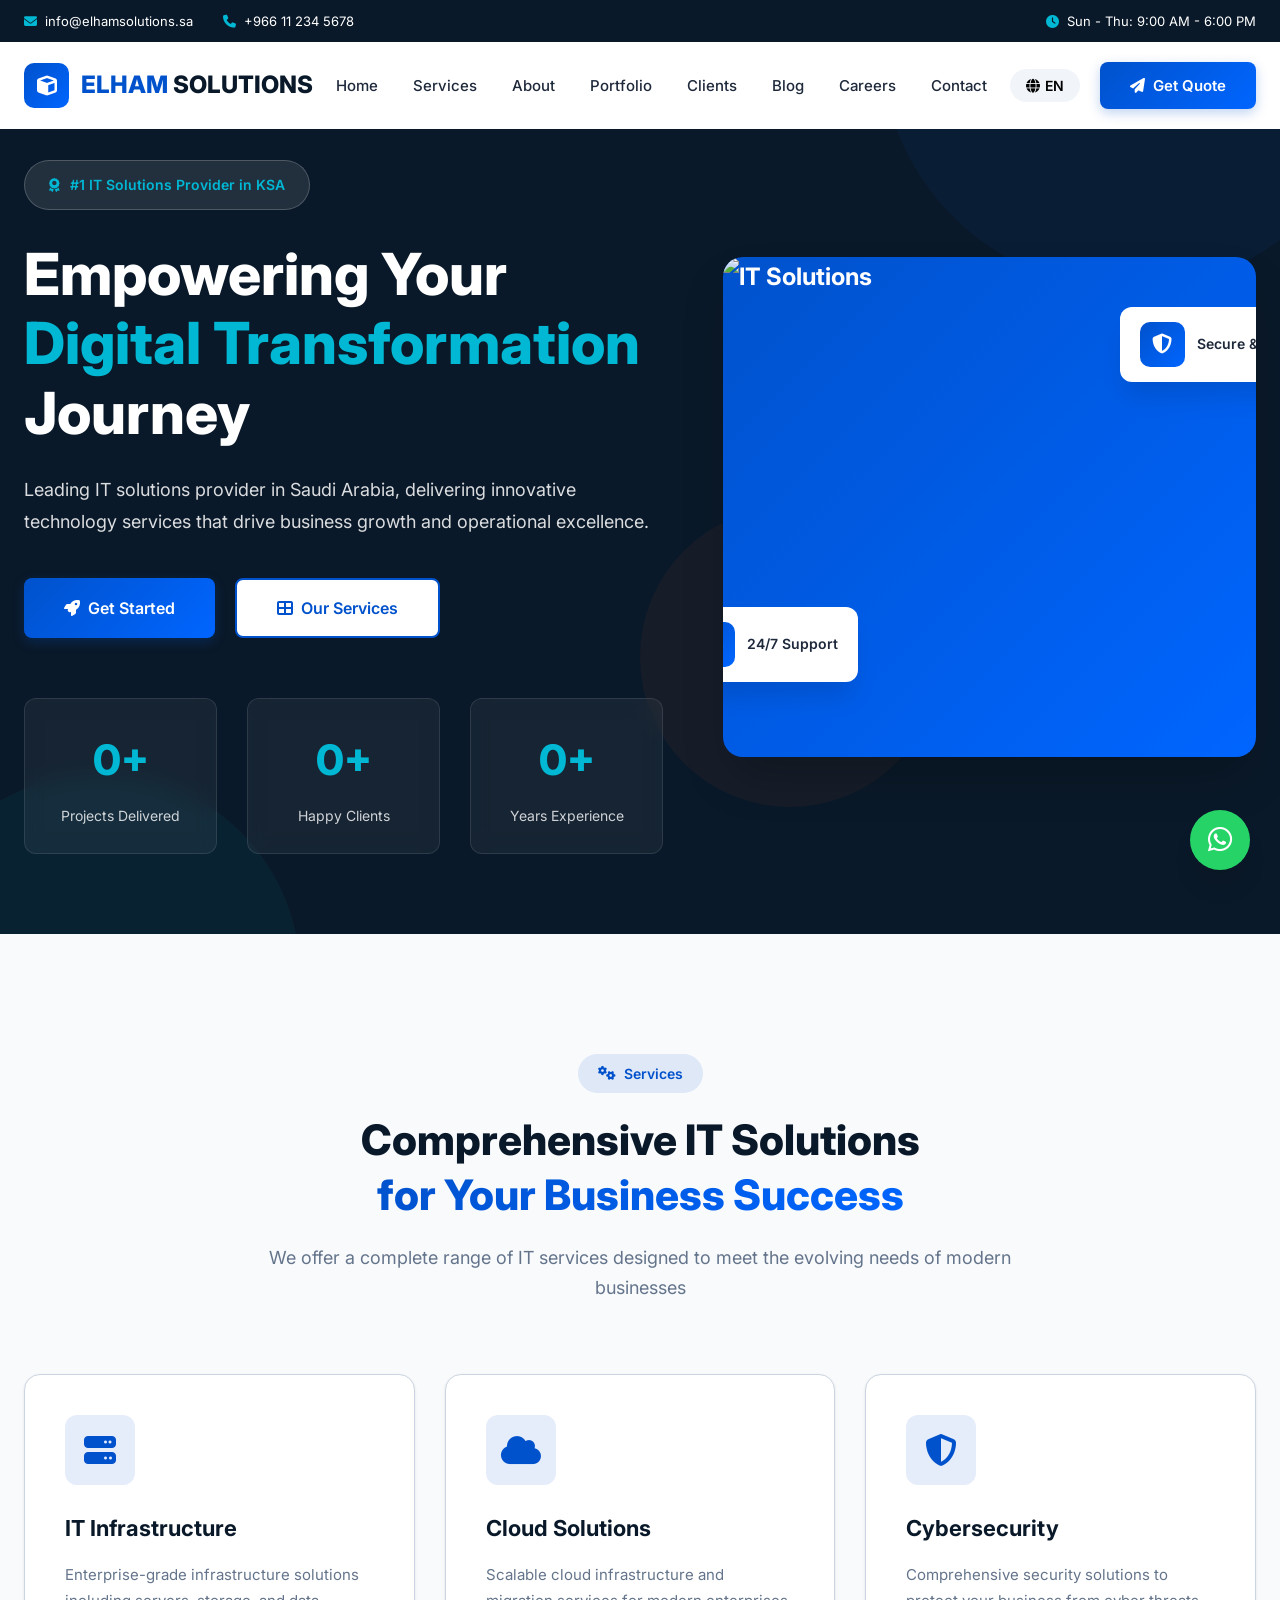
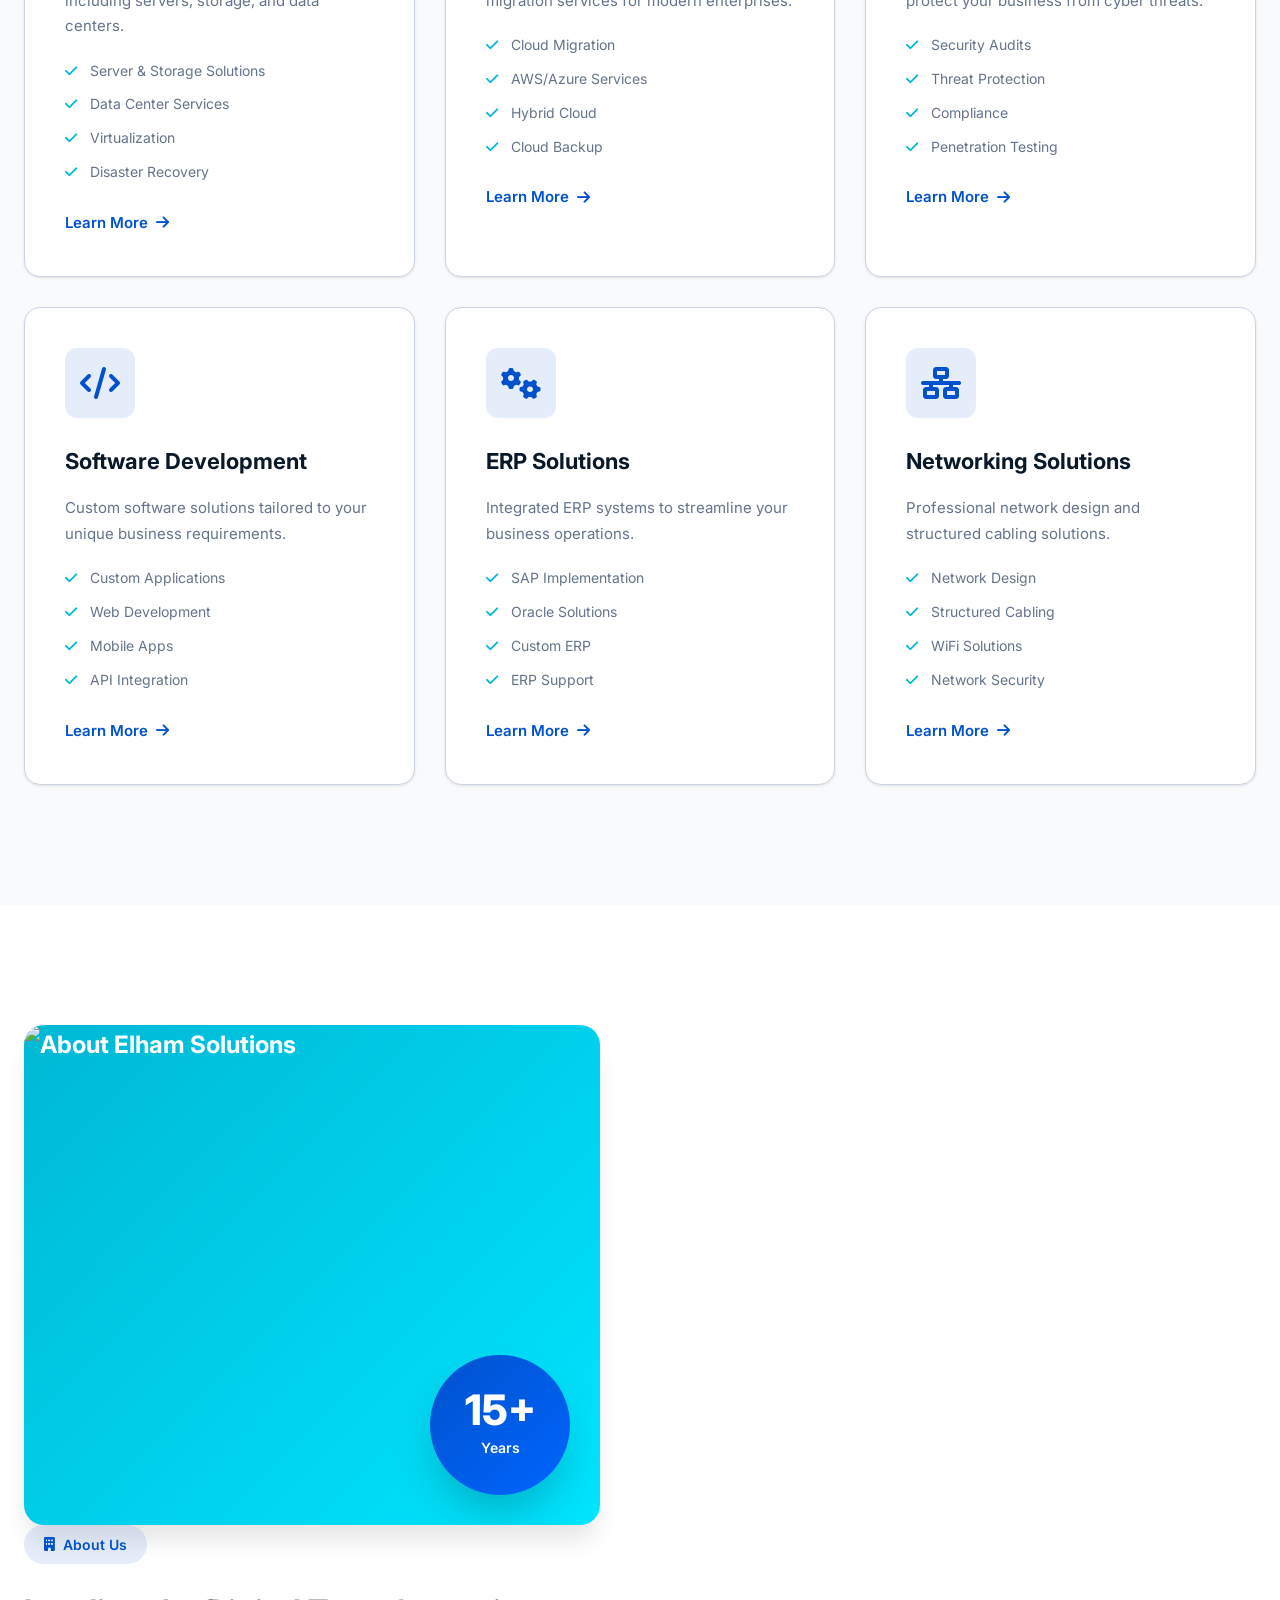
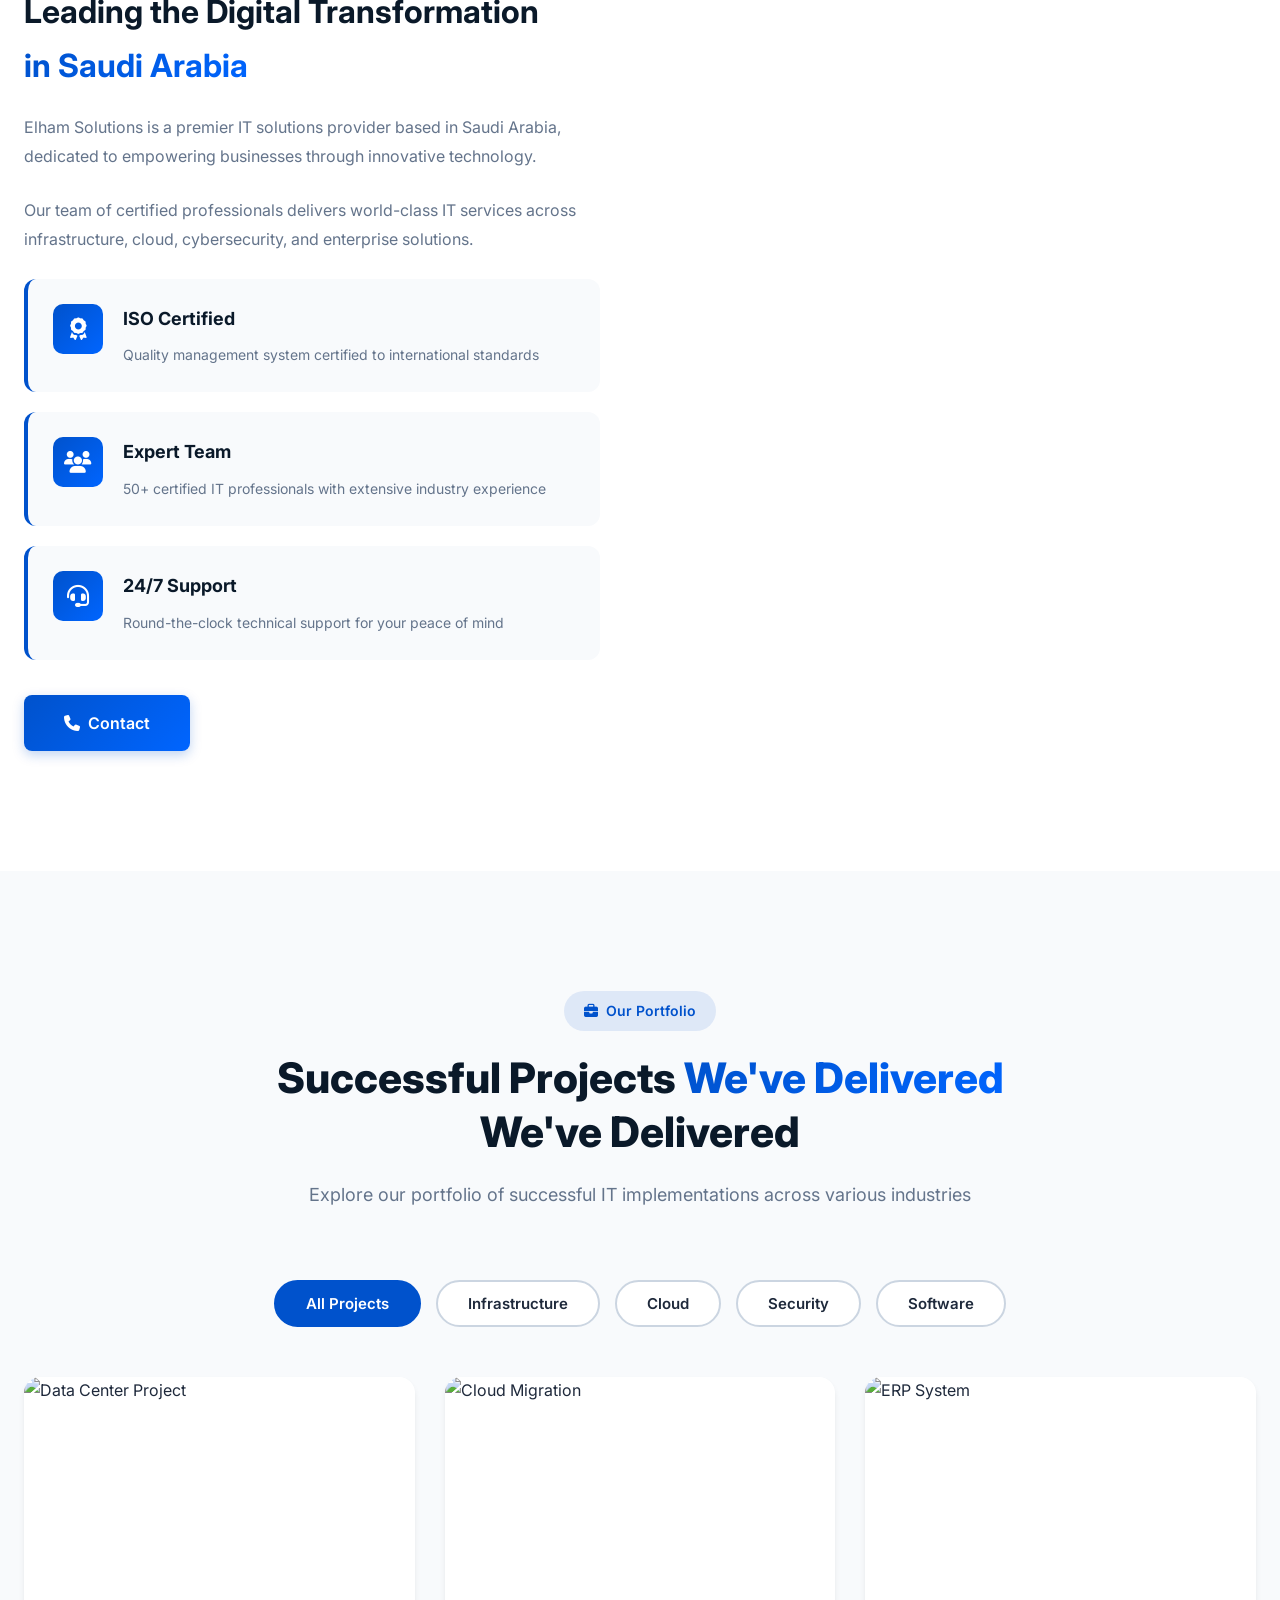
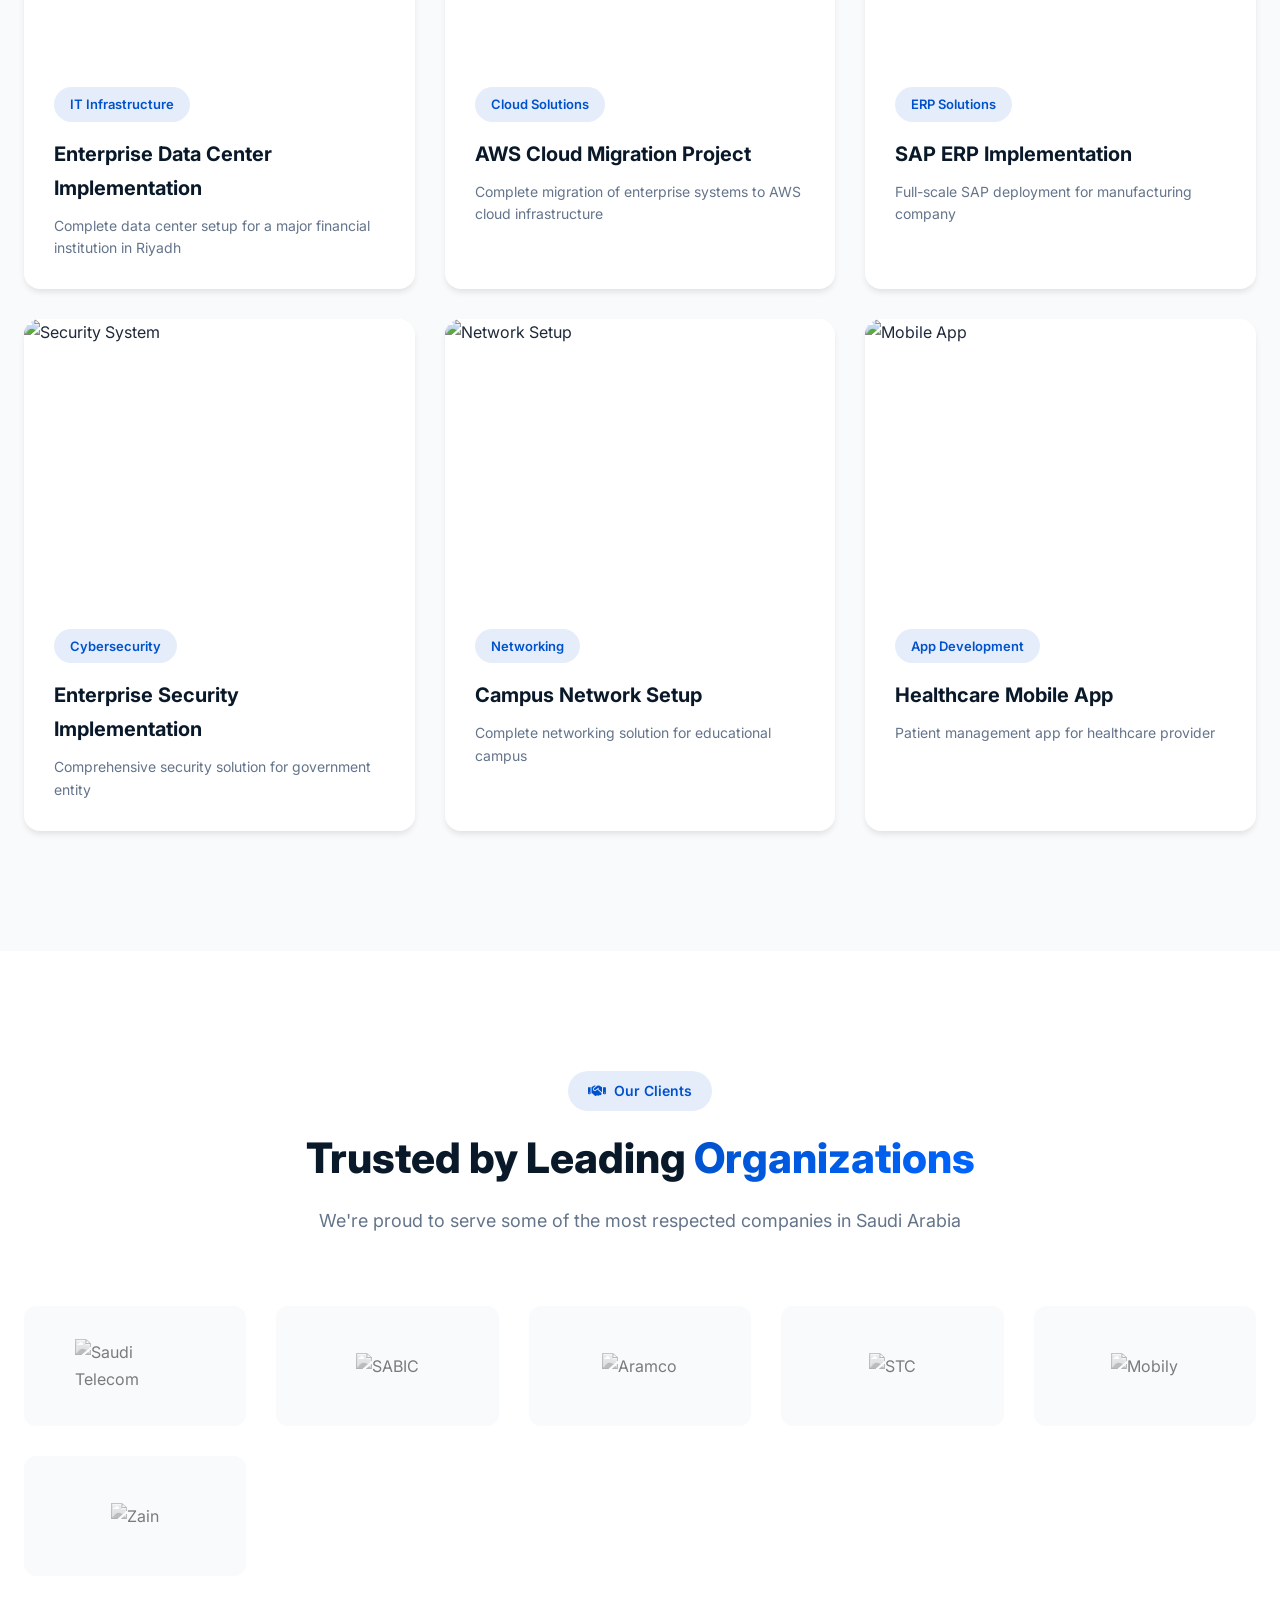
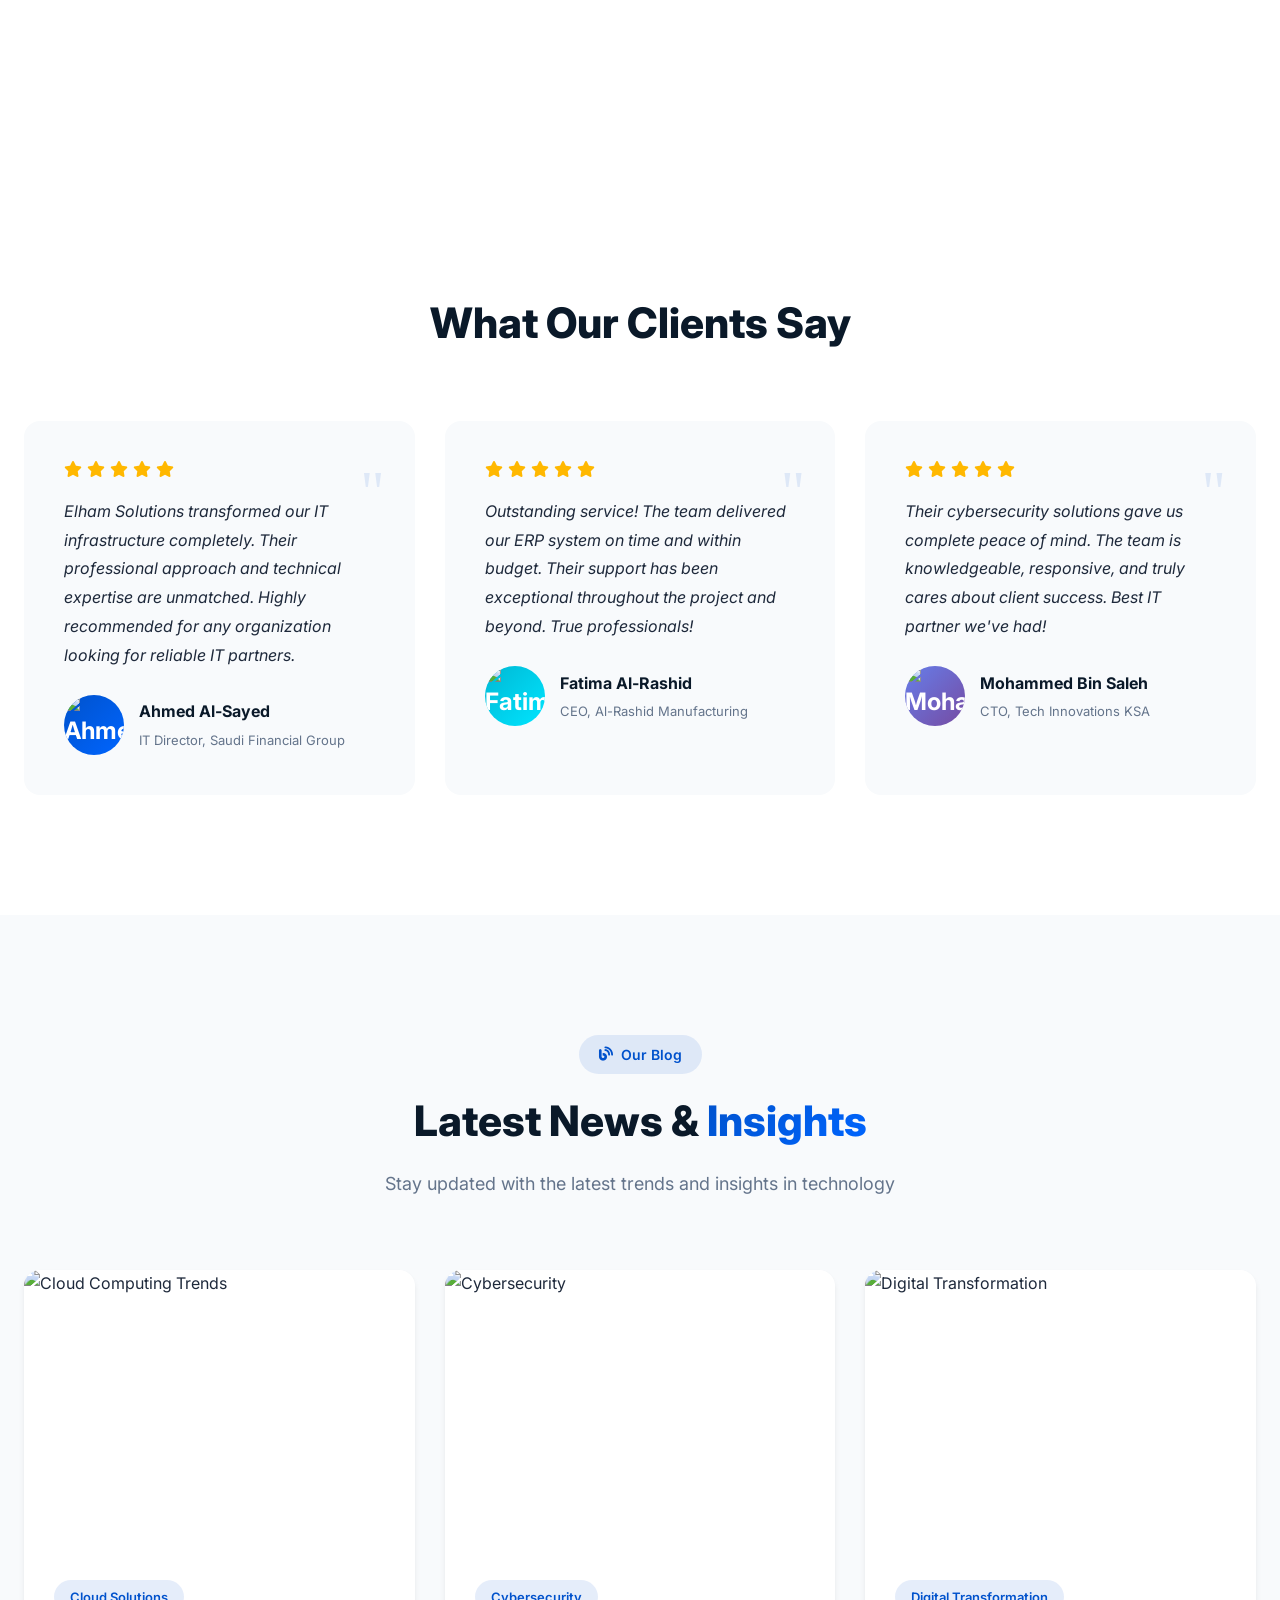
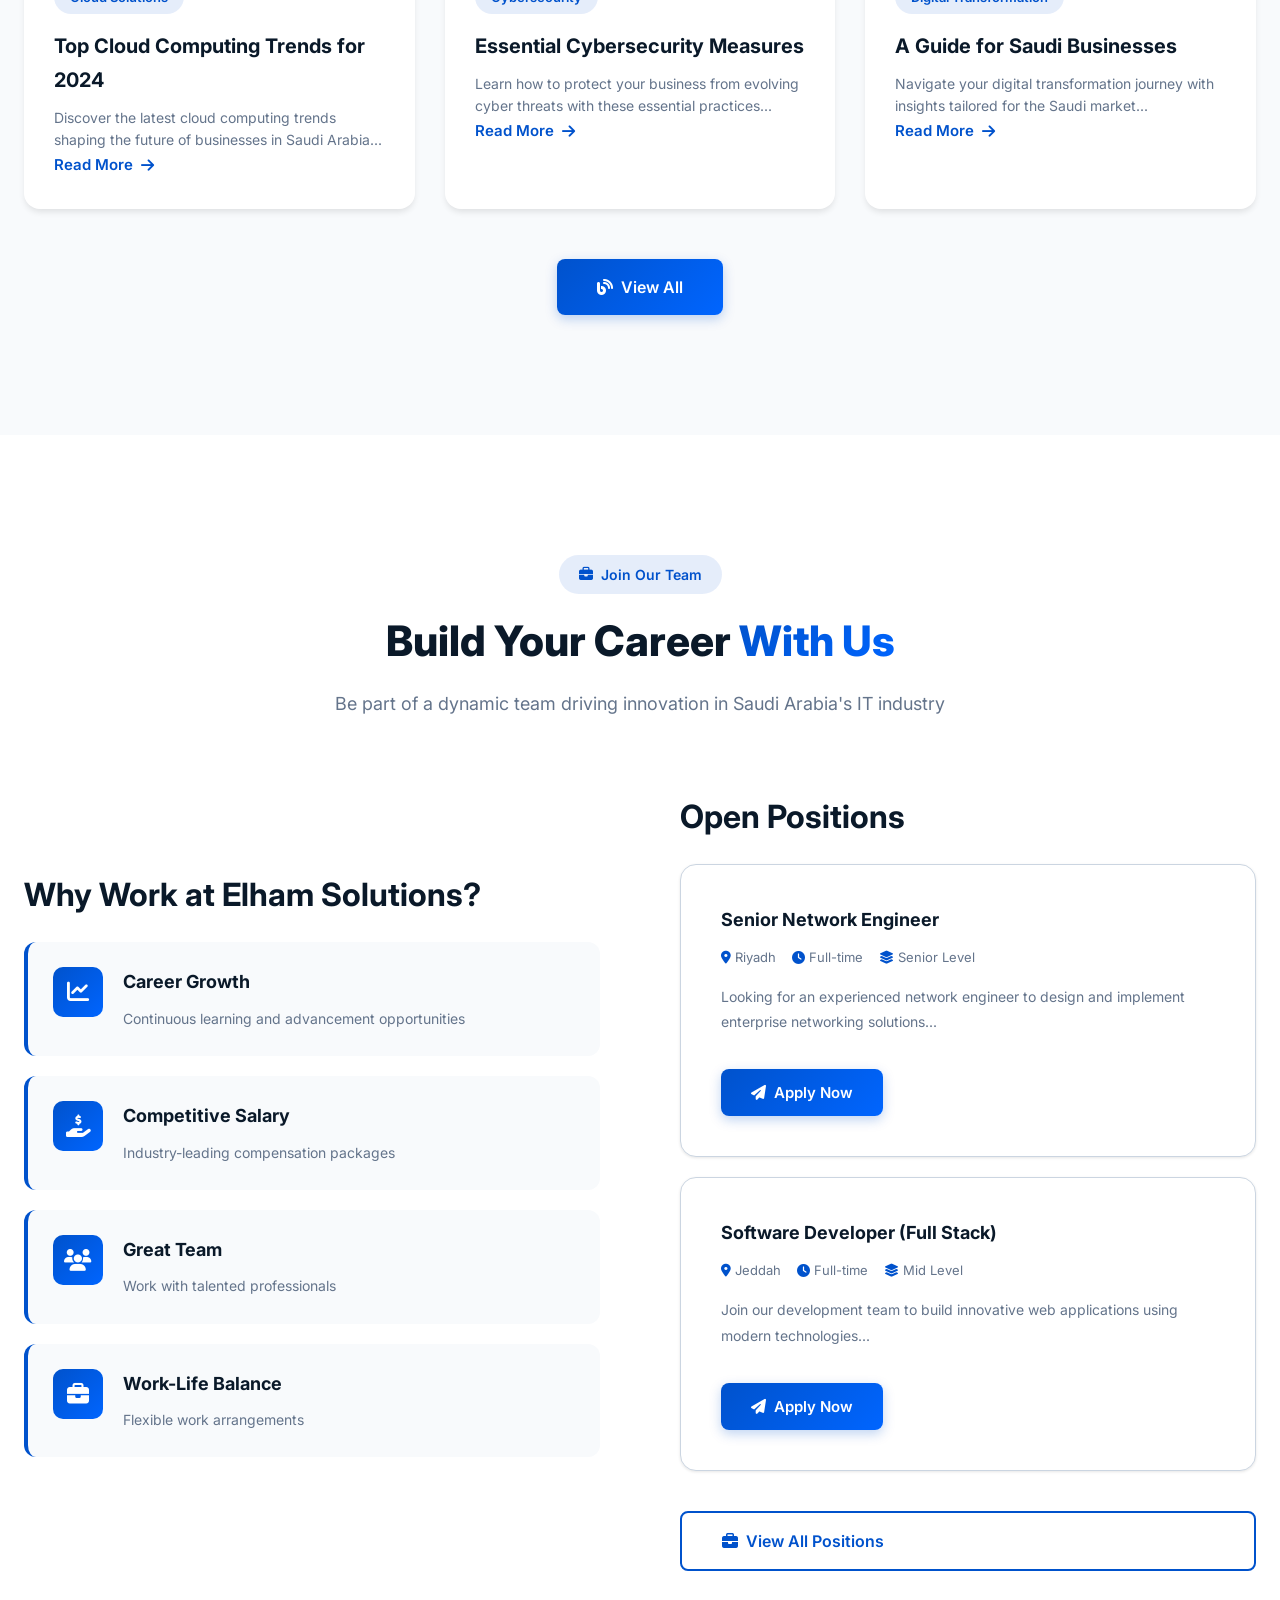
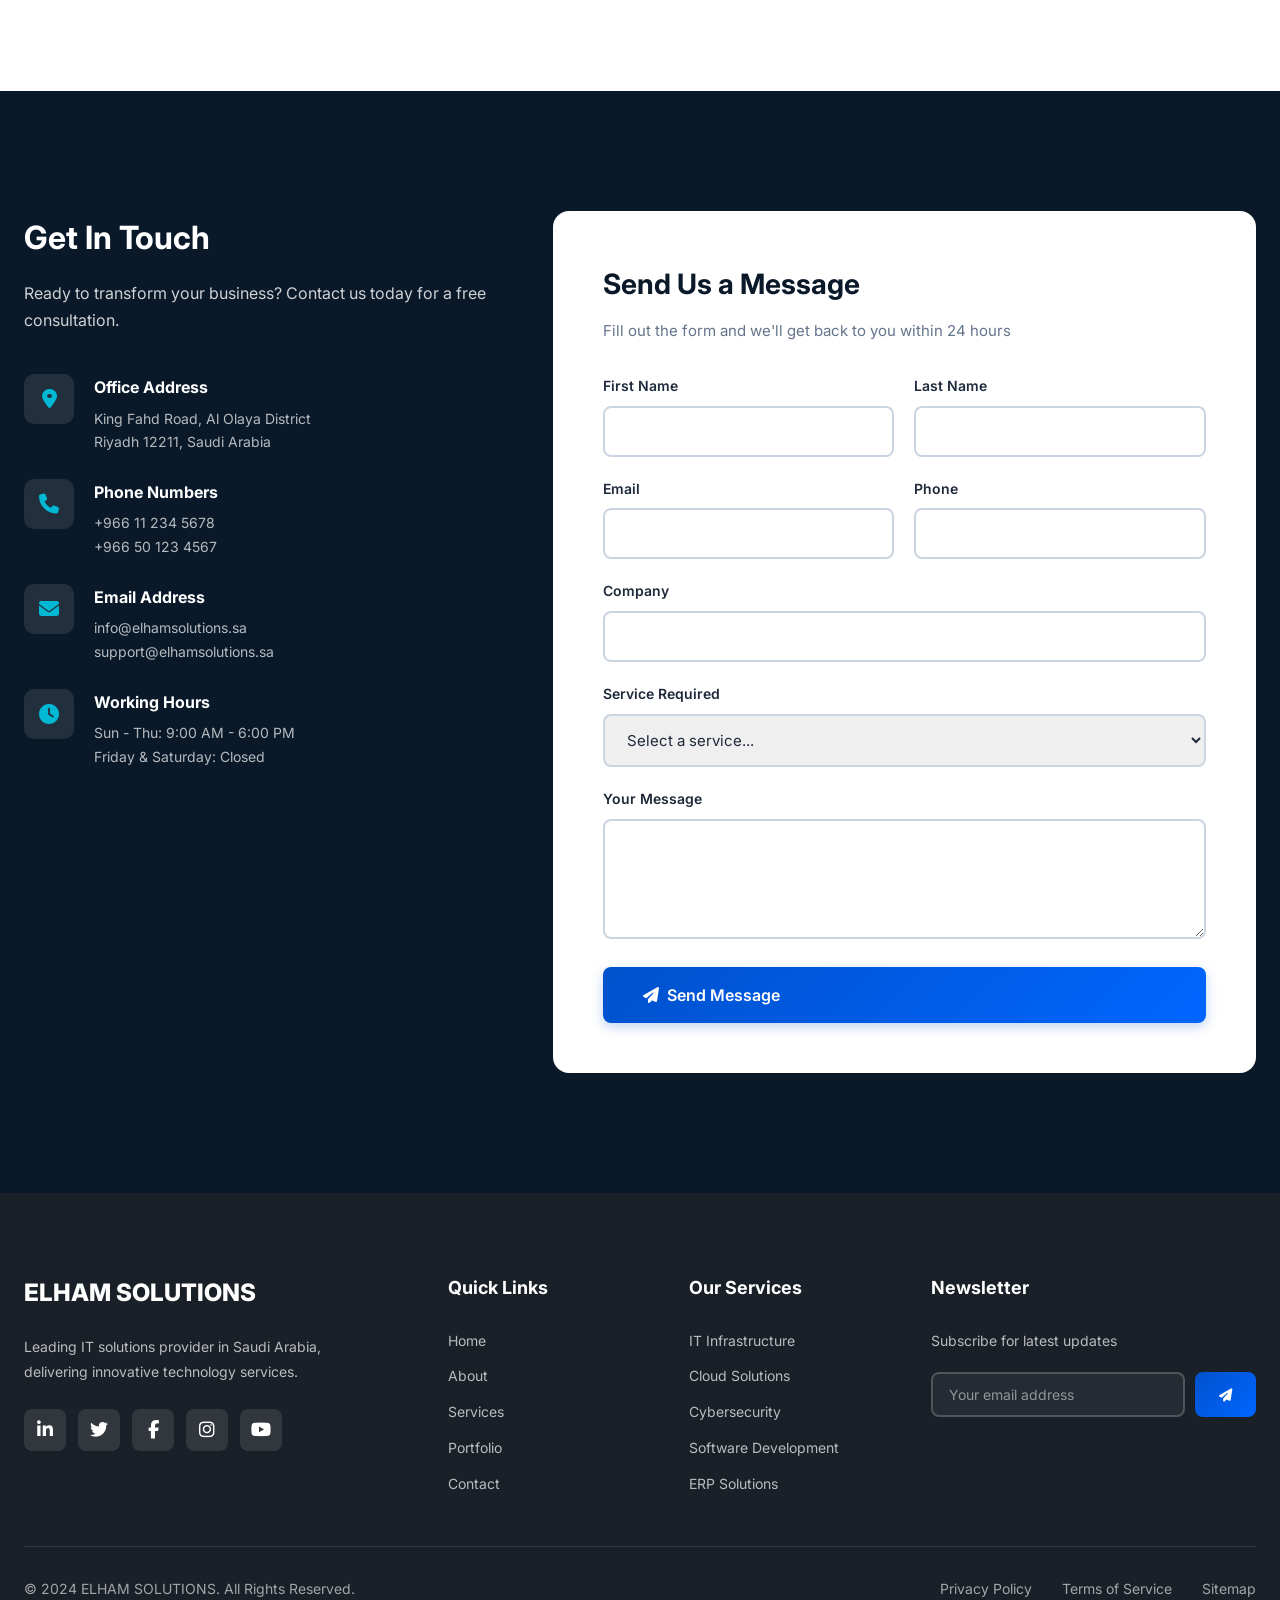
==== index.html @ 3ae402e2 "Initial commit - Elham Solutions website" ====
<!DOCTYPE html>
<html lang="en" dir="ltr">
<head>
    <meta charset="UTF-8">
    <meta name="viewport" content="width=device-width, initial-scale=1.0">
    <meta name="description" content="Elham Solutions - Leading IT Solutions Provider in Saudi Arabia">
    <title>Elham Solutions | IT Solutions & Services</title>
    
    <!-- Favicon -->
    <link rel="icon" href="data:image/svg+xml,<svg xmlns='http://www.w3.org/2000/svg' viewBox='0 0 100 100'><text y='.9em' font-size='90'>💼</text></svg>">
    
    <!-- Google Fonts -->
    <link href="https://fonts.googleapis.com/css2?family=Inter:wght@300;400;500;600;700;800;900&family=Tajawal:wght@300;400;500;700;800;900&display=swap" rel="stylesheet">
    
    <!-- Font Awesome -->
    <link rel="stylesheet" href="https://cdnjs.cloudflare.com/ajax/libs/font-awesome/6.4.0/css/all.min.css">
    
    <!-- AOS Animation -->
    <link href="https://unpkg.com/aos@2.3.1/dist/aos.css" rel="stylesheet">
    
    <!-- Custom CSS -->
    <link rel="stylesheet" href="css/main.css">
    <link rel="stylesheet" href="css/responsive.css">
</head>
<body>

    <!-- ========== PRELOADER ========== -->
    <div class="preloader" id="preloader">
        <div class="preloader-content">
            <div class="preloader-spinner"></div>
            <div class="preloader-text" data-translate="loading">Loading...</div>
        </div>
    </div>

    <!-- ========== HEADER ========== -->
    <header class="header" id="header">
        <!-- Header Top -->
        <div class="header-top">
            <div class="container">
                <div class="header-top-left">
                    <div class="header-top-item">
                        <i class="fas fa-envelope"></i>
                        <span id="headerEmail">info@elhamsolutions.sa</span>
                    </div>
                    <div class="header-top-item">
                        <i class="fas fa-phone"></i>
                        <span id="headerPhone">+966 11 234 5678</span>
                    </div>
                </div>
                <div class="header-top-right">
                    <div class="header-top-item">
                        <i class="fas fa-clock"></i>
                        <span data-translate="workingHours">Sun - Thu: 9:00 AM - 6:00 PM</span>
                    </div>
                </div>
            </div>
        </div>

        <!-- Header Main -->
        <div class="header-main">
            <div class="container">
                <div class="nav-container">
                    <!-- Logo -->
                    <a href="#home" class="logo">
                        <div class="logo-icon">
                            <i class="fas fa-cube"></i>
                        </div>
                        <div class="logo-text">
                            ELHAM <span>SOLUTIONS</span>
                        </div>
                    </a>

                    <!-- Navigation -->
                    <nav class="nav-menu" id="navMenu">
                        <a href="#home" class="nav-link active" data-translate="navHome">Home</a>
                        <a href="#services" class="nav-link" data-translate="navServices">Services</a>
                        <a href="#about" class="nav-link" data-translate="navAbout">About</a>
                        <a href="#portfolio" class="nav-link" data-translate="navPortfolio">Portfolio</a>
                        <a href="#clients" class="nav-link" data-translate="navClients">Clients</a>
                        <a href="#blog" class="nav-link" data-translate="navBlog">Blog</a>
                        <a href="#careers" class="nav-link" data-translate="navCareers">Careers</a>
                        <a href="#contact" class="nav-link" data-translate="navContact">Contact</a>
                    </nav>

                    <!-- Actions -->
                    <div class="nav-actions">
                        <!-- Language Switcher -->
                        <button class="lang-switcher" id="langSwitcher">
                            <i class="fas fa-globe"></i>
                            <span id="currentLang">EN</span>
                        </button>

                        <!-- Get Quote Button -->
                        <button class="btn btn-primary" id="getQuoteBtn">
                            <i class="fas fa-paper-plane"></i>
                            <span data-translate="getQuote">Get Quote</span>
                        </button>

                        <!-- Mobile Toggle -->
                        <button class="mobile-menu-toggle" id="mobileMenuToggle">
                            <span></span>
                            <span></span>
                            <span></span>
                        </button>
                    </div>
                </div>
            </div>
        </div>
    </header>

    <!-- ========== MAIN CONTENT (Sections Loaded Here) ========== -->
    <main id="mainContent">
        <!-- Hero Section -->
        <div id="heroSection"></div>

        <!-- Services Section -->
        <div id="servicesSection"></div>

        <!-- About Section -->
        <div id="aboutSection"></div>

        <!-- Portfolio Section -->
        <div id="portfolioSection"></div>

        <!-- Clients Section -->
        <div id="clientsSection"></div>

        <!-- Testimonials Section -->
        <div id="testimonialsSection"></div>

        <!-- Blog Section -->
        <div id="blogSection"></div>

        <!-- Careers Section -->
        <div id="careersSection"></div>

        <!-- Contact Section -->
        <div id="contactSection"></div>
    </main>

    <!-- ========== FOOTER ========== -->
    <footer class="footer">
        <div class="container">
            <div class="footer-grid">
                <!-- About Column -->
                <div class="footer-about">
                    <h3 data-translate="companyName">ELHAM SOLUTIONS</h3>
                    <p data-translate="footerAbout">
                        Leading IT solutions provider in Saudi Arabia, delivering innovative technology services.
                    </p>
                    <div class="footer-social">
                        <a href="#" class="social-link"><i class="fab fa-linkedin-in"></i></a>
                        <a href="#" class="social-link"><i class="fab fa-twitter"></i></a>
                        <a href="#" class="social-link"><i class="fab fa-facebook-f"></i></a>
                        <a href="#" class="social-link"><i class="fab fa-instagram"></i></a>
                        <a href="#" class="social-link"><i class="fab fa-youtube"></i></a>
                    </div>
                </div>

                <!-- Quick Links -->
                <div class="footer-links-section">
                    <h4 class="footer-title" data-translate="quickLinks">Quick Links</h4>
                    <div class="footer-links">
                        <a href="#home" class="footer-link" data-translate="navHome">Home</a>
                        <a href="#about" class="footer-link" data-translate="navAbout">About</a>
                        <a href="#services" class="footer-link" data-translate="navServices">Services</a>
                        <a href="#portfolio" class="footer-link" data-translate="navPortfolio">Portfolio</a>
                        <a href="#contact" class="footer-link" data-translate="navContact">Contact</a>
                    </div>
                </div>

                <!-- Services Links -->
                <div class="footer-links-section">
                    <h4 class="footer-title" data-translate="ourServices">Our Services</h4>
                    <div class="footer-links">
                        <a href="#services" class="footer-link" data-translate="serviceInfrastructure">IT Infrastructure</a>
                        <a href="#services" class="footer-link" data-translate="serviceCloud">Cloud Solutions</a>
                        <a href="#services" class="footer-link" data-translate="serviceSecurity">Cybersecurity</a>
                        <a href="#services" class="footer-link" data-translate="serviceSoftware">Software Development</a>
                        <a href="#services" class="footer-link" data-translate="serviceERP">ERP Solutions</a>
                    </div>
                </div>

                <!-- Newsletter -->
                <div class="footer-newsletter">
                    <h4 class="footer-title" data-translate="newsletter">Newsletter</h4>
                    <p data-translate="newsletterText">Subscribe for latest updates</p>
                    <form class="newsletter-form" id="newsletterForm">
                        <input type="email" data-translate-placeholder="emailPlaceholder" placeholder="Your email" required>
                        <button type="submit">
                            <i class="fas fa-paper-plane"></i>
                        </button>
                    </form>
                </div>
            </div>

            <!-- Footer Bottom -->
            <div class="footer-bottom">
                <div class="footer-copyright">
                    © 2024 <span data-translate="companyName">Elham Solutions</span>. 
                    <span data-translate="allRights">All Rights Reserved</span>.
                </div>
                <div class="footer-bottom-links">
                    <a href="#" data-translate="privacy">Privacy Policy</a>
                    <a href="#" data-translate="terms">Terms of Service</a>
                    <a href="#" data-translate="sitemap">Sitemap</a>
                </div>
            </div>
        </div>
    </footer>

    <!-- ========== FLOATING ELEMENTS ========== -->
    <a href="https://wa.me/966501234567" class="whatsapp-float" target="_blank">
        <i class="fab fa-whatsapp"></i>
    </a>

    <button class="scroll-top" id="scrollTop">
        <i class="fas fa-arrow-up"></i>
    </button>

    <!-- ========== SCRIPTS ========== -->
    <script src="https://unpkg.com/aos@2.3.1/dist/aos.js"></script>
    <script src="js/translations.js"></script>
    <script src="js/loader.js"></script>
    <script src="js/app.js"></script>
</body>
</html>
---- css/main.css ----
/* ============================================
   ELHAM SOLUTIONS - MAIN STYLESHEET
   Professional IT Solutions Website
   ============================================ */

/* ========== CSS VARIABLES ========== */
:root {
    /* Colors */
    --primary-color: #0052CC;
    --primary-dark: #003D99;
    --primary-light: #0065FF;
    --secondary-color: #00B8D4;
    --accent-color: #FF6B35;
    
    --dark-1: #0A1929;
    --dark-2: #1A2027;
    --dark-3: #2D3748;
    
    --light-1: #F8FAFC;
    --light-2: #F1F5F9;
    --light-3: #E2E8F0;
    
    --white: #FFFFFF;
    --text-primary: #1E293B;
    --text-secondary: #64748B;
    --border-color: #CBD5E1;
    
    /* Gradients */
    --gradient-primary: linear-gradient(135deg, #0052CC 0%, #0065FF 100%);
    --gradient-secondary: linear-gradient(135deg, #00B8D4 0%, #00E5FF 100%);
    --gradient-dark: linear-gradient(135deg, #0A1929 0%, #1A2027 100%);
    
    /* Shadows */
    --shadow-xs: 0 1px 2px 0 rgba(0, 0, 0, 0.05);
    --shadow-sm: 0 1px 3px 0 rgba(0, 0, 0, 0.1);
    --shadow-md: 0 4px 6px -1px rgba(0, 0, 0, 0.1);
    --shadow-lg: 0 10px 15px -3px rgba(0, 0, 0, 0.1);
    --shadow-xl: 0 20px 25px -5px rgba(0, 0, 0, 0.1);
    --shadow-2xl: 0 25px 50px -12px rgba(0, 0, 0, 0.25);
    
    /* Typography */
    --font-primary: 'Inter', -apple-system, sans-serif;
    --font-arabic: 'Tajawal', Arial, sans-serif;
    
    /* Spacing */
    --section-padding: 120px 0;
    --container-padding: 0 24px;
    --max-width: 1320px;
    
    /* Transitions */
    --transition: all 0.3s cubic-bezier(0.4, 0, 0.2, 1);
    --transition-slow: all 0.5s cubic-bezier(0.4, 0, 0.2, 1);
}

/* ========== RESET & BASE ========== */
* {
    margin: 0;
    padding: 0;
    box-sizing: border-box;
}

html {
    scroll-behavior: smooth;
    font-size: 16px;
}

body {
    font-family: var(--font-primary);
    color: var(--text-primary);
    line-height: 1.7;
    background: var(--white);
    overflow-x: hidden;
    -webkit-font-smoothing: antialiased;
}

body[dir="rtl"] {
    font-family: var(--font-arabic);
}

img {
    max-width: 100%;
    height: auto;
    display: block;
}

a {
    text-decoration: none;
    color: inherit;
    transition: var(--transition);
}

ul {
    list-style: none;
}

button {
    font-family: inherit;
    border: none;
    cursor: pointer;
    transition: var(--transition);
}

input, select, textarea {
    font-family: inherit;
}

/* ========== UTILITIES ========== */
.container {
    max-width: var(--max-width);
    margin: 0 auto;
    padding: var(--container-padding);
}

.section-padding {
    padding: var(--section-padding);
}

.gradient-text {
    background: var(--gradient-primary);
    -webkit-background-clip: text;
    -webkit-text-fill-color: transparent;
    background-clip: text;
}

/* ========== PRELOADER ========== */
.preloader {
    position: fixed;
    top: 0;
    left: 0;
    width: 100%;
    height: 100%;
    background: var(--white);
    display: flex;
    align-items: center;
    justify-content: center;
    z-index: 99999;
    transition: opacity 0.3s ease;
}

.preloader.fade-out {
    opacity: 0;
    pointer-events: none;
}

.preloader-spinner {
    width: 50px;
    height: 50px;
    border: 4px solid var(--light-3);
    border-top-color: var(--primary-color);
    border-radius: 50%;
    animation: spin 0.8s linear infinite;
}

@keyframes spin {
    to { transform: rotate(360deg); }
}

.preloader-text {
    margin-top: 20px;
    font-size: 14px;
    font-weight: 600;
    color: var(--text-secondary);
    letter-spacing: 2px;
    text-transform: uppercase;
}

/* ========== HEADER ========== */
.header {
    position: fixed;
    top: 0;
    left: 0;
    width: 100%;
    z-index: 1000;
    background: var(--white);
    transition: var(--transition);
}

.header.scrolled {
    box-shadow: var(--shadow-md);
}

.header-top {
    background: var(--dark-1);
    color: var(--white);
    padding: 10px 0;
    font-size: 13px;
}

.header-top .container {
    display: flex;
    justify-content: space-between;
    align-items: center;
}

.header-top-left,
.header-top-right {
    display: flex;
    gap: 30px;
}

.header-top-item {
    display: flex;
    align-items: center;
    gap: 8px;
}

.header-top-item i {
    color: var(--secondary-color);
}

.header-main {
    padding: 20px 0;
}

.nav-container {
    display: flex;
    align-items: center;
    justify-content: space-between;
}

.logo {
    display: flex;
    align-items: center;
    gap: 12px;
    font-size: 24px;
    font-weight: 800;
    color: var(--primary-color);
}

.logo-icon {
    width: 45px;
    height: 45px;
    background: var(--gradient-primary);
    border-radius: 10px;
    display: flex;
    align-items: center;
    justify-content: center;
    color: var(--white);
    font-size: 20px;
}

.logo-text span {
    color: var(--dark-1);
}

.nav-menu {
    display: flex;
    align-items: center;
    gap: 35px;
}

.nav-link {
    font-size: 15px;
    font-weight: 500;
    color: var(--text-primary);
    position: relative;
    padding: 8px 0;
}

.nav-link::after {
    content: '';
    position: absolute;
    bottom: 0;
    left: 0;
    width: 0;
    height: 2px;
    background: var(--primary-color);
    transition: width 0.3s ease;
}

.nav-link:hover::after,
.nav-link.active::after {
    width: 100%;
}

.nav-actions {
    display: flex;
    align-items: center;
    gap: 20px;
}

.lang-switcher {
    display: flex;
    align-items: center;
    gap: 5px;
    padding: 8px 16px;
    background: var(--light-2);
    border-radius: 25px;
    font-size: 14px;
    font-weight: 600;
    cursor: pointer;
    border: none;
}

.lang-switcher:hover {
    background: var(--light-3);
}

.mobile-menu-toggle {
    display: none;
    flex-direction: column;
    gap: 5px;
    background: none;
    padding: 8px;
}

.mobile-menu-toggle span {
    width: 25px;
    height: 3px;
    background: var(--dark-1);
    border-radius: 3px;
    transition: var(--transition);
}

/* ========== BUTTONS ========== */
.btn {
    display: inline-flex;
    align-items: center;
    gap: 8px;
    padding: 14px 30px;
    font-size: 15px;
    font-weight: 600;
    border-radius: 8px;
    transition: var(--transition);
    cursor: pointer;
    border: none;
}

.btn-primary {
    background: var(--gradient-primary);
    color: var(--white);
    box-shadow: 0 4px 12px rgba(0, 82, 204, 0.25);
}

.btn-primary:hover {
    transform: translateY(-2px);
    box-shadow: 0 6px 20px rgba(0, 82, 204, 0.35);
}

.btn-outline {
    border: 2px solid var(--primary-color);
    color: var(--primary-color);
    background: transparent;
}

.btn-outline:hover {
    background: var(--primary-color);
    color: var(--white);
}

.btn-large {
    padding: 18px 40px;
    font-size: 16px;
}

.btn-white {
    background: var(--white);
    color: var(--primary-color);
}

.btn-white:hover {
    background: var(--light-2);
}

/* ========== HERO SECTION ========== */
.hero {
    position: relative;
    min-height: 100vh;
    display: flex;
    align-items: center;
    padding-top: 160px;
    padding-bottom: 80px;
    background: var(--dark-1);
    overflow: hidden;
}

.hero-shapes {
    position: absolute;
    width: 100%;
    height: 100%;
    overflow: hidden;
}

.hero-shape {
    position: absolute;
    border-radius: 50%;
    opacity: 0.05;
    animation: float 20s infinite;
}

.hero-shape-1 {
    width: 500px;
    height: 500px;
    background: var(--primary-light);
    top: -250px;
    right: -100px;
}

.hero-shape-2 {
    width: 400px;
    height: 400px;
    background: var(--secondary-color);
    bottom: -200px;
    left: -100px;
    animation-delay: 5s;
}

.hero-shape-3 {
    width: 300px;
    height: 300px;
    background: var(--accent-color);
    top: 50%;
    left: 50%;
    animation-delay: 10s;
}

@keyframes float {
    0%, 100% { transform: translate(0, 0); }
    25% { transform: translate(30px, -30px); }
    50% { transform: translate(-20px, 20px); }
    75% { transform: translate(20px, 15px); }
}

.hero-grid {
    display: grid;
    grid-template-columns: 1.2fr 1fr;
    gap: 60px;
    align-items: center;
    position: relative;
    z-index: 2;
}

.hero-badge {
    display: inline-flex;
    align-items: center;
    gap: 10px;
    padding: 12px 24px;
    background: rgba(255, 255, 255, 0.1);
    backdrop-filter: blur(10px);
    border: 1px solid rgba(255, 255, 255, 0.2);
    border-radius: 50px;
    font-size: 14px;
    font-weight: 600;
    margin-bottom: 30px;
    color: var(--secondary-color);
}

.hero-title {
    font-size: 58px;
    font-weight: 800;
    line-height: 1.2;
    margin-bottom: 25px;
    color: var(--white);
}

.hero-title .highlight {
    color: var(--secondary-color);
}

.hero-description {
    font-size: 18px;
    line-height: 1.8;
    color: rgba(255, 255, 255, 0.85);
    margin-bottom: 40px;
}

.hero-buttons {
    display: flex;
    gap: 20px;
    flex-wrap: wrap;
    margin-bottom: 60px;
}

.hero-stats {
    display: grid;
    grid-template-columns: repeat(3, 1fr);
    gap: 30px;
}

.stat-card {
    text-align: center;
    padding: 25px;
    background: rgba(255, 255, 255, 0.05);
    backdrop-filter: blur(10px);
    border: 1px solid rgba(255, 255, 255, 0.1);
    border-radius: 12px;
    transition: var(--transition);
}

.stat-card:hover {
    background: rgba(255, 255, 255, 0.1);
    transform: translateY(-5px);
}

.stat-number {
    font-size: 42px;
    font-weight: 800;
    color: var(--secondary-color);
    margin-bottom: 8px;
}

.stat-label {
    font-size: 14px;
    color: rgba(255, 255, 255, 0.8);
}

.hero-image-main {
    width: 100%;
    height: 500px;
    background: var(--gradient-primary);
    border-radius: 20px;
    display: flex;
    align-items: center;
    justify-content: center;
    color: var(--white);
    font-size: 24px;
    font-weight: 700;
    box-shadow: var(--shadow-2xl);
    animation: float-gentle 6s ease-in-out infinite;
    position: relative;
    overflow: hidden;
}

.hero-image-main img {
    width: 100%;
    height: 100%;
    object-fit: cover;
}

@keyframes float-gentle {
    0%, 100% { transform: translateY(0); }
    50% { transform: translateY(-20px); }
}

.floating-card {
    position: absolute;
    padding: 15px 20px;
    background: var(--white);
    border-radius: 12px;
    box-shadow: var(--shadow-xl);
    display: flex;
    align-items: center;
    gap: 12px;
    animation: float-card 4s ease-in-out infinite;
}

.floating-card-icon {
    width: 45px;
    height: 45px;
    background: var(--gradient-primary);
    border-radius: 10px;
    display: flex;
    align-items: center;
    justify-content: center;
    color: var(--white);
    font-size: 20px;
}

.floating-card-text {
    font-size: 14px;
    font-weight: 600;
    color: var(--text-primary);
}

.floating-card-1 {
    top: 10%;
    right: -15%;
}

.floating-card-2 {
    bottom: 15%;
    left: -10%;
    animation-delay: 2s;
}

@keyframes float-card {
    0%, 100% { transform: translateY(0); }
    50% { transform: translateY(-15px); }
}

/* ========== SECTION HEADER ========== */
.section-header {
    text-align: center;
    max-width: 800px;
    margin: 0 auto 70px;
}

.section-badge {
    display: inline-flex;
    align-items: center;
    gap: 8px;
    padding: 8px 20px;
    background: rgba(0, 82, 204, 0.1);
    color: var(--primary-color);
    border-radius: 50px;
    font-size: 14px;
    font-weight: 600;
    margin-bottom: 20px;
}

.section-title {
    font-size: 42px;
    font-weight: 800;
    line-height: 1.3;
    color: var(--dark-1);
    margin-bottom: 20px;
}

.section-description {
    font-size: 18px;
    color: var(--text-secondary);
    line-height: 1.7;
}

/* ========== SERVICES SECTION ========== */
.services-section {
    background: var(--light-1);
}

.services-grid {
    display: grid;
    grid-template-columns: repeat(auto-fit, minmax(350px, 1fr));
    gap: 30px;
}

.service-card {
    background: var(--white);
    padding: 40px;
    border-radius: 16px;
    box-shadow: var(--shadow-sm);
    transition: var(--transition-slow);
    border: 1px solid var(--border-color);
    position: relative;
    overflow: hidden;
}

.service-card::before {
    content: '';
    position: absolute;
    top: 0;
    left: 0;
    width: 100%;
    height: 4px;
    background: var(--gradient-primary);
    transform: scaleX(0);
    transition: transform 0.5s ease;
}

.service-card:hover {
    transform: translateY(-8px);
    box-shadow: var(--shadow-xl);
    border-color: var(--primary-color);
}

.service-card:hover::before {
    transform: scaleX(1);
}

.service-icon {
    width: 70px;
    height: 70px;
    background: rgba(0, 82, 204, 0.1);
    border-radius: 12px;
    display: flex;
    align-items: center;
    justify-content: center;
    font-size: 32px;
    color: var(--primary-color);
    margin-bottom: 25px;
    transition: var(--transition);
}

.service-card:hover .service-icon {
    background: var(--gradient-primary);
    color: var(--white);
    transform: scale(1.1) rotate(5deg);
}

.service-title {
    font-size: 22px;
    font-weight: 700;
    color: var(--dark-1);
    margin-bottom: 15px;
}

.service-description {
    font-size: 15px;
    color: var(--text-secondary);
    line-height: 1.7;
    margin-bottom: 20px;
}

.service-features {
    margin-bottom: 25px;
}

.service-features li {
    font-size: 14px;
    color: var(--text-secondary);
    margin-bottom: 10px;
    padding-left: 25px;
    position: relative;
}

.service-features li::before {
    content: '\f00c';
    font-family: 'Font Awesome 6 Free';
    font-weight: 900;
    position: absolute;
    left: 0;
    color: var(--secondary-color);
}

.service-link {
    display: inline-flex;
    align-items: center;
    gap: 8px;
    color: var(--primary-color);
    font-weight: 600;
    font-size: 15px;
}

.service-link:hover {
    gap: 12px;
}

/* ========== ABOUT SECTION ========== */
.about-section {
    background: var(--white);
}

.about-grid {
    display: grid;
    grid-template-columns: 1fr 1fr;
    gap: 80px;
    align-items: center;
}

.about-image-main {
    width: 100%;
    height: 500px;
    background: var(--gradient-secondary);
    border-radius: 20px;
    box-shadow: var(--shadow-xl);
    display: flex;
    align-items: center;
    justify-content: center;
    color: var(--white);
    font-size: 24px;
    font-weight: 700;
    position: relative;
    overflow: hidden;
}

.about-image-main img {
    width: 100%;
    height: 100%;
    object-fit: cover;
}

.about-experience {
    position: absolute;
    bottom: 30px;
    right: 30px;
    width: 140px;
    height: 140px;
    background: var(--gradient-primary);
    border-radius: 50%;
    display: flex;
    flex-direction: column;
    align-items: center;
    justify-content: center;
    color: var(--white);
    box-shadow: var(--shadow-2xl);
    animation: pulse-slow 3s ease-in-out infinite;
}

@keyframes pulse-slow {
    0%, 100% { transform: scale(1); }
    50% { transform: scale(1.05); }
}

.about-experience-number {
    font-size: 42px;
    font-weight: 800;
    line-height: 1;
}

.about-experience-text {
    font-size: 14px;
    font-weight: 600;
    margin-top: 5px;
}

.about-content h3 {
    font-size: 32px;
    font-weight: 700;
    color: var(--dark-1);
    margin-bottom: 20px;
}

.about-content p {
    font-size: 16px;
    color: var(--text-secondary);
    line-height: 1.8;
    margin-bottom: 25px;
}

.about-features {
    display: grid;
    gap: 20px;
    margin-bottom: 35px;
}

.about-feature-item {
    display: flex;
    gap: 20px;
    padding: 25px;
    background: var(--light-1);
    border-radius: 12px;
    border-left: 4px solid var(--primary-color);
}

.about-feature-icon {
    width: 50px;
    height: 50px;
    background: var(--gradient-primary);
    border-radius: 10px;
    display: flex;
    align-items: center;
    justify-content: center;
    color: var(--white);
    font-size: 22px;
    flex-shrink: 0;
}

.about-feature-content h4 {
    font-size: 18px;
    font-weight: 700;
    color: var(--dark-1);
    margin-bottom: 8px;
}

.about-feature-content p {
    font-size: 14px;
    color: var(--text-secondary);
    margin: 0;
}

/* ========== PORTFOLIO SECTION ========== */
.portfolio-section {
    background: var(--light-1);
}

.portfolio-filters {
    display: flex;
    justify-content: center;
    gap: 15px;
    margin-bottom: 50px;
    flex-wrap: wrap;
}

.filter-btn {
    padding: 12px 30px;
    background: var(--white);
    border: 2px solid var(--border-color);
    border-radius: 50px;
    font-size: 15px;
    font-weight: 600;
    color: var(--text-primary);
    cursor: pointer;
}

.filter-btn:hover,
.filter-btn.active {
    background: var(--primary-color);
    border-color: var(--primary-color);
    color: var(--white);
}

.portfolio-grid {
    display: grid;
    grid-template-columns: repeat(auto-fit, minmax(350px, 1fr));
    gap: 30px;
}

.portfolio-card {
    background: var(--white);
    border-radius: 16px;
    overflow: hidden;
    box-shadow: var(--shadow-md);
    transition: var(--transition-slow);
}

.portfolio-card:hover {
    transform: translateY(-8px);
    box-shadow: var(--shadow-2xl);
}

.portfolio-image {
    position: relative;
    height: 280px;
    overflow: hidden;
}

.portfolio-image img {
    width: 100%;
    height: 100%;
    object-fit: cover;
    transition: var(--transition-slow);
}

.portfolio-card:hover .portfolio-image img {
    transform: scale(1.1);
}

.portfolio-overlay {
    position: absolute;
    top: 0;
    left: 0;
    width: 100%;
    height: 100%;
    background: linear-gradient(135deg, rgba(0, 82, 204, 0.95) 0%, rgba(0, 101, 255, 0.9) 100%);
    display: flex;
    align-items: center;
    justify-content: center;
    opacity: 0;
    transition: var(--transition);
}

.portfolio-card:hover .portfolio-overlay {
    opacity: 1;
}

.portfolio-overlay-btn {
    padding: 14px 28px;
    background: var(--white);
    color: var(--primary-color);
    border-radius: 8px;
    font-weight: 600;
    display: flex;
    align-items: center;
    gap: 8px;
    cursor: pointer;
}

.portfolio-content {
    padding: 30px;
}

.portfolio-category {
    display: inline-block;
    padding: 6px 16px;
    background: rgba(0, 82, 204, 0.1);
    color: var(--primary-color);
    border-radius: 20px;
    font-size: 13px;
    font-weight: 600;
    margin-bottom: 15px;
}

.portfolio-title {
    font-size: 20px;
    font-weight: 700;
    color: var(--dark-1);
    margin-bottom: 10px;
}

.portfolio-description {
    font-size: 14px;
    color: var(--text-secondary);
    line-height: 1.6;
}

/* ========== CLIENTS & TESTIMONIALS ========== */
.clients-section {
    background: var(--white);
}

.clients-grid {
    display: grid;
    grid-template-columns: repeat(auto-fit, minmax(200px, 1fr));
    gap: 30px;
    margin-bottom: 80px;
}

.client-logo {
    display: flex;
    align-items: center;
    justify-content: center;
    padding: 30px;
    background: var(--light-1);
    border-radius: 12px;
    min-height: 120px;
    transition: var(--transition);
}

.client-logo:hover {
    background: var(--white);
    box-shadow: var(--shadow-lg);
    transform: translateY(-5px);
}

.client-logo img {
    max-width: 150px;
    filter: grayscale(100%);
    opacity: 0.6;
    transition: var(--transition);
}

.client-logo:hover img {
    filter: grayscale(0%);
    opacity: 1;
}

.testimonials-grid {
    display: grid;
    grid-template-columns: repeat(auto-fit, minmax(350px, 1fr));
    gap: 30px;
}

.testimonial-card {
    background: var(--light-1);
    padding: 40px;
    border-radius: 16px;
    position: relative;
}

.testimonial-quote {
    position: absolute;
    top: 20px;
    right: 30px;
    font-size: 60px;
    color: rgba(0, 82, 204, 0.1);
    font-family: Georgia, serif;
}

.testimonial-stars {
    display: flex;
    gap: 5px;
    margin-bottom: 20px;
}

.testimonial-stars i {
    color: #FFB800;
    font-size: 16px;
}

.testimonial-text {
    font-size: 16px;
    line-height: 1.8;
    color: var(--text-primary);
    margin-bottom: 25px;
    font-style: italic;
}

.testimonial-author {
    display: flex;
    align-items: center;
    gap: 15px;
}

.testimonial-avatar {
    width: 60px;
    height: 60px;
    background: var(--gradient-primary);
    border-radius: 50%;
    display: flex;
    align-items: center;
    justify-content: center;
    color: var(--white);
    font-size: 24px;
    font-weight: 700;
    overflow: hidden;
}

.testimonial-avatar img {
    width: 100%;
    height: 100%;
    object-fit: cover;
}

.testimonial-author-info h4 {
    font-size: 16px;
    font-weight: 700;
    color: var(--dark-1);
    margin-bottom: 3px;
}

.testimonial-author-info p {
    font-size: 13px;
    color: var(--text-secondary);
    margin: 0;
}

/* ========== CONTACT SECTION ========== */
.contact-section {
    background: var(--dark-1);
    color: var(--white);
}

.contact-grid {
    display: grid;
    grid-template-columns: 1fr 1.5fr;
    gap: 60px;
}

.contact-info h3 {
    font-size: 32px;
    font-weight: 700;
    margin-bottom: 15px;
}

.contact-info p {
    font-size: 16px;
    color: rgba(255, 255, 255, 0.8);
    margin-bottom: 40px;
}

.contact-items {
    display: grid;
    gap: 25px;
}

.contact-item {
    display: flex;
    gap: 20px;
}

.contact-item-icon {
    width: 50px;
    height: 50px;
    background: rgba(255, 255, 255, 0.1);
    border-radius: 10px;
    display: flex;
    align-items: center;
    justify-content: center;
    color: var(--secondary-color);
    font-size: 20px;
    flex-shrink: 0;
}

.contact-item-content h4 {
    font-size: 16px;
    font-weight: 700;
    margin-bottom: 5px;
}

.contact-item-content p {
    font-size: 14px;
    color: rgba(255, 255, 255, 0.7);
    margin: 0;
}

.contact-form {
    background: var(--white);
    padding: 50px;
    border-radius: 16px;
}

.contact-form h3 {
    font-size: 28px;
    font-weight: 700;
    color: var(--dark-1);
    margin-bottom: 10px;
}

.contact-form p {
    font-size: 15px;
    color: var(--text-secondary);
    margin-bottom: 30px;
}

.form-grid {
    display: grid;
    grid-template-columns: 1fr 1fr;
    gap: 20px;
}

.form-group {
    margin-bottom: 20px;
}

.form-group.full-width {
    grid-column: 1 / -1;
}

.form-label {
    display: block;
    font-size: 14px;
    font-weight: 600;
    color: var(--text-primary);
    margin-bottom: 8px;
}

.form-input,
.form-select,
.form-textarea {
    width: 100%;
    padding: 14px 18px;
    border: 2px solid var(--border-color);
    border-radius: 8px;
    font-size: 15px;
    color: var(--text-primary);
    transition: var(--transition);
}

.form-input:focus,
.form-select:focus,
.form-textarea:focus {
    outline: none;
    border-color: var(--primary-color);
}

.form-textarea {
    resize: vertical;
    min-height: 120px;
}

/* ========== FOOTER ========== */
.footer {
    background: var(--dark-2);
    color: var(--white);
    padding: 80px 0 30px;
}

.footer-grid {
    display: grid;
    grid-template-columns: 2fr 1fr 1fr 1.5fr;
    gap: 60px;
    margin-bottom: 50px;
}

.footer-about h3 {
    font-size: 24px;
    font-weight: 800;
    margin-bottom: 20px;
}

.footer-about p {
    font-size: 14px;
    color: rgba(255, 255, 255, 0.7);
    line-height: 1.8;
    margin-bottom: 25px;
}

.footer-social {
    display: flex;
    gap: 12px;
}

.social-link {
    width: 42px;
    height: 42px;
    background: rgba(255, 255, 255, 0.1);
    border-radius: 8px;
    display: flex;
    align-items: center;
    justify-content: center;
    font-size: 18px;
    transition: var(--transition);
}

.social-link:hover {
    background: var(--primary-color);
    transform: translateY(-3px);
}

.footer-title {
    font-size: 18px;
    font-weight: 700;
    margin-bottom: 25px;
}

.footer-links {
    display: grid;
    gap: 12px;
}

.footer-link {
    font-size: 14px;
    color: rgba(255, 255, 255, 0.7);
    transition: var(--transition);
}

.footer-link:hover {
    color: var(--secondary-color);
    padding-left: 5px;
}

.footer-newsletter p {
    font-size: 14px;
    color: rgba(255, 255, 255, 0.7);
    margin-bottom: 20px;
}

.newsletter-form {
    display: flex;
    gap: 10px;
}

.newsletter-form input {
    flex: 1;
    padding: 12px 16px;
    border: 2px solid rgba(255, 255, 255, 0.2);
    background: rgba(255, 255, 255, 0.05);
    border-radius: 8px;
    color: var(--white);
    font-size: 14px;
}

.newsletter-form input::placeholder {
    color: rgba(255, 255, 255, 0.5);
}

.newsletter-form button {
    padding: 12px 24px;
    background: var(--gradient-primary);
    color: var(--white);
    border-radius: 8px;
    font-weight: 600;
}

.footer-bottom {
    border-top: 1px solid rgba(255, 255, 255, 0.1);
    padding-top: 30px;
    display: flex;
    justify-content: space-between;
    align-items: center;
}

.footer-copyright {
    font-size: 14px;
    color: rgba(255, 255, 255, 0.6);
}

.footer-bottom-links {
    display: flex;
    gap: 30px;
}

.footer-bottom-links a {
    font-size: 14px;
    color: rgba(255, 255, 255, 0.6);
}

.footer-bottom-links a:hover {
    color: var(--white);
}

/* ========== FLOATING ELEMENTS ========== */
.whatsapp-float {
    position: fixed;
    bottom: 30px;
    right: 30px;
    width: 60px;
    height: 60px;
    background: #25D366;
    border-radius: 50%;
    display: flex;
    align-items: center;
    justify-content: center;
    color: var(--white);
    font-size: 28px;
    box-shadow: var(--shadow-xl);
    z-index: 999;
    transition: var(--transition);
}

.whatsapp-float:hover {
    transform: scale(1.1);
}

.scroll-top {
    position: fixed;
    bottom: 30px;
    right: 110px;
    width: 50px;
    height: 50px;
    background: var(--primary-color);
    border-radius: 10px;
    display: flex;
    align-items: center;
    justify-content: center;
    color: var(--white);
    font-size: 20px;
    box-shadow: var(--shadow-lg);
    z-index: 999;
    opacity: 0;
    visibility: hidden;
    transition: var(--transition);
}

.scroll-top.show {
    opacity: 1;
    visibility: visible;
}

.scroll-top:hover {
    background: var(--primary-dark);
}
---- css/responsive.css ----
/* ============================================
   RESPONSIVE STYLES
   ============================================ */

/* Tablet Landscape (1024px) */
@media (max-width: 1024px) {
    :root {
        --section-padding: 80px 0;
    }

    .hero-grid,
    .about-grid,
    .contact-grid {
        grid-template-columns: 1fr;
        gap: 50px;
    }

    .hero-stats {
        grid-template-columns: repeat(3, 1fr);
    }

    .footer-grid {
        grid-template-columns: 1fr 1fr;
    }

    .hero-title {
        font-size: 48px;
    }

    .section-title {
        font-size: 36px;
    }
}

/* Tablet Portrait (768px) */
@media (max-width: 768px) {
    :root {
        --section-padding: 60px 0;
    }

    .header-top {
        display: none;
    }

    .header-main {
        padding: 15px 0;
    }

    .nav-menu {
        position: fixed;
        top: 75px;
        left: -100%;
        width: 100%;
        height: calc(100vh - 75px);
        background: var(--white);
        flex-direction: column;
        align-items: flex-start;
        padding: 30px;
        box-shadow: var(--shadow-xl);
        transition: left 0.3s ease;
        overflow-y: auto;
        gap: 20px;
    }

    .nav-menu.active {
        left: 0;
    }

    .nav-link {
        width: 100%;
        padding: 12px 0;
        font-size: 16px;
    }

    .nav-actions {
        flex-direction: column;
        width: 100%;
        gap: 15px;
    }

    .nav-actions .btn {
        width: 100%;
        justify-content: center;
    }

    .mobile-menu-toggle {
        display: flex;
    }

    .hero-title {
        font-size: 38px;
    }

    .hero-description {
        font-size: 16px;
    }

    .hero-buttons {
        flex-direction: column;
    }

    .hero-buttons .btn {
        width: 100%;
        justify-content: center;
    }

    .hero-stats {
        grid-template-columns: 1fr;
    }

    .section-title {
        font-size: 32px;
    }

    .services-grid,
    .portfolio-grid,
    .testimonials-grid,
    .clients-grid {
        grid-template-columns: 1fr;
    }

    .footer-grid {
        grid-template-columns: 1fr;
        gap: 40px;
    }

    .footer-bottom {
        flex-direction: column;
        gap: 20px;
        text-align: center;
    }

    .contact-form {
        padding: 30px 20px;
    }

    .form-grid {
        grid-template-columns: 1fr;
    }

    .whatsapp-float {
        bottom: 20px;
        right: 20px;
        width: 55px;
        height: 55px;
    }

    .scroll-top {
        bottom: 90px;
        right: 20px;
    }
}

/* Mobile (480px) */
@media (max-width: 480px) {
    .hero-title {
        font-size: 32px;
    }

    .section-title {
        font-size: 28px;
    }

    .stat-number {
        font-size: 36px;
    }

    .service-card,
    .portfolio-card,
    .testimonial-card {
        padding: 25px;
    }

    .btn-large {
        padding: 16px 32px;
        font-size: 15px;
    }
}

/* RTL Specific Adjustments */
[dir="rtl"] .nav-link::after {
    right: 0;
    left: auto;
}

[dir="rtl"] .service-features li {
    padding-right: 25px;
    padding-left: 0;
}

[dir="rtl"] .service-features li::before {
    right: 0;
    left: auto;
}

[dir="rtl"] .about-feature-item {
    border-right: 4px solid var(--primary-color);
    border-left: none;
}

[dir="rtl"] .footer-link:hover {
    padding-right: 5px;
    padding-left: 0;
}

[dir="rtl"] .floating-card-1 {
    right: auto;
    left: -15%;
}

[dir="rtl"] .floating-card-2 {
    left: auto;
    right: -10%;
}
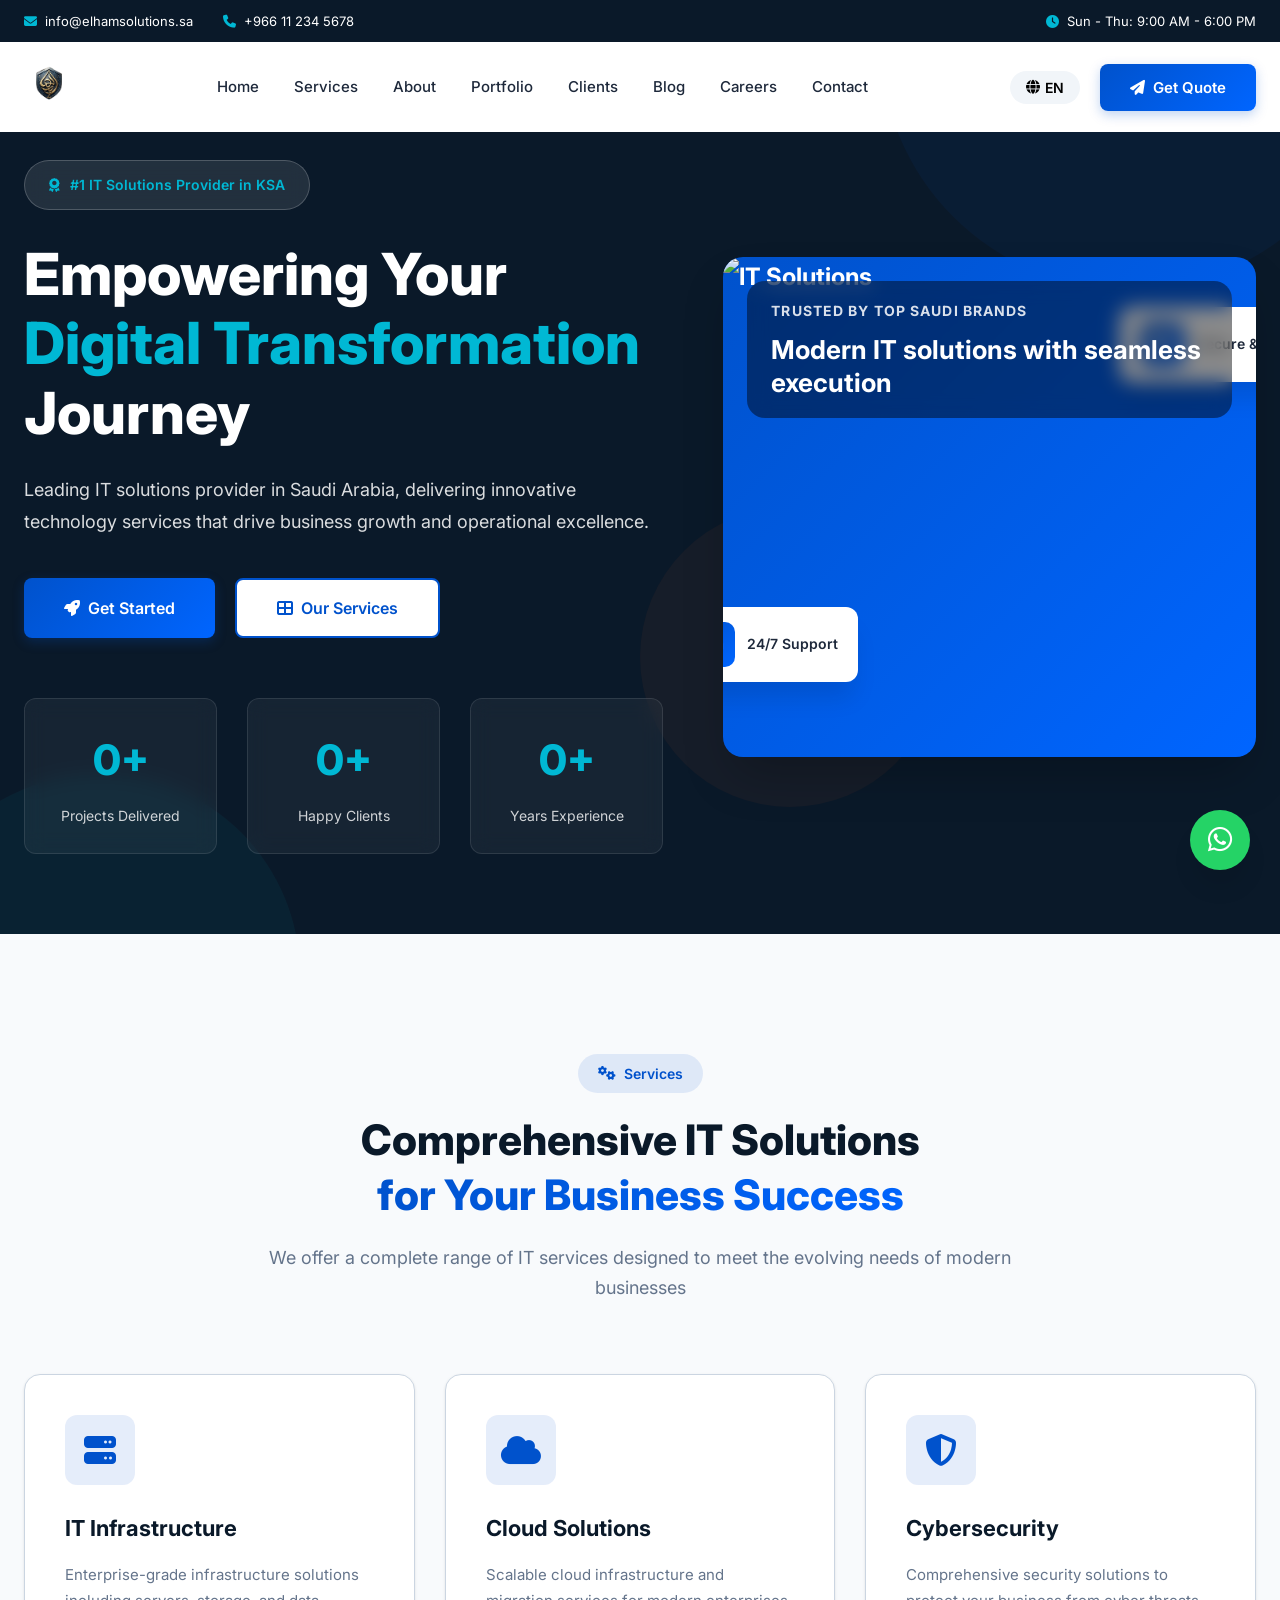
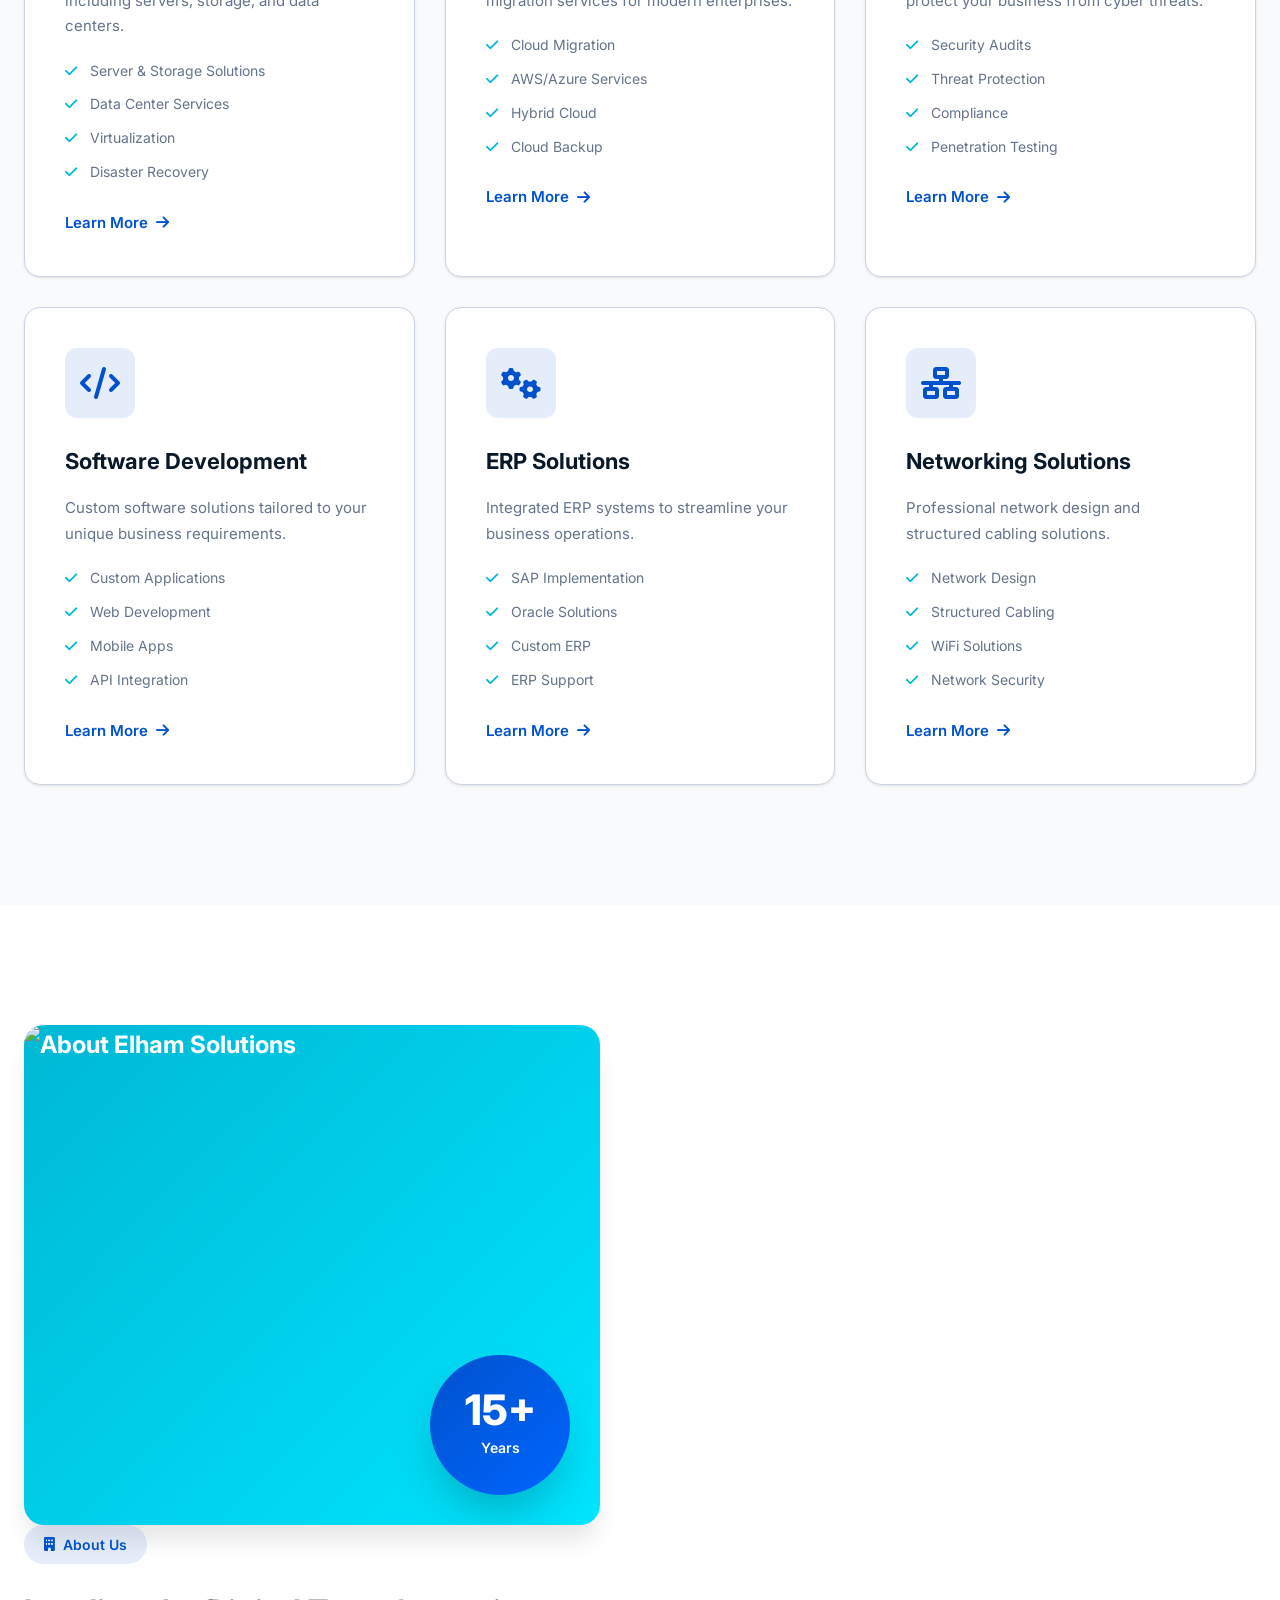
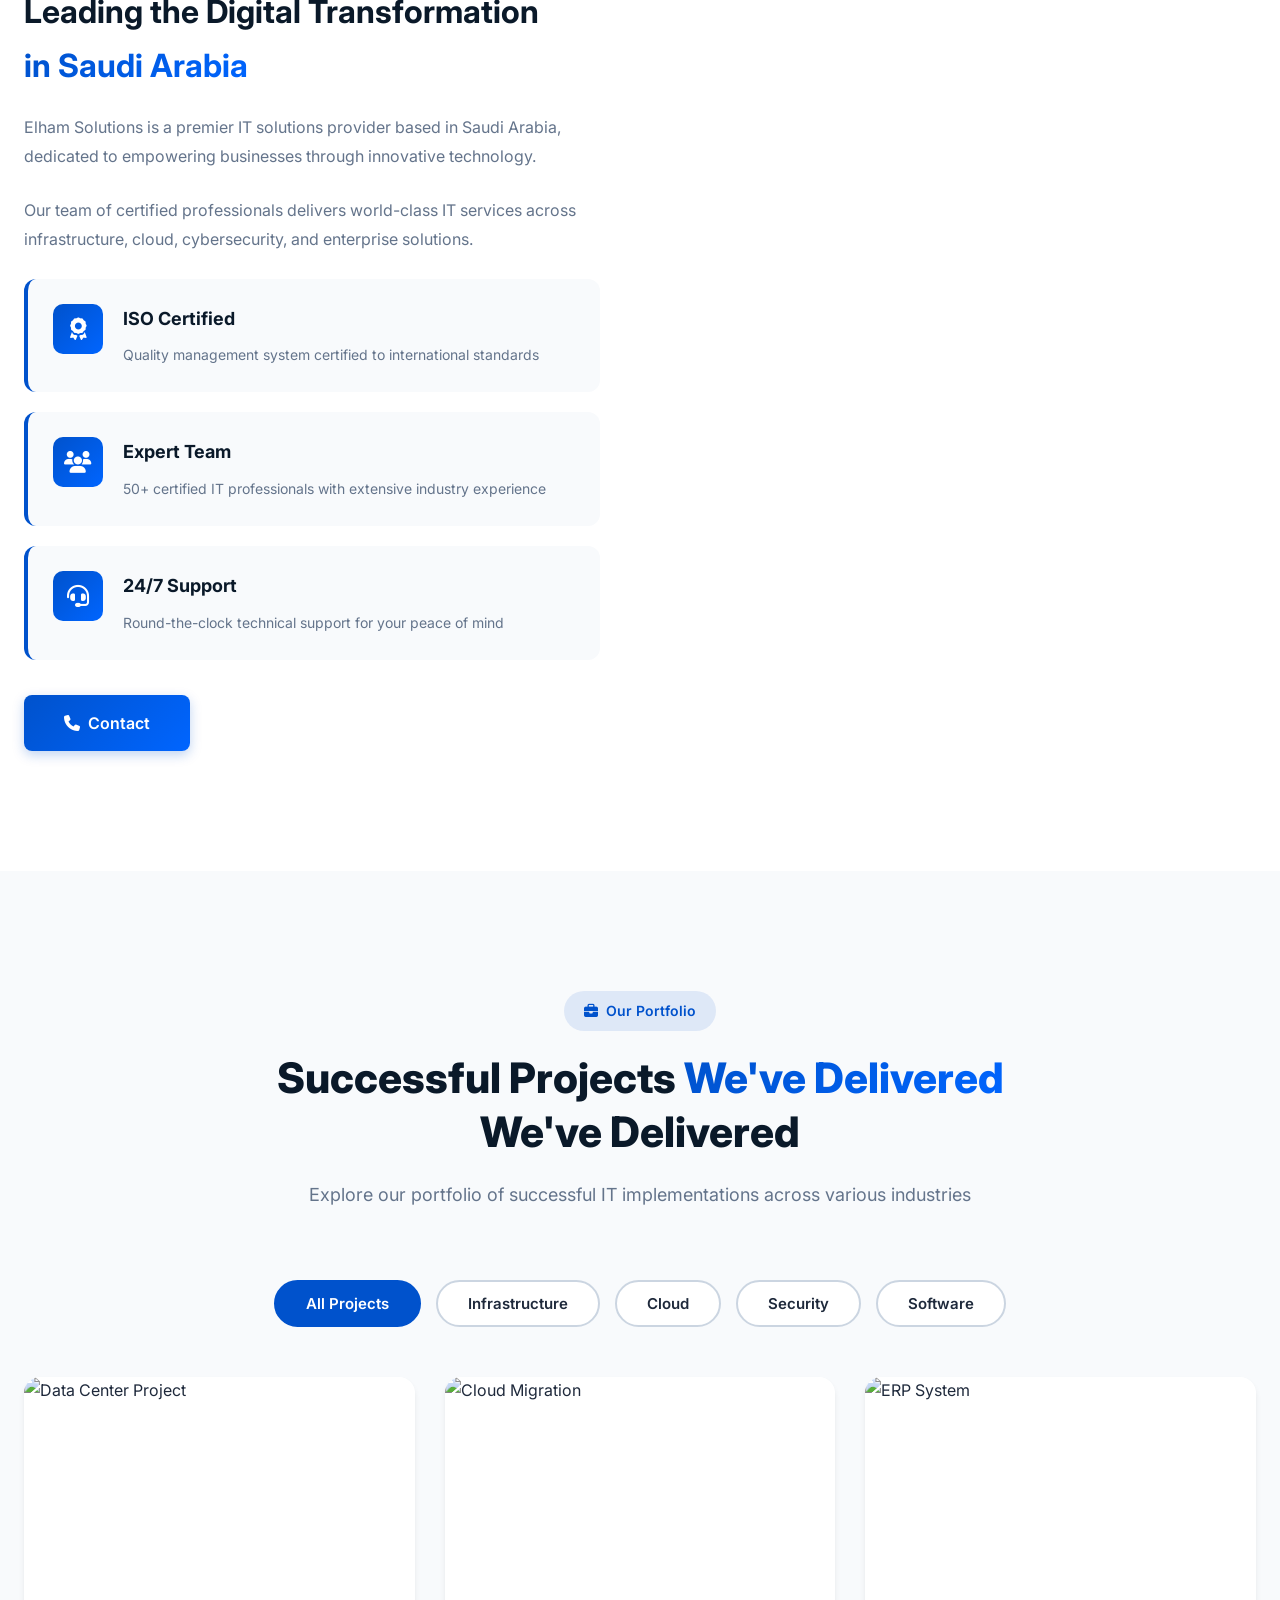
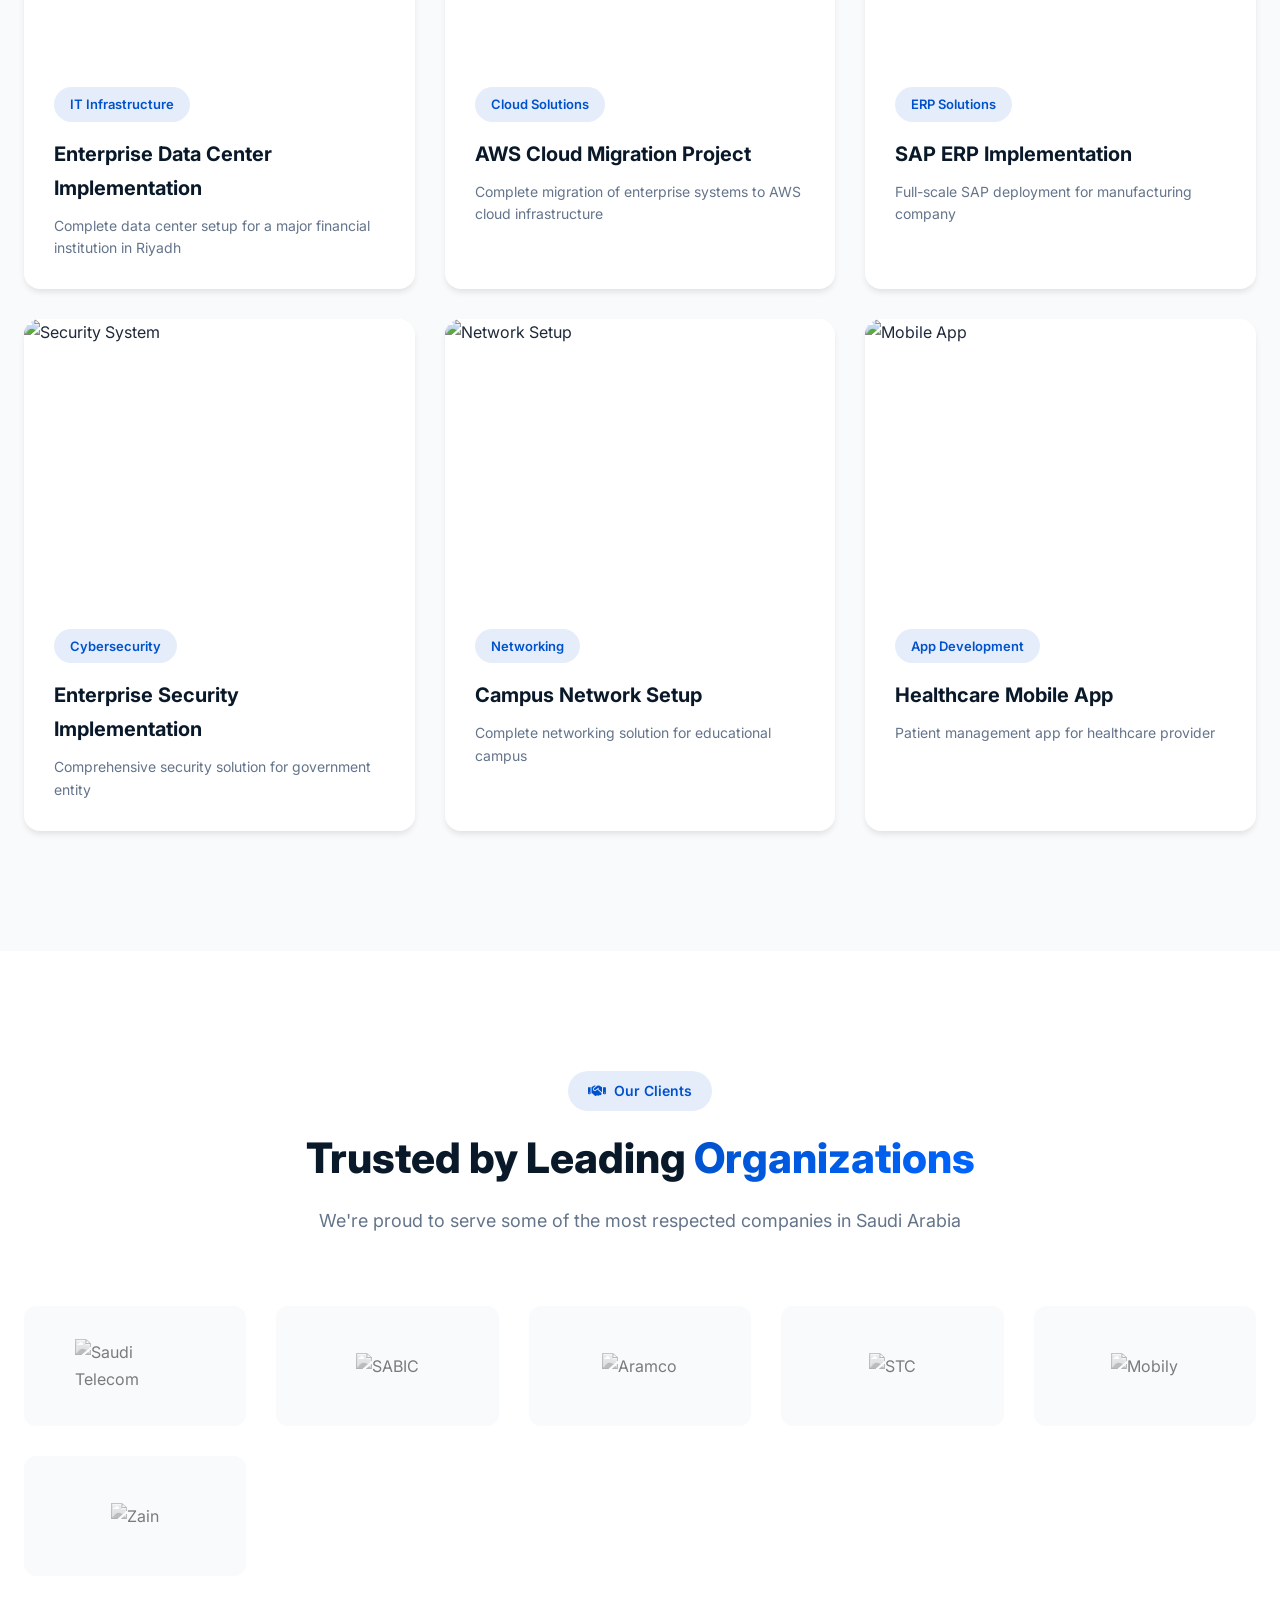
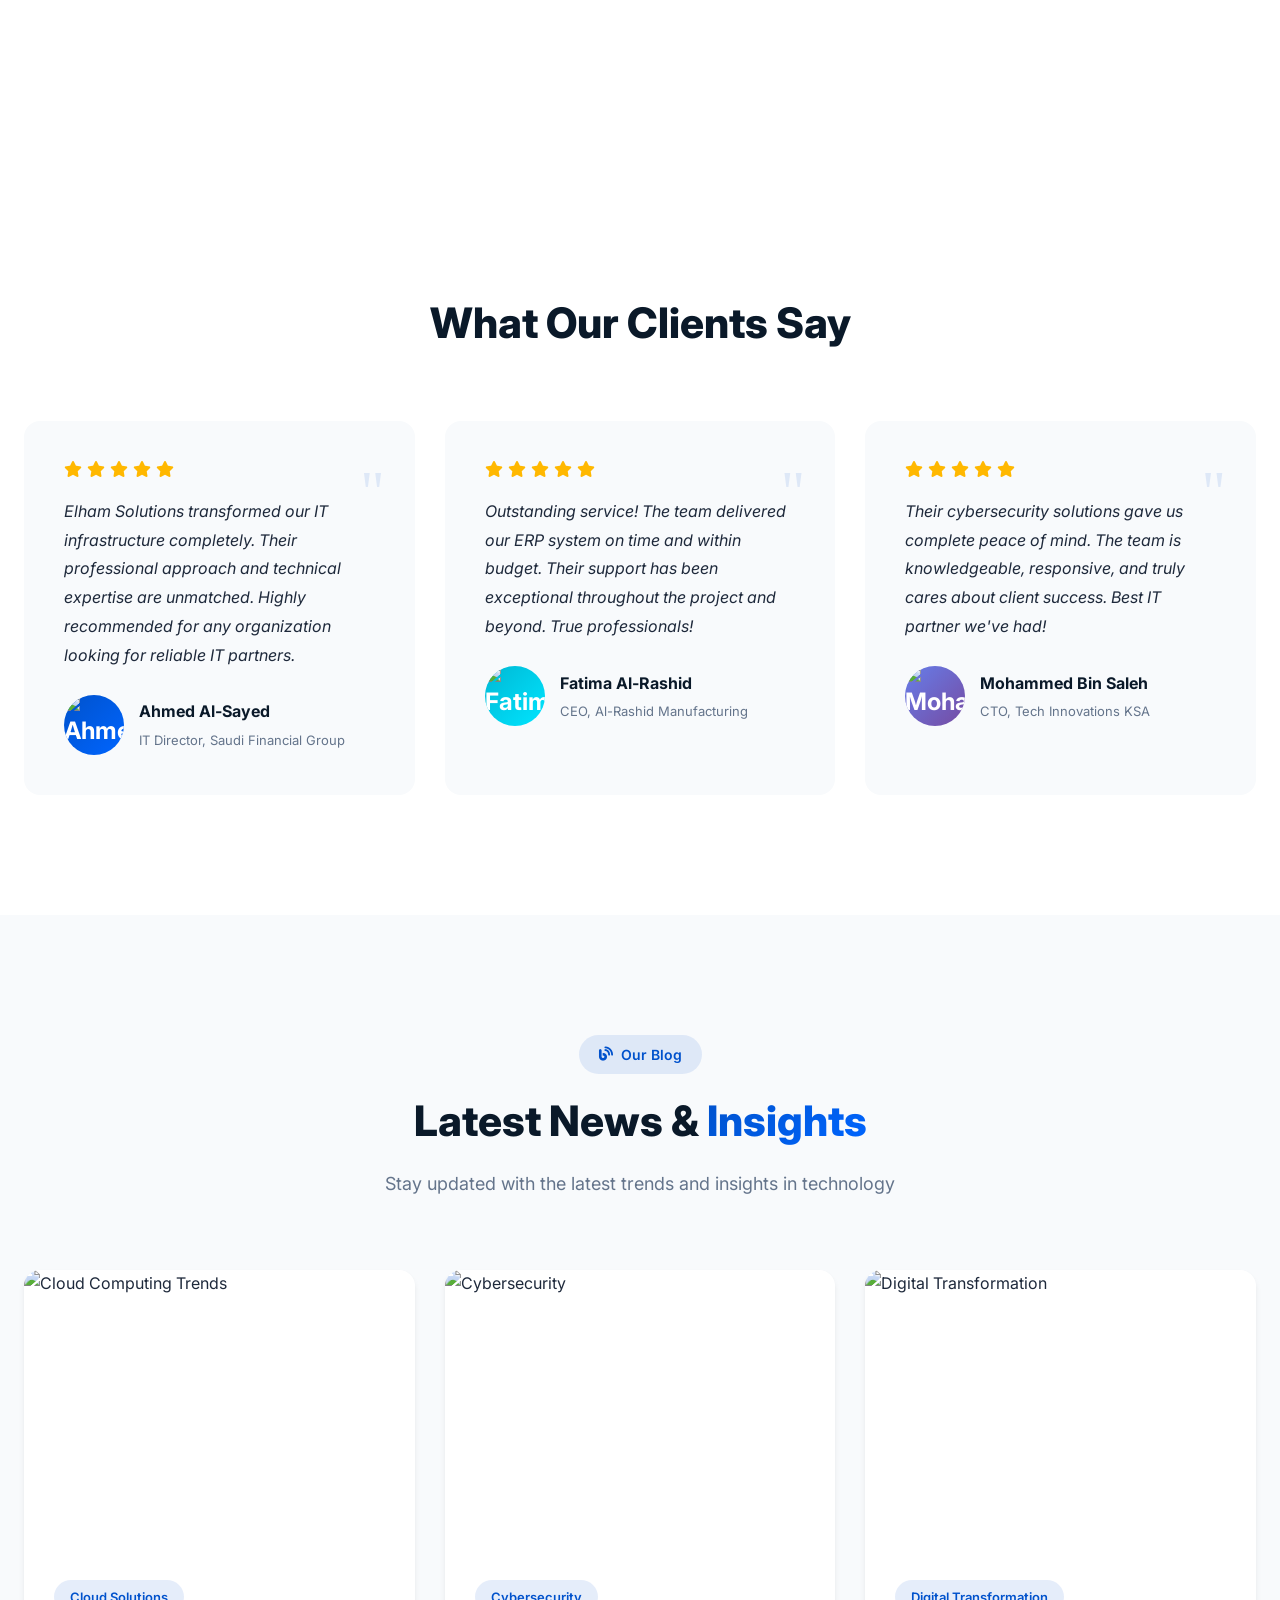
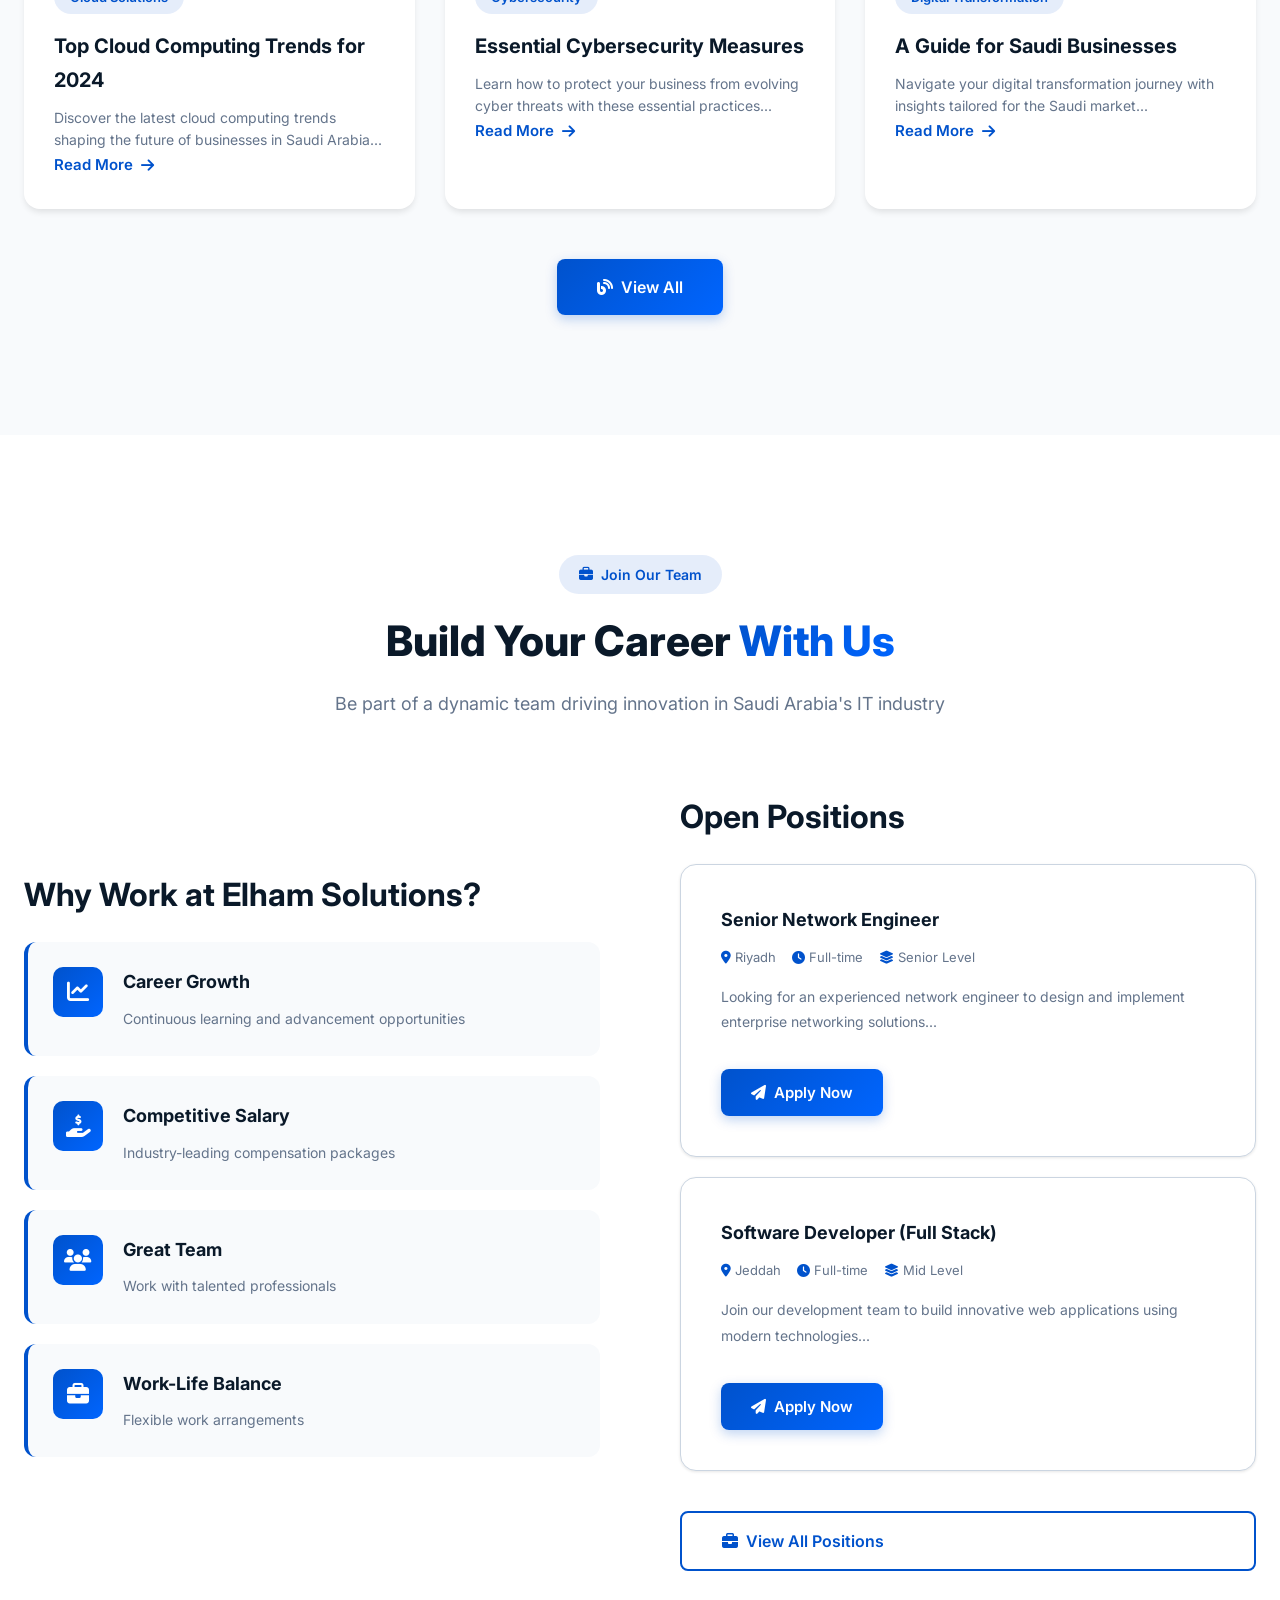
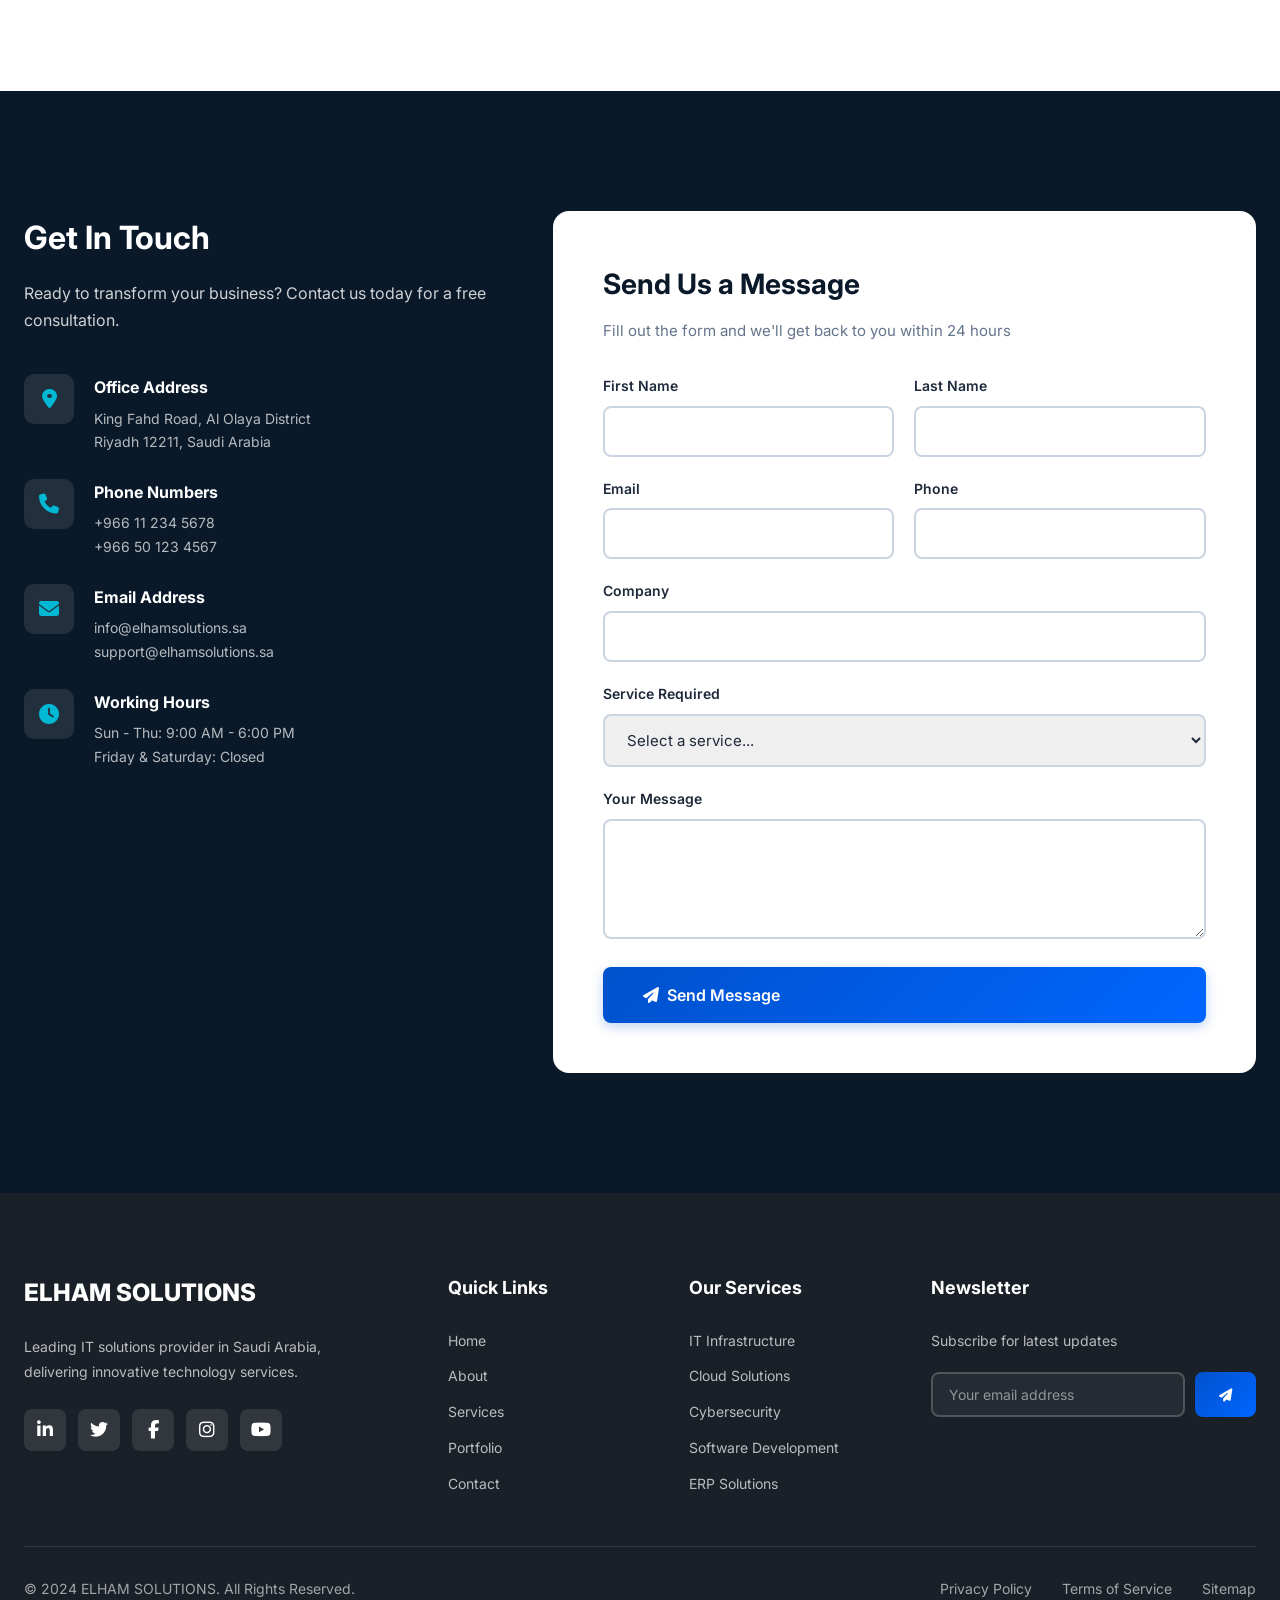
==== commit 7bf55882: "Updated website" ====
--- a/index.html
+++ b/index.html
@@ -7,7 +7,7 @@
     <title>Elham Solutions | IT Solutions & Services</title>
     
     <!-- Favicon -->
-    <link rel="icon" href="data:image/svg+xml,<svg xmlns='http://www.w3.org/2000/svg' viewBox='0 0 100 100'><text y='.9em' font-size='90'>💼</text></svg>">
+    <link rel="icon" href="images/logo/main-logo.png">
     
     <!-- Google Fonts -->
     <link href="https://fonts.googleapis.com/css2?family=Inter:wght@300;400;500;600;700;800;900&family=Tajawal:wght@300;400;500;700;800;900&display=swap" rel="stylesheet">
@@ -62,12 +62,7 @@
                 <div class="nav-container">
                     <!-- Logo -->
                     <a href="#home" class="logo">
-                        <div class="logo-icon">
-                            <i class="fas fa-cube"></i>
-                        </div>
-                        <div class="logo-text">
-                            ELHAM <span>SOLUTIONS</span>
-                        </div>
+                        <img src="images/logo/main-logo.png" alt="Elham Solutions" class="main-logo">
                     </a>
 
                     <!-- Navigation -->
--- a/css/main.css
+++ b/css/main.css
@@ -239,6 +239,13 @@
     font-size: 20px;
 }
 
+.logo img,
+.main-logo {
+    max-height: 50px;
+    width: auto;
+    display: block;
+}
+
 .logo-text span {
     color: var(--dark-1);
 }
@@ -522,10 +529,43 @@
 }
 
 .hero-image-main img {
+    position: absolute;
+    top: 0;
+    left: 0;
     width: 100%;
     height: 100%;
     object-fit: cover;
-}
+    z-index: 1;
+}
+
+.hero-image-overlay {
+    position: absolute;
+    top: 24px;
+    left: 24px;
+    z-index: 2;
+    max-width: calc(100% - 48px);
+    background: rgba(0, 0, 0, 0.45);
+    color: #fff;
+    padding: 18px 24px;
+    border-radius: 18px;
+    backdrop-filter: blur(10px);
+}
+
+.hero-image-overlay span {
+    display: block;
+    font-size: 14px;
+    letter-spacing: 0.08em;
+    text-transform: uppercase;
+    margin-bottom: 10px;
+    opacity: 0.85;
+}
+
+.hero-image-overlay h3 {
+    font-size: 26px;
+    margin: 0;
+    line-height: 1.3;
+}
+
 
 @keyframes float-gentle {
     0%, 100% { transform: translateY(0); }
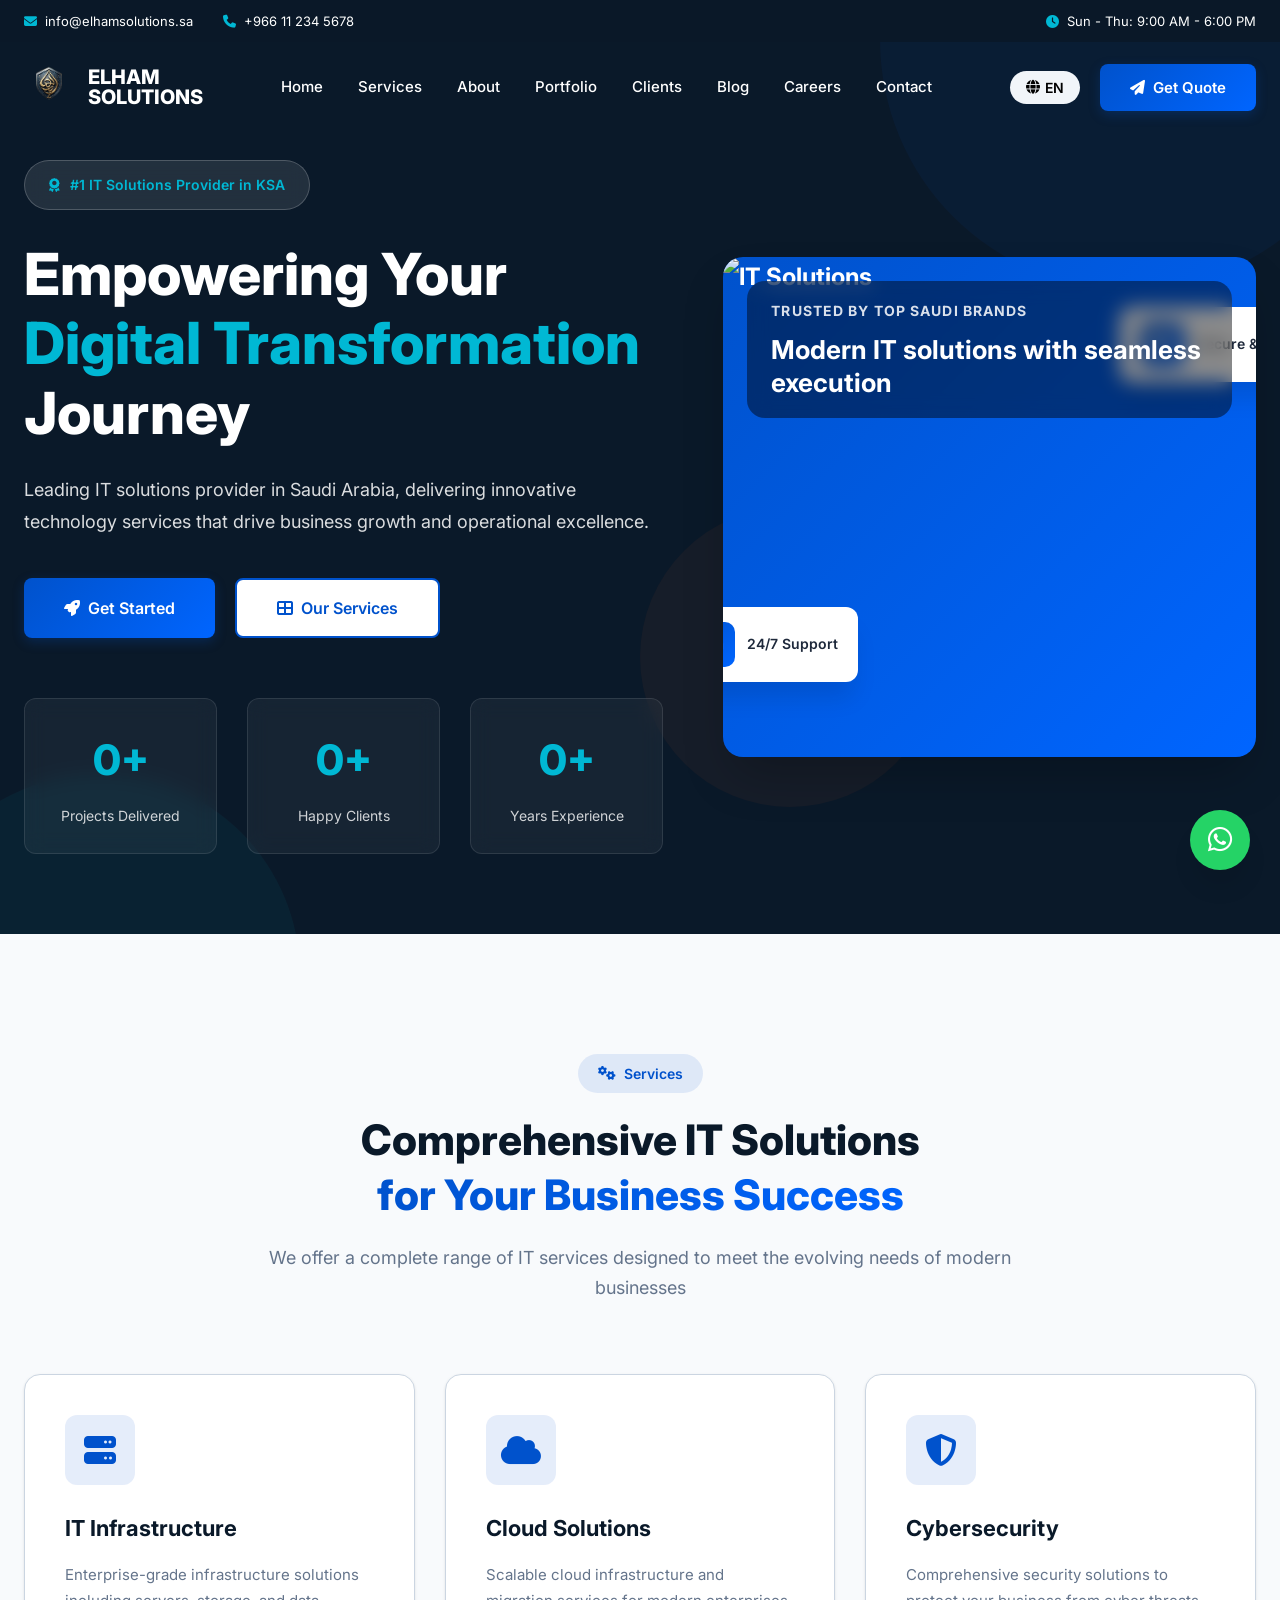
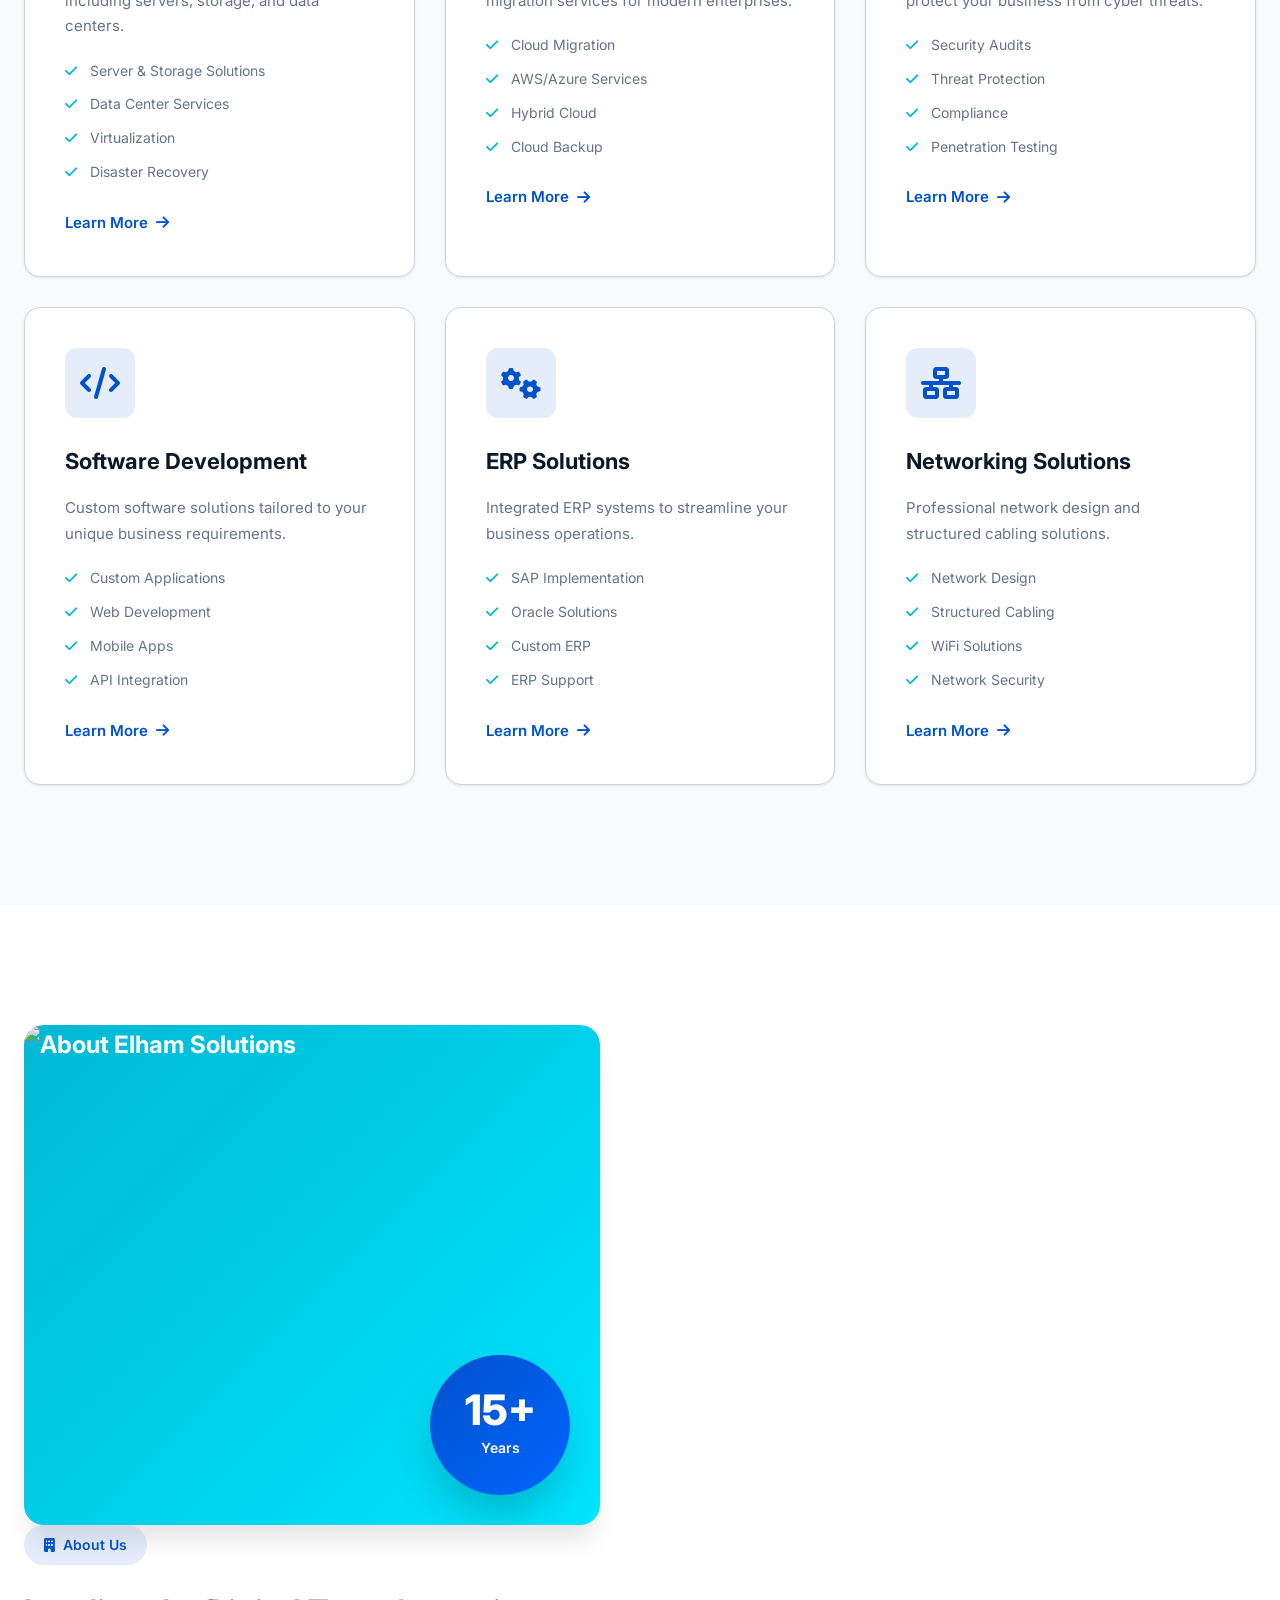
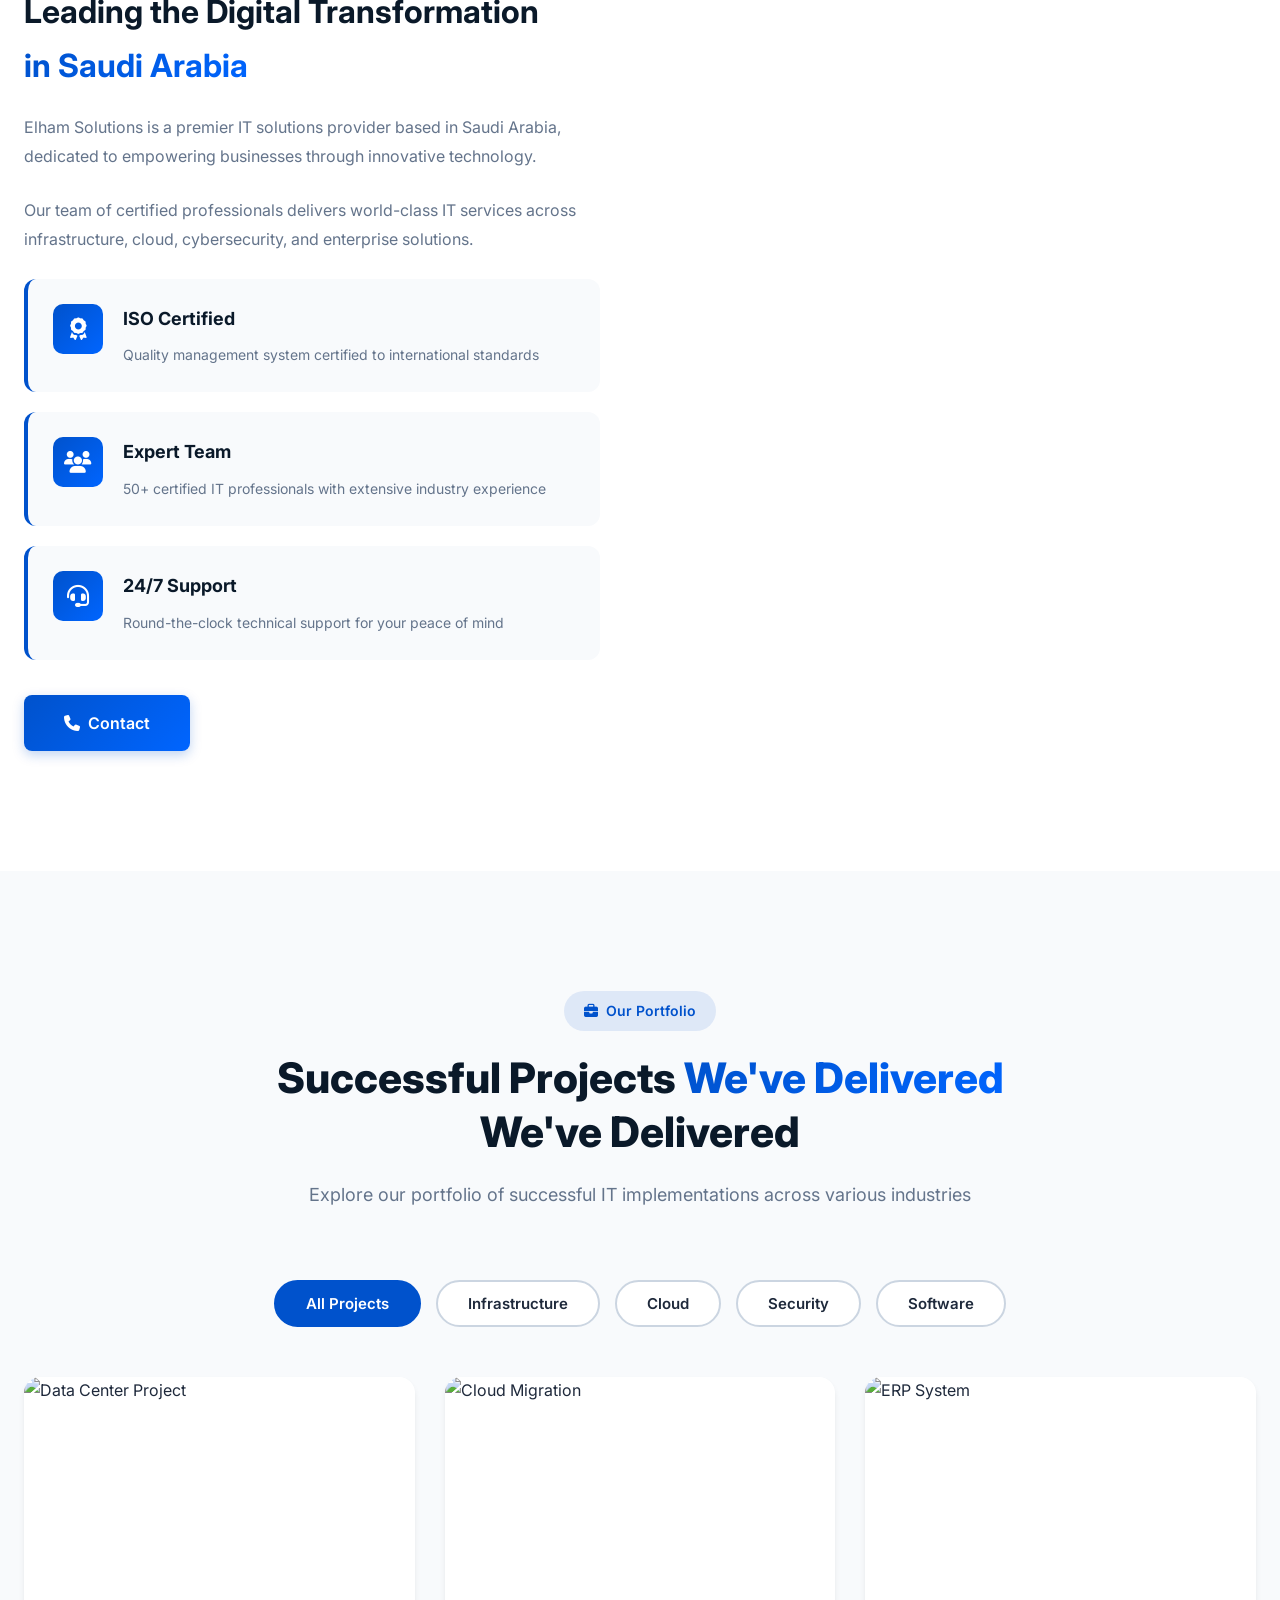
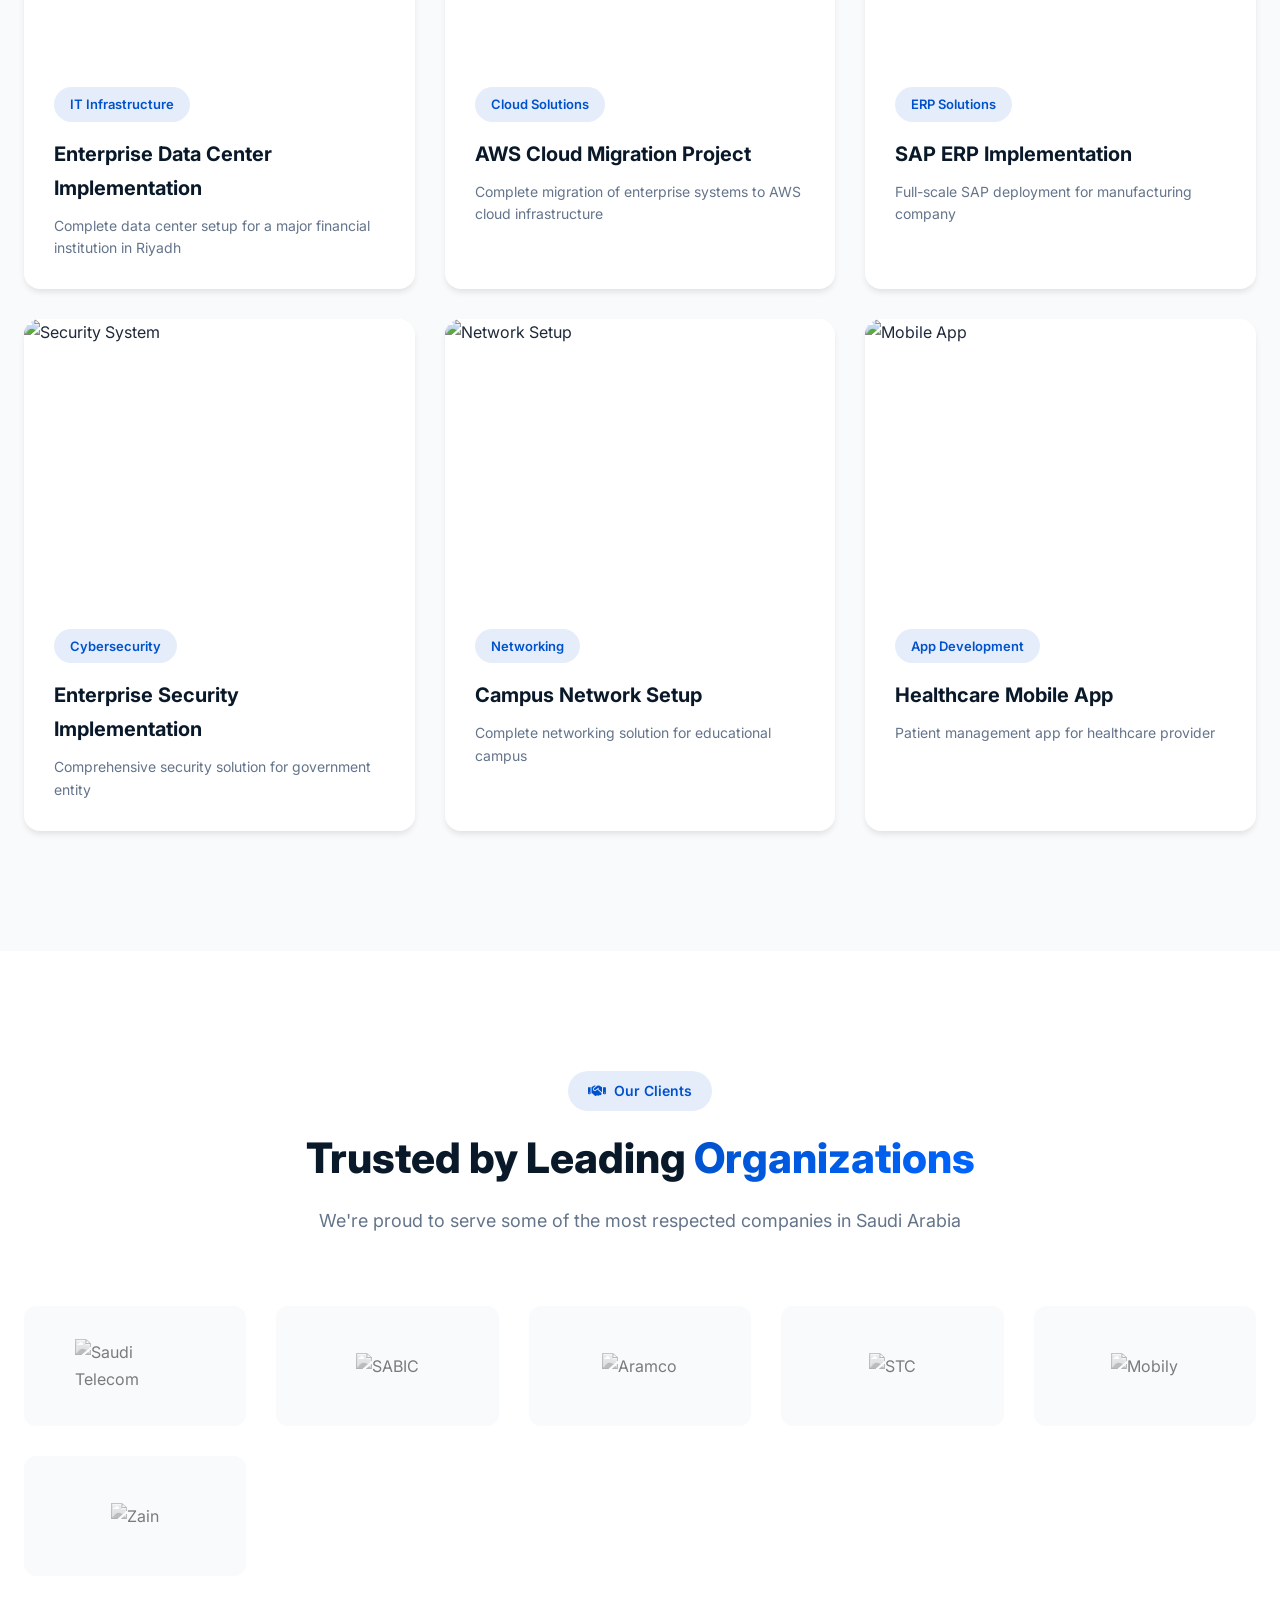
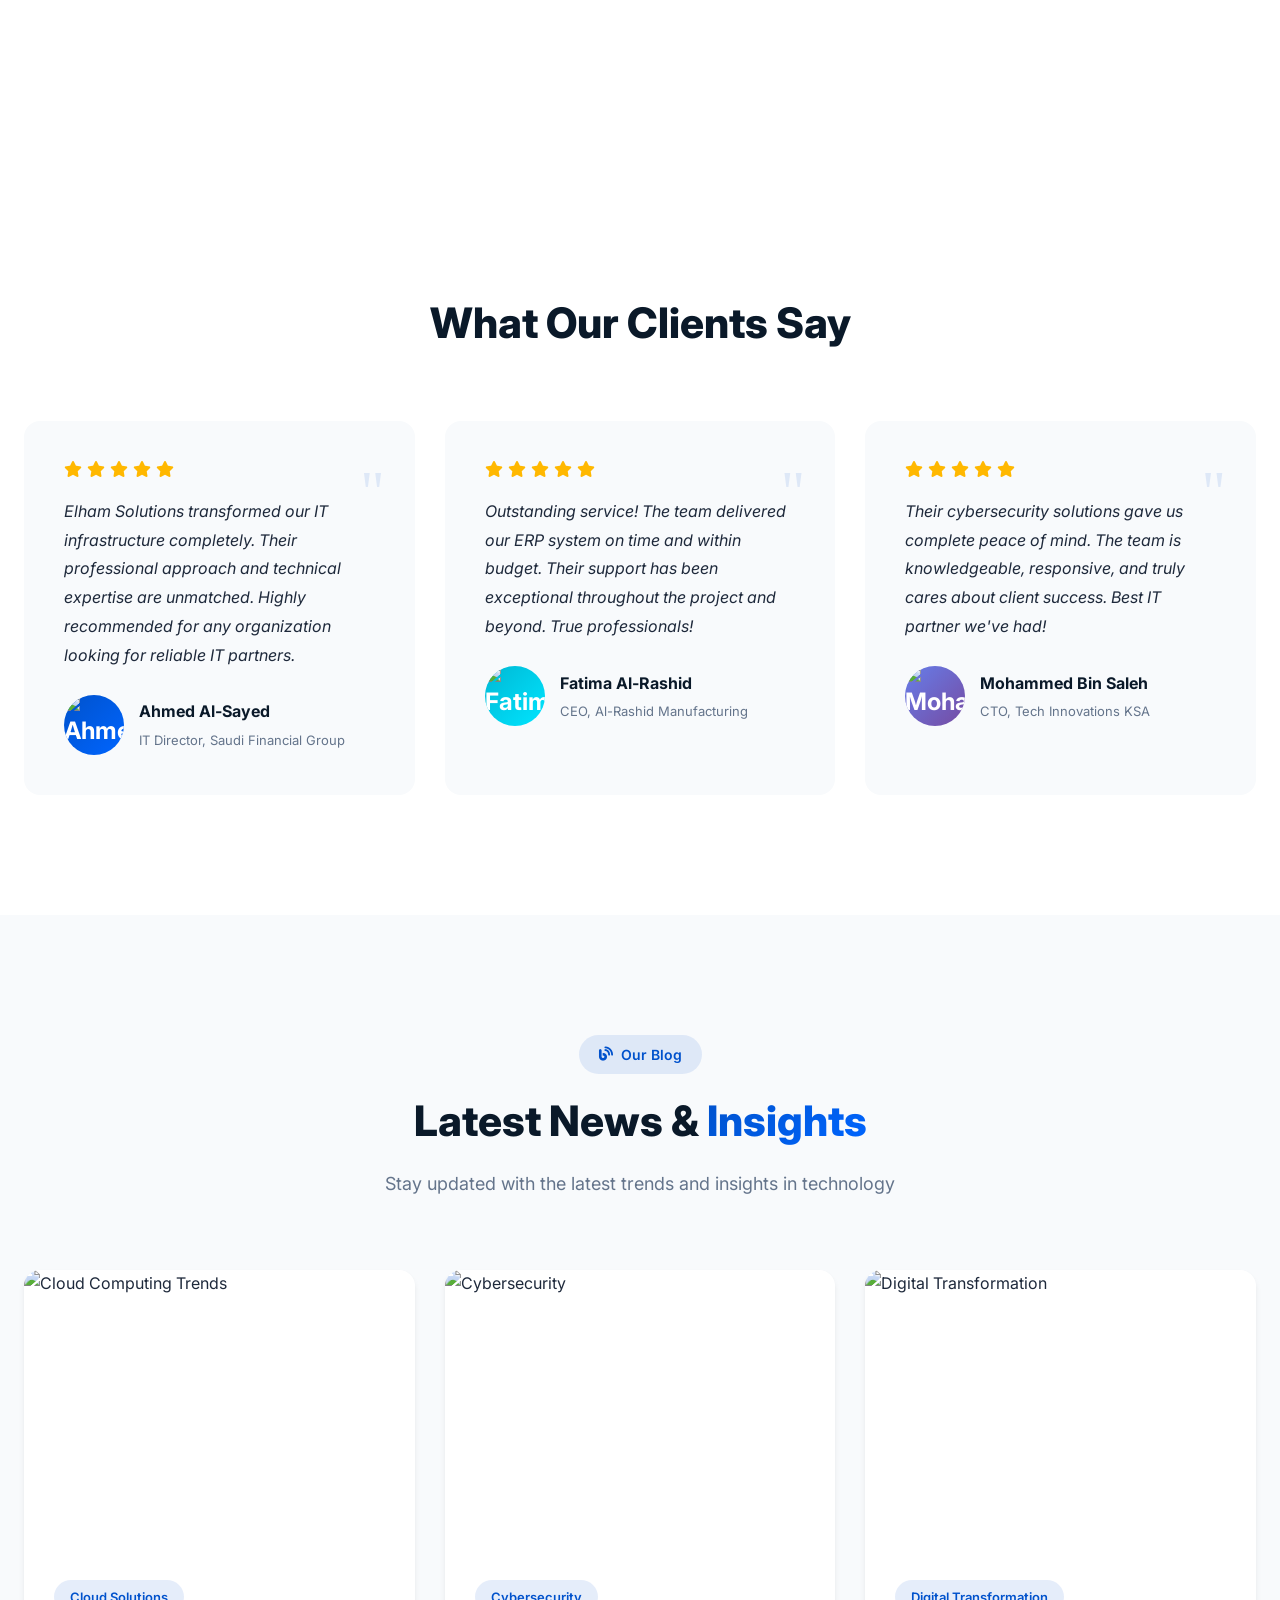
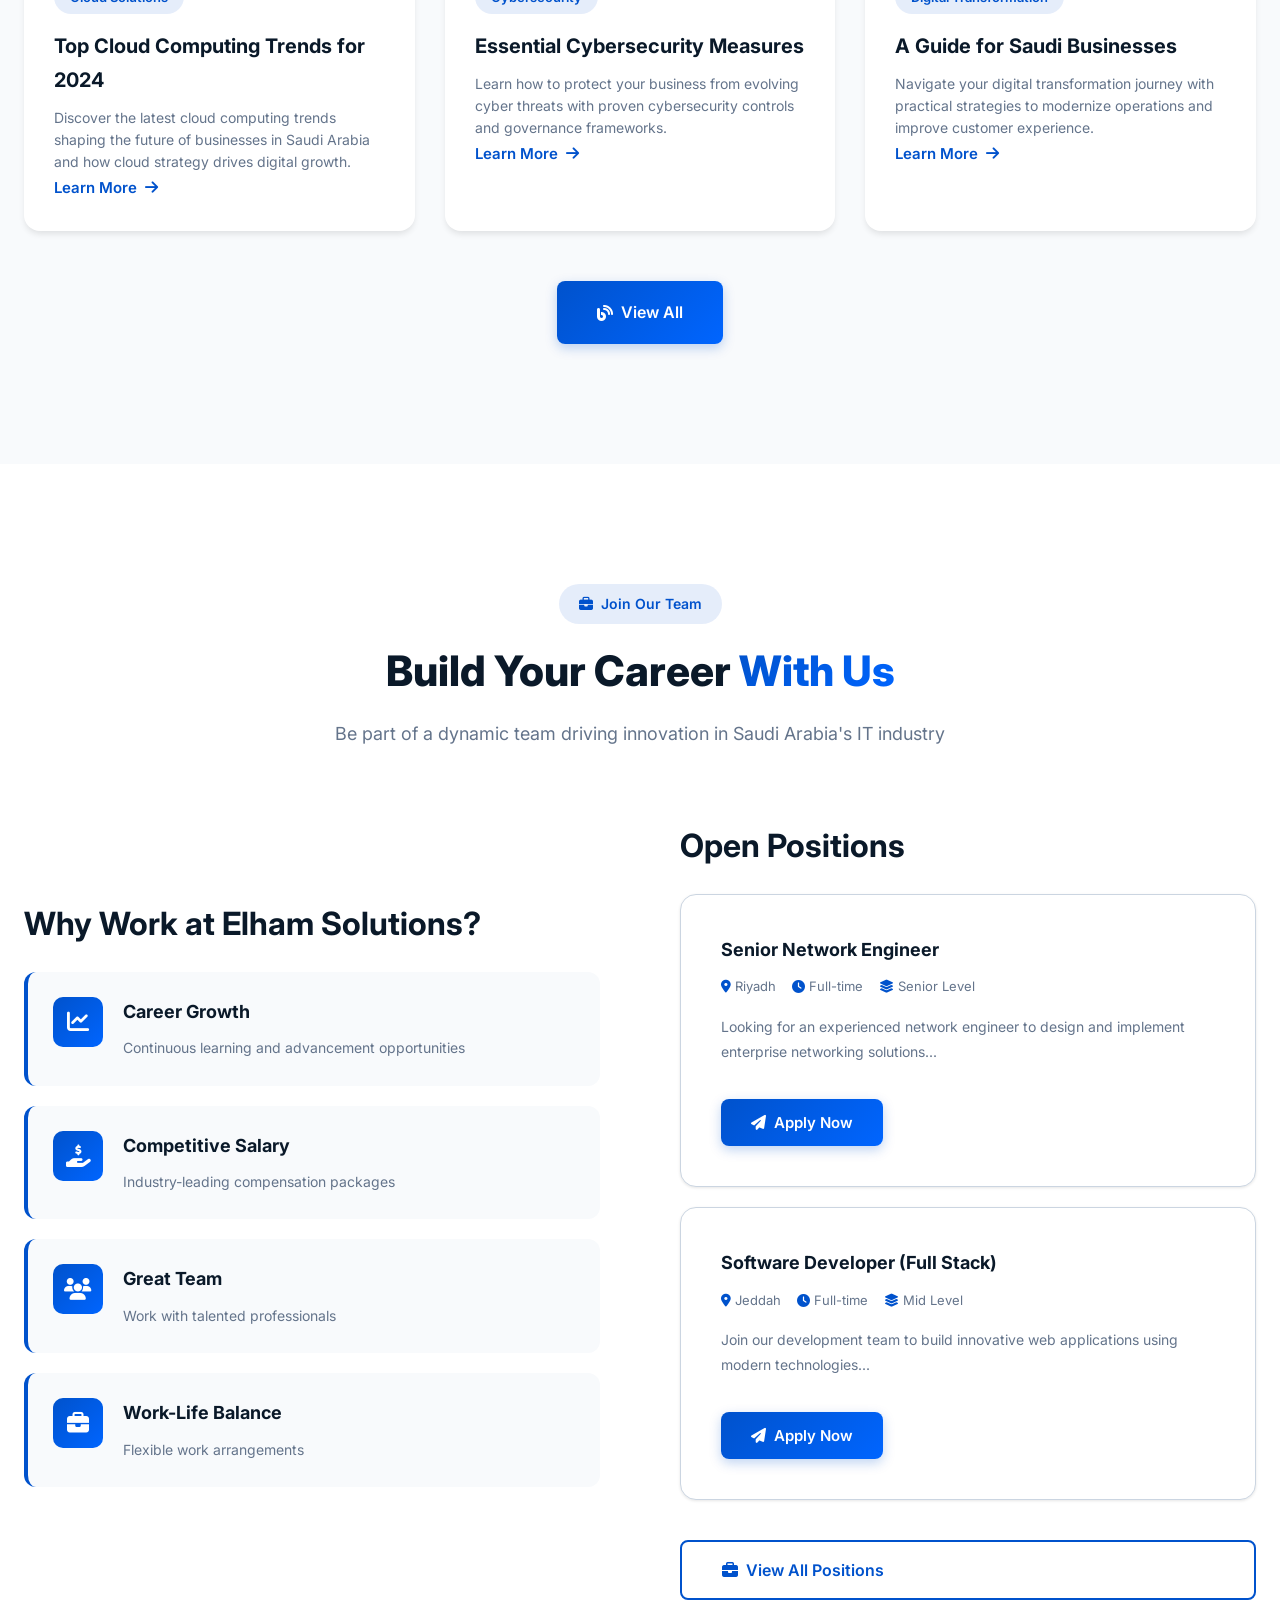
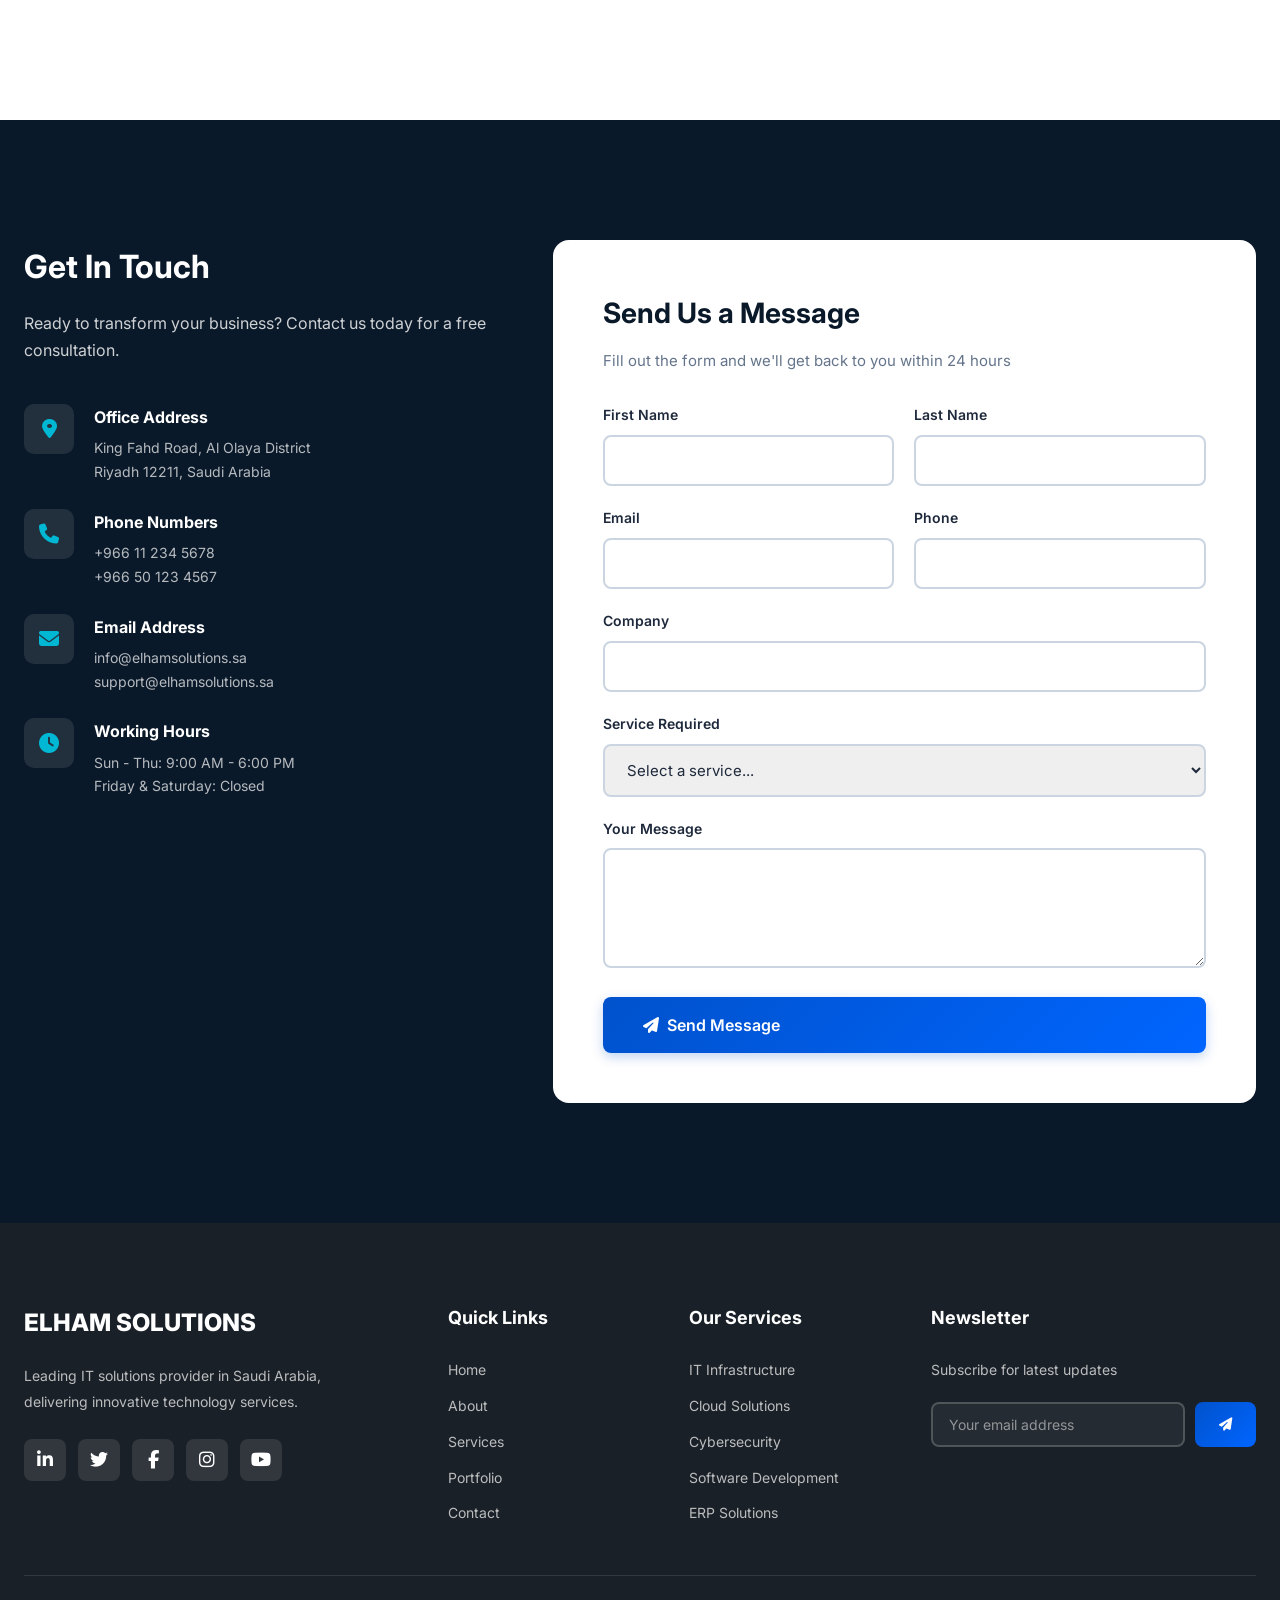
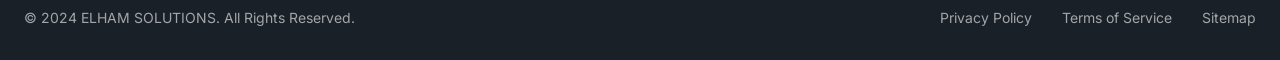
==== commit e18ce5e9: "new update" ====
--- a/index.html
+++ b/index.html
@@ -63,6 +63,9 @@
                     <!-- Logo -->
                     <a href="#home" class="logo">
                         <img src="images/logo/main-logo.png" alt="Elham Solutions" class="main-logo">
+                        <div class="logo-text">
+                            <span>ELHAM</span> SOLUTIONS
+                        </div>
                     </a>
 
                     <!-- Navigation -->
--- a/css/main.css
+++ b/css/main.css
@@ -171,16 +171,22 @@
     left: 0;
     width: 100%;
     z-index: 1000;
-    background: var(--white);
+    background: transparent;
     transition: var(--transition);
 }
 
 .header.scrolled {
+    background: rgba(255, 255, 255, 0.96);
+    backdrop-filter: blur(12px);
     box-shadow: var(--shadow-md);
 }
 
+.header-hidden {
+    transform: translateY(-100%);
+}
+
 .header-top {
-    background: var(--dark-1);
+    background: rgba(10, 25, 41, 0.9);
     color: var(--white);
     padding: 10px 0;
     font-size: 13px;
@@ -221,7 +227,7 @@
 .logo {
     display: flex;
     align-items: center;
-    gap: 12px;
+    gap: 14px;
     font-size: 24px;
     font-weight: 800;
     color: var(--primary-color);
@@ -246,8 +252,24 @@
     display: block;
 }
 
+.logo-text {
+    color: #fff;
+    font-size: 20px;
+    font-weight: 800;
+    line-height: 1;
+}
+
 .logo-text span {
+    display: block;
+    color: #fff;
+}
+
+.header.scrolled .logo-text {
     color: var(--dark-1);
+}
+
+.header.scrolled .logo-text span {
+    color: var(--primary-color);
 }
 
 .nav-menu {
@@ -259,9 +281,13 @@
 .nav-link {
     font-size: 15px;
     font-weight: 500;
-    color: var(--text-primary);
+    color: #fff;
     position: relative;
     padding: 8px 0;
+}
+
+.header.scrolled .nav-link {
+    color: var(--text-primary);
 }
 
 .nav-link::after {
@@ -566,6 +592,19 @@
     line-height: 1.3;
 }
 
+@media (max-width: 1024px) {
+    .hero-image-overlay {
+        top: 16px;
+        left: 16px;
+        right: 16px;
+        max-width: unset;
+    }
+
+    .hero-image-overlay h3 {
+        font-size: 22px;
+    }
+}
+
 
 @keyframes float-gentle {
     0%, 100% { transform: translateY(0); }
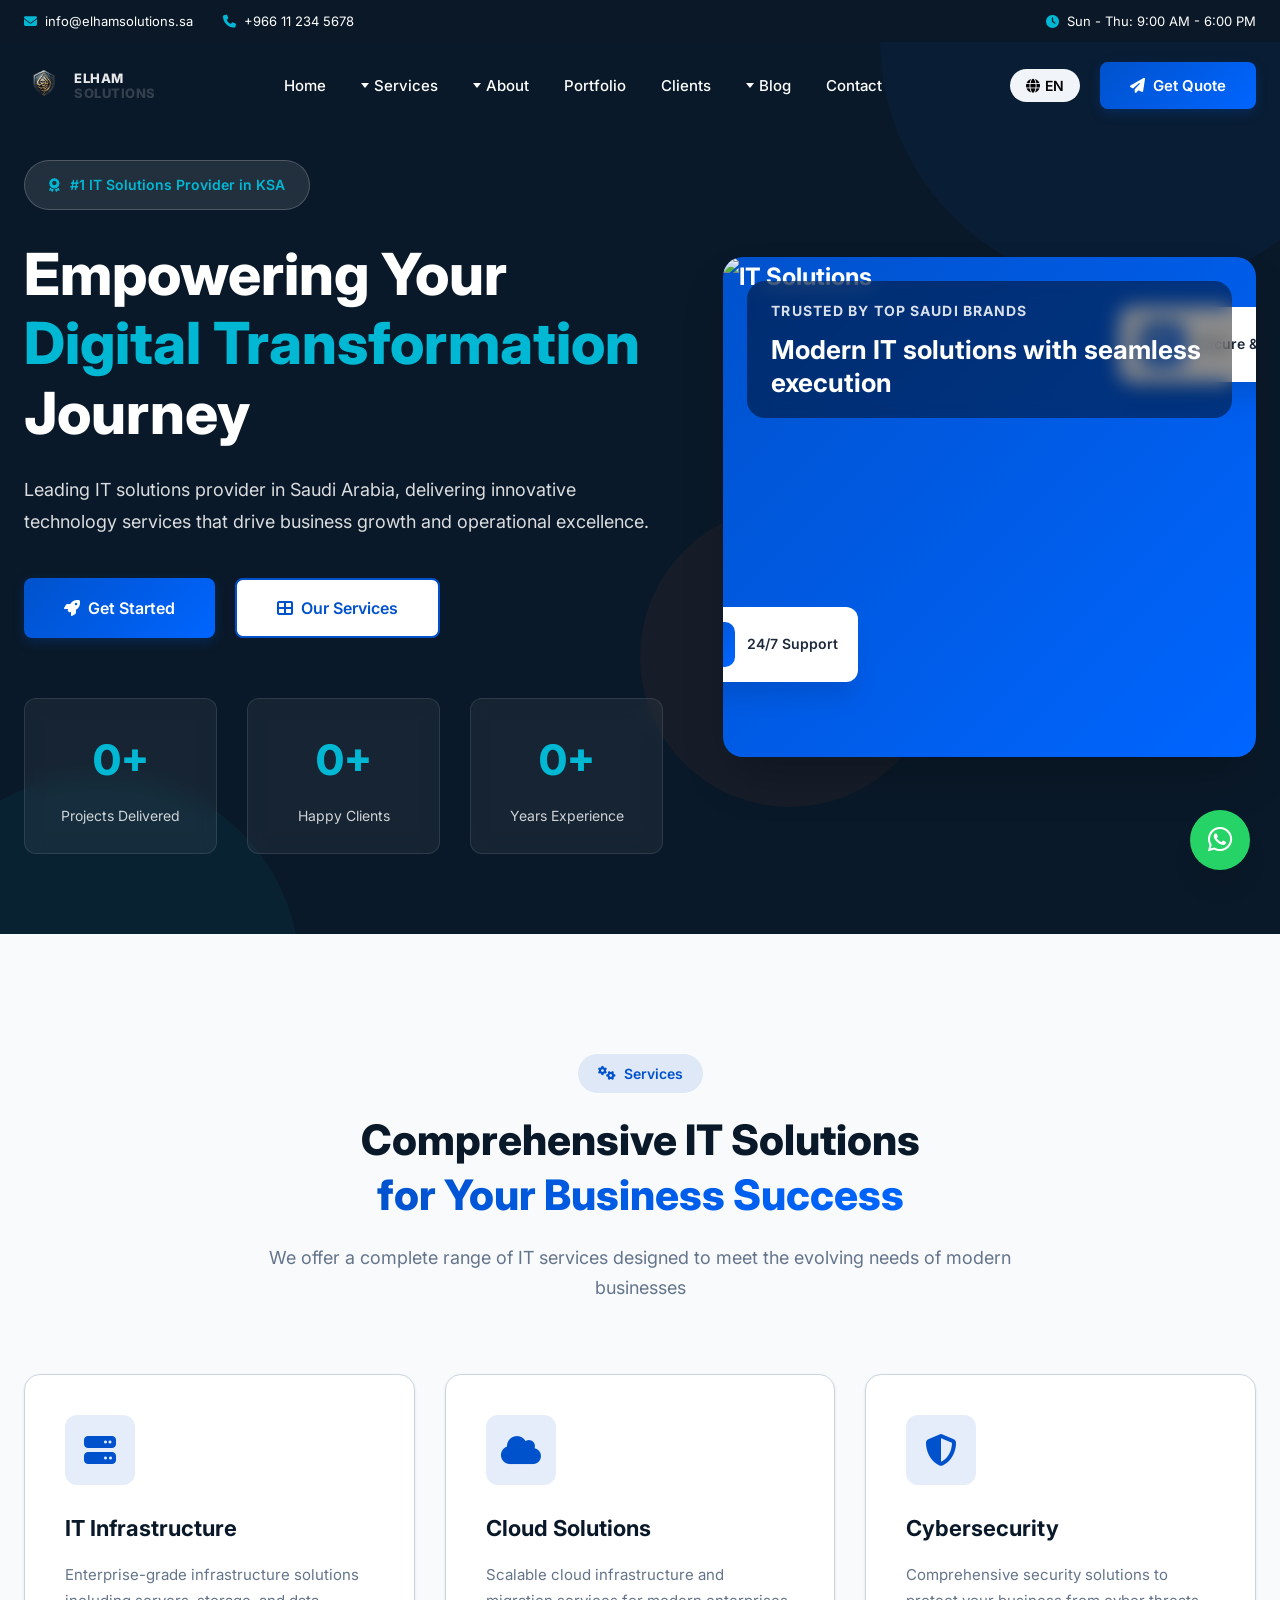
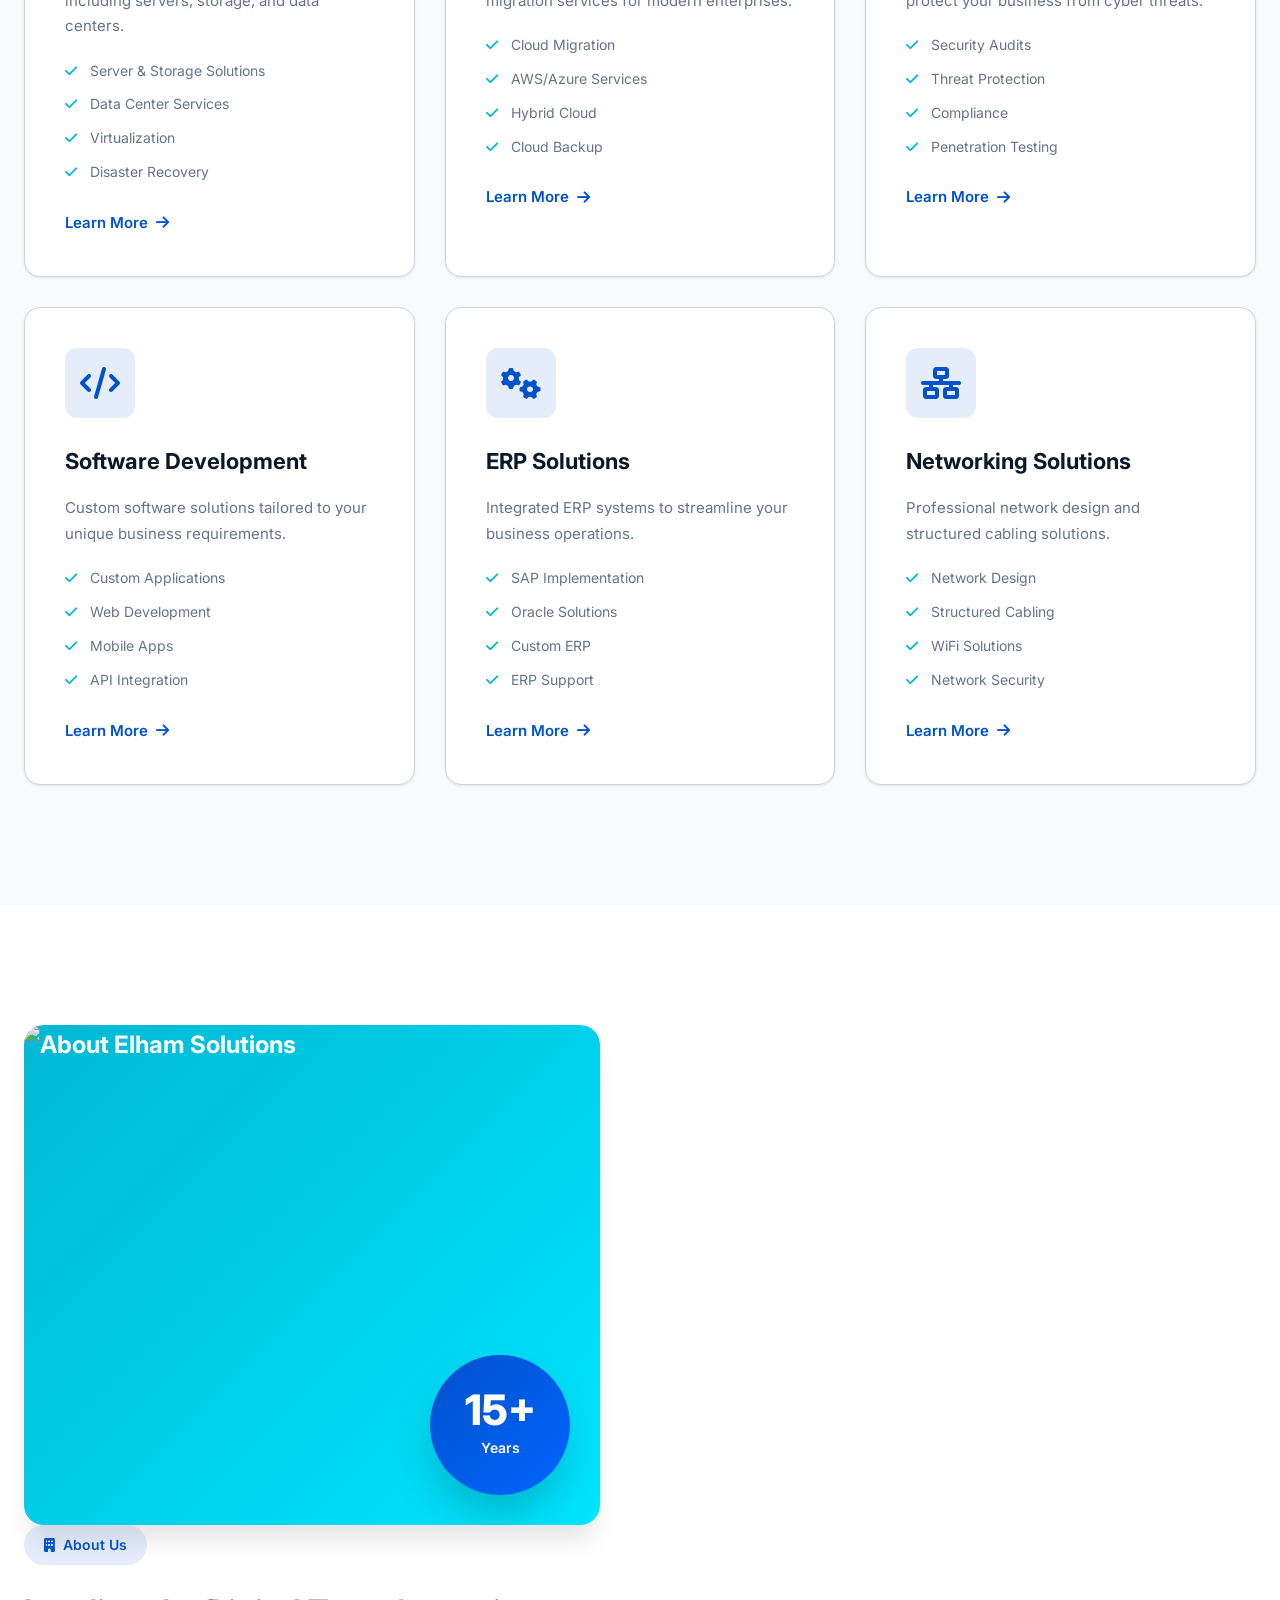
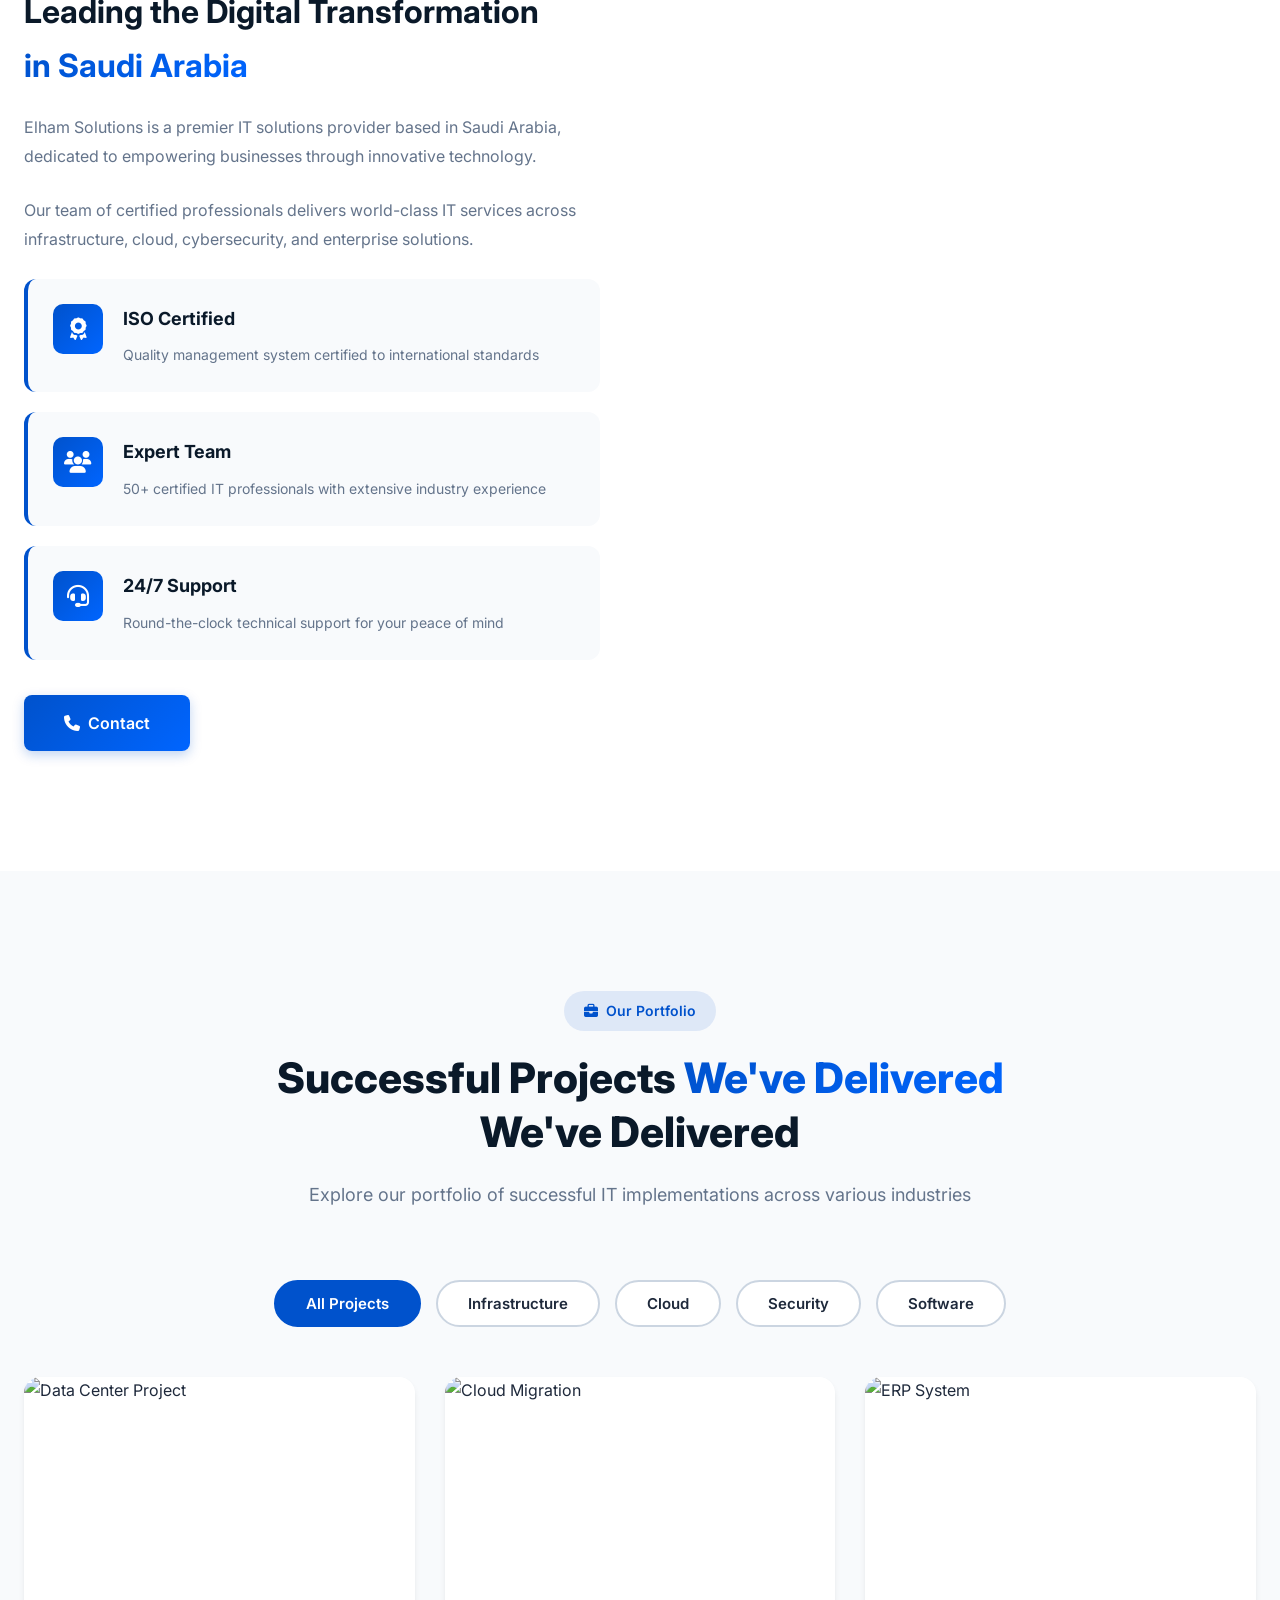
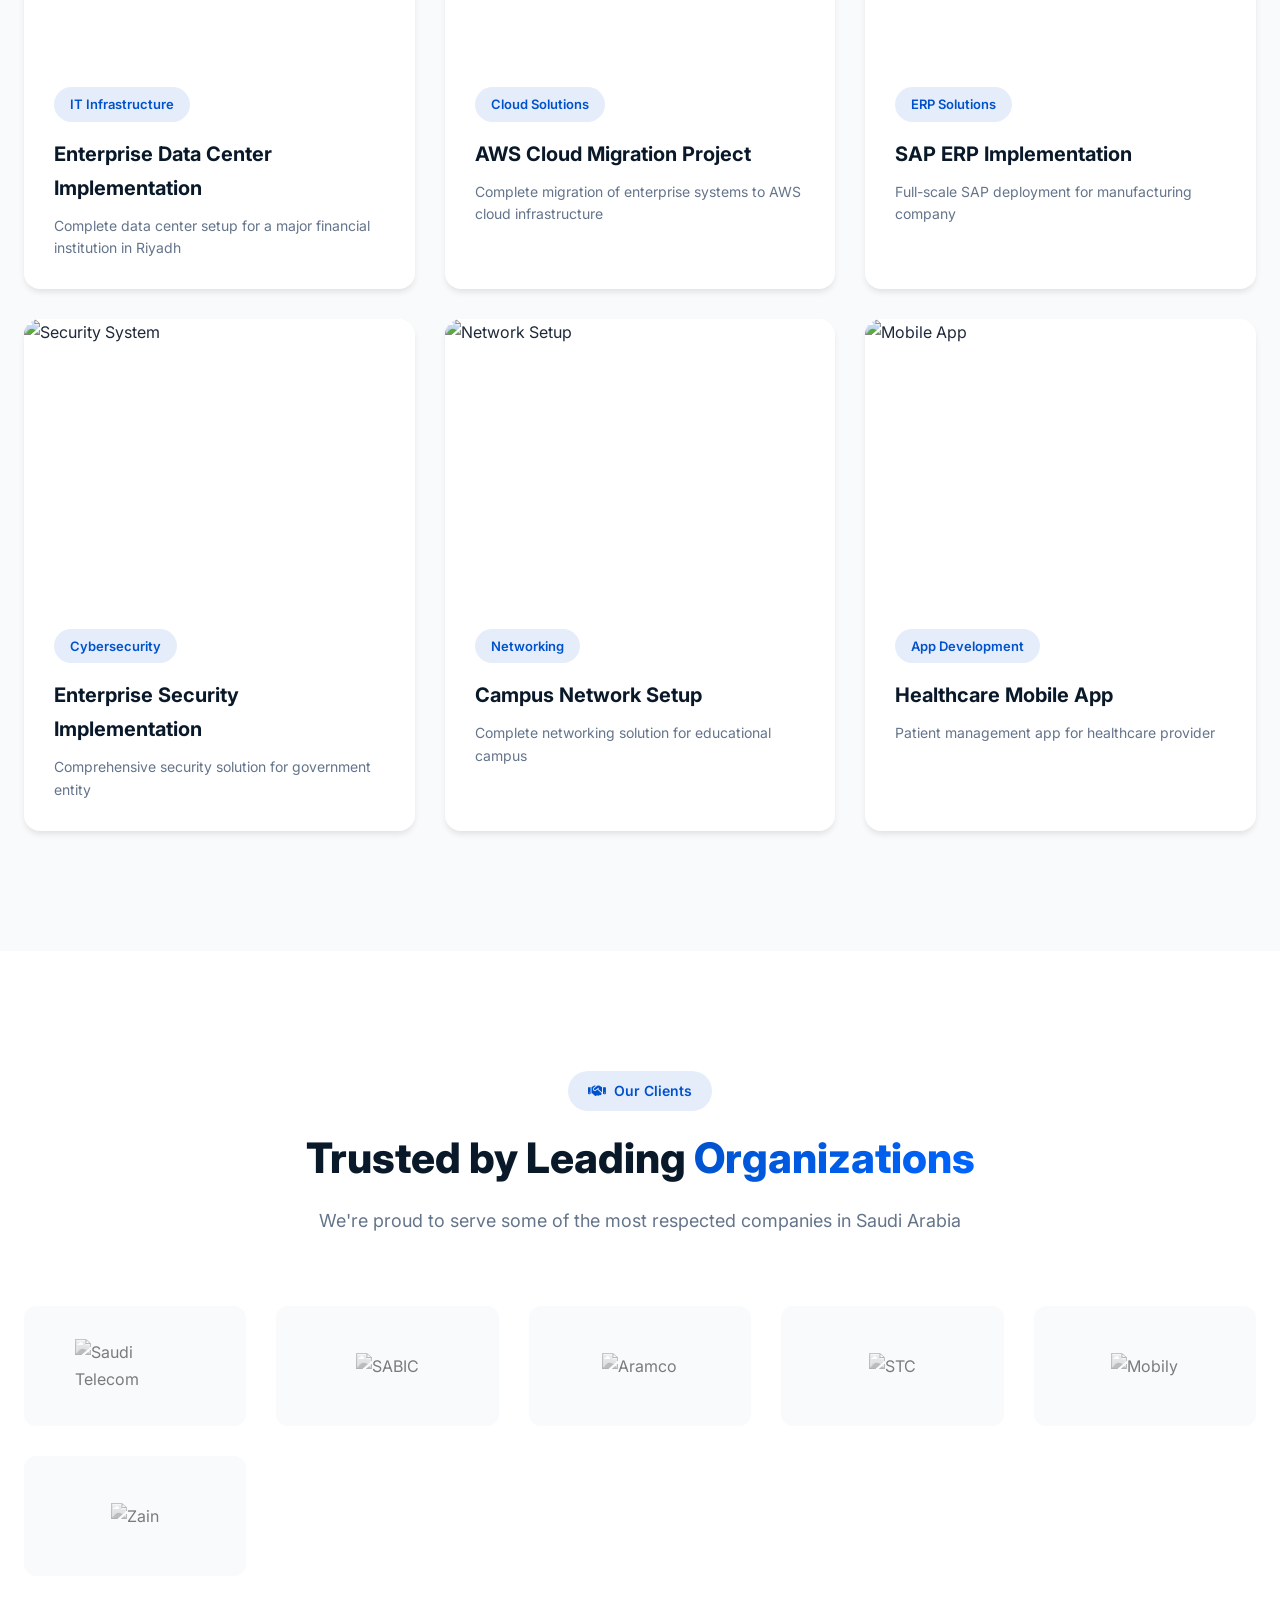
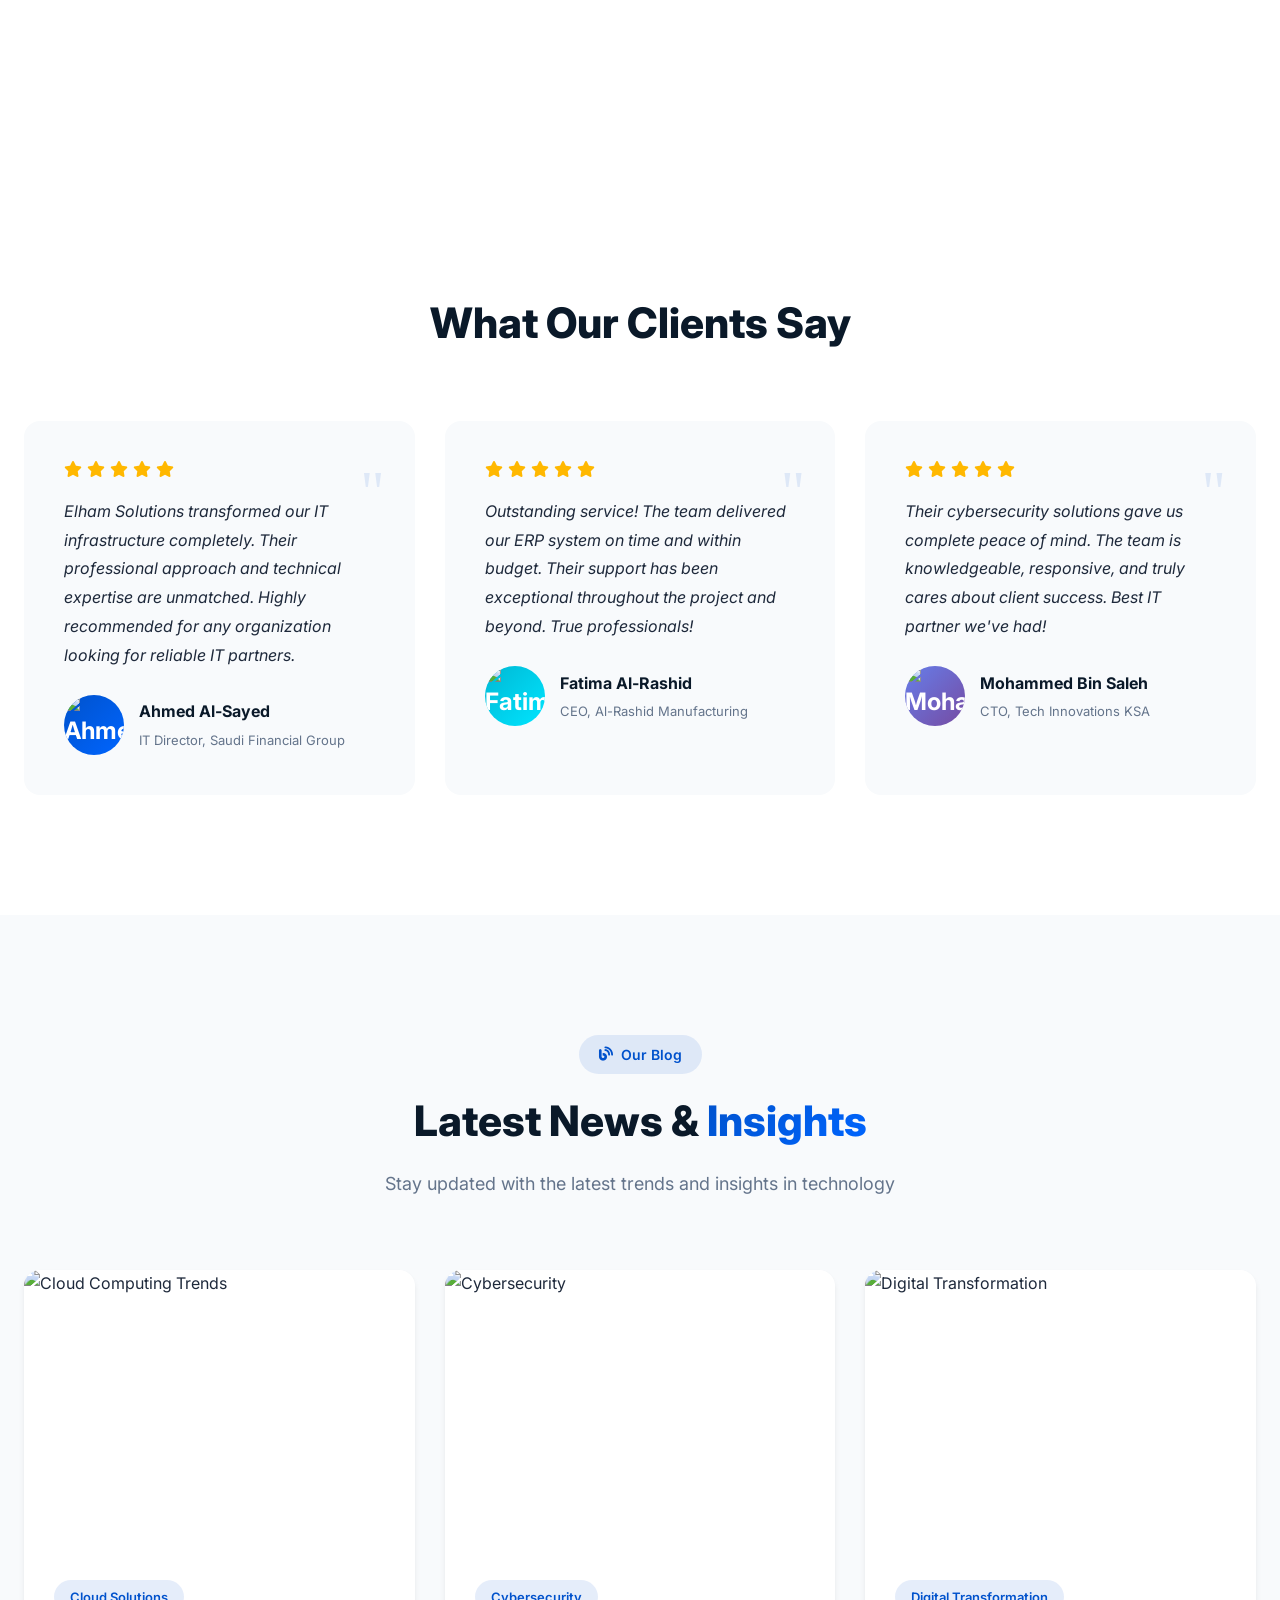
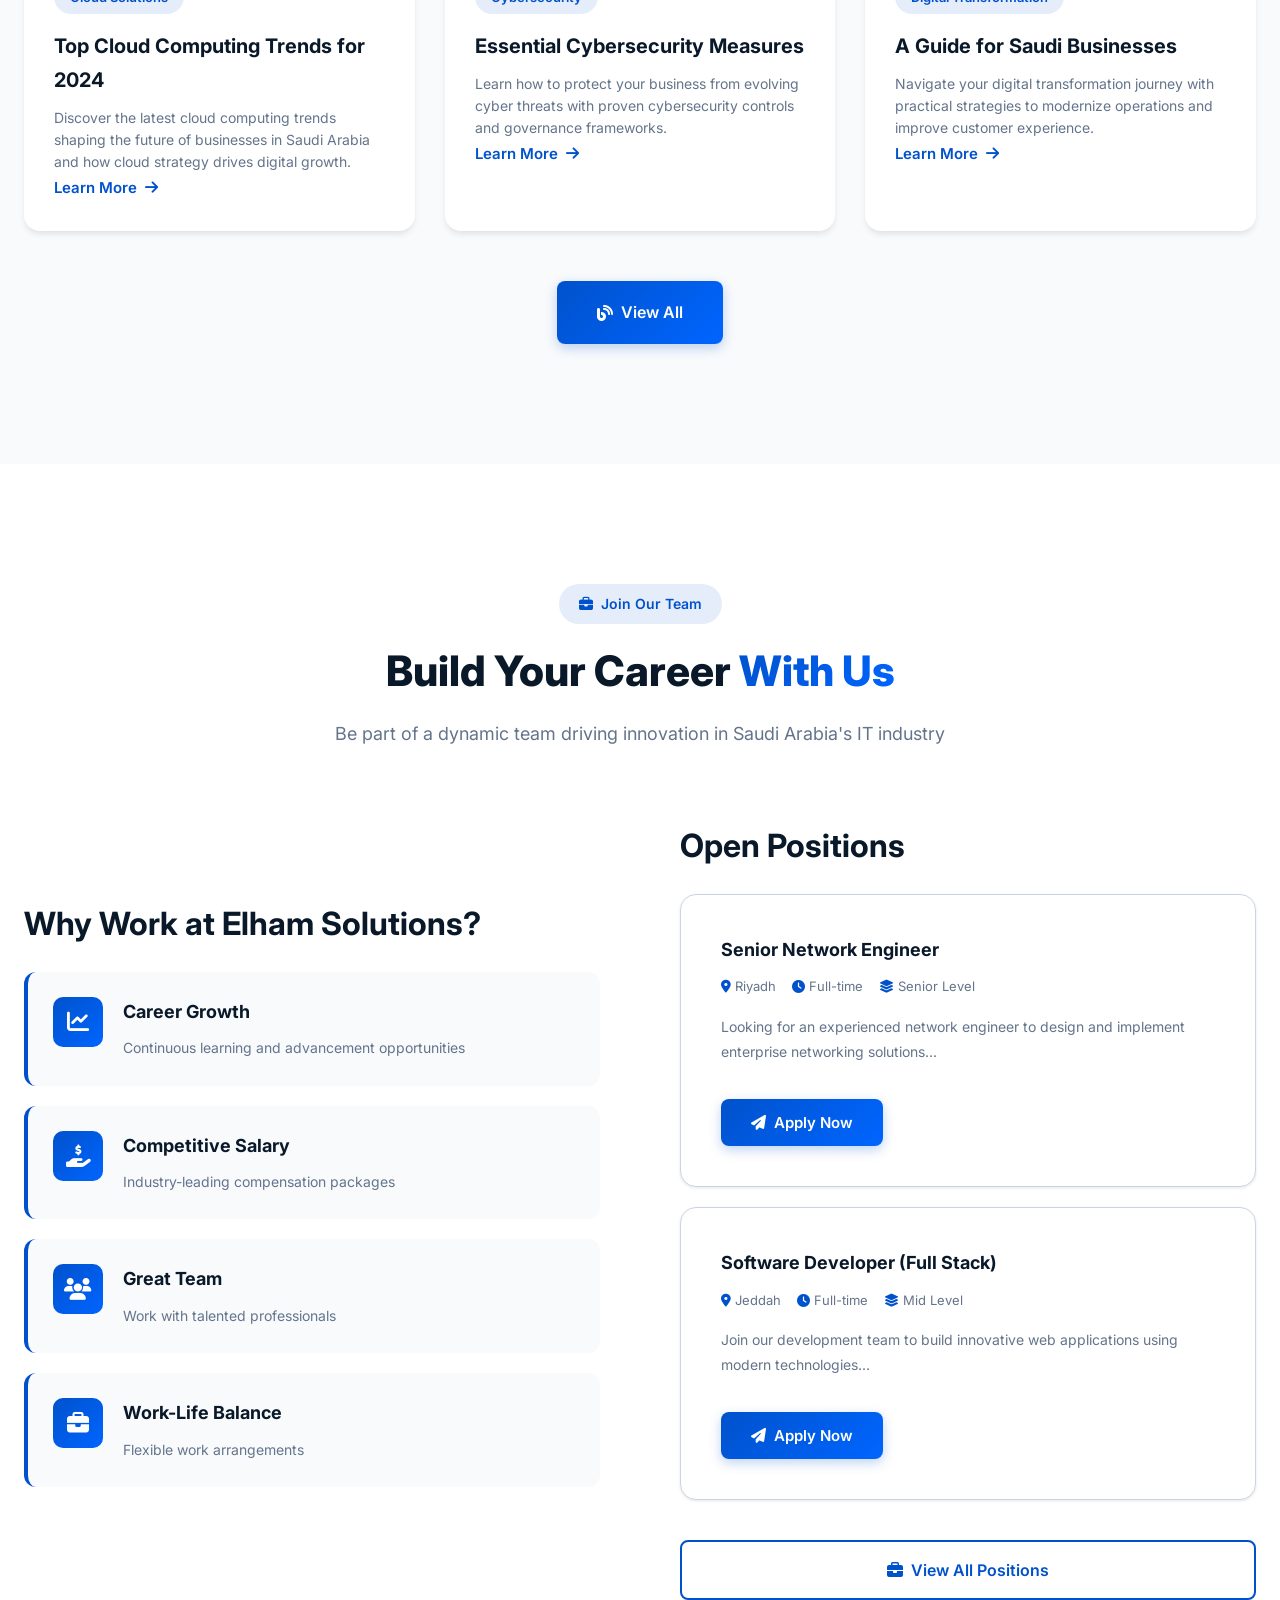
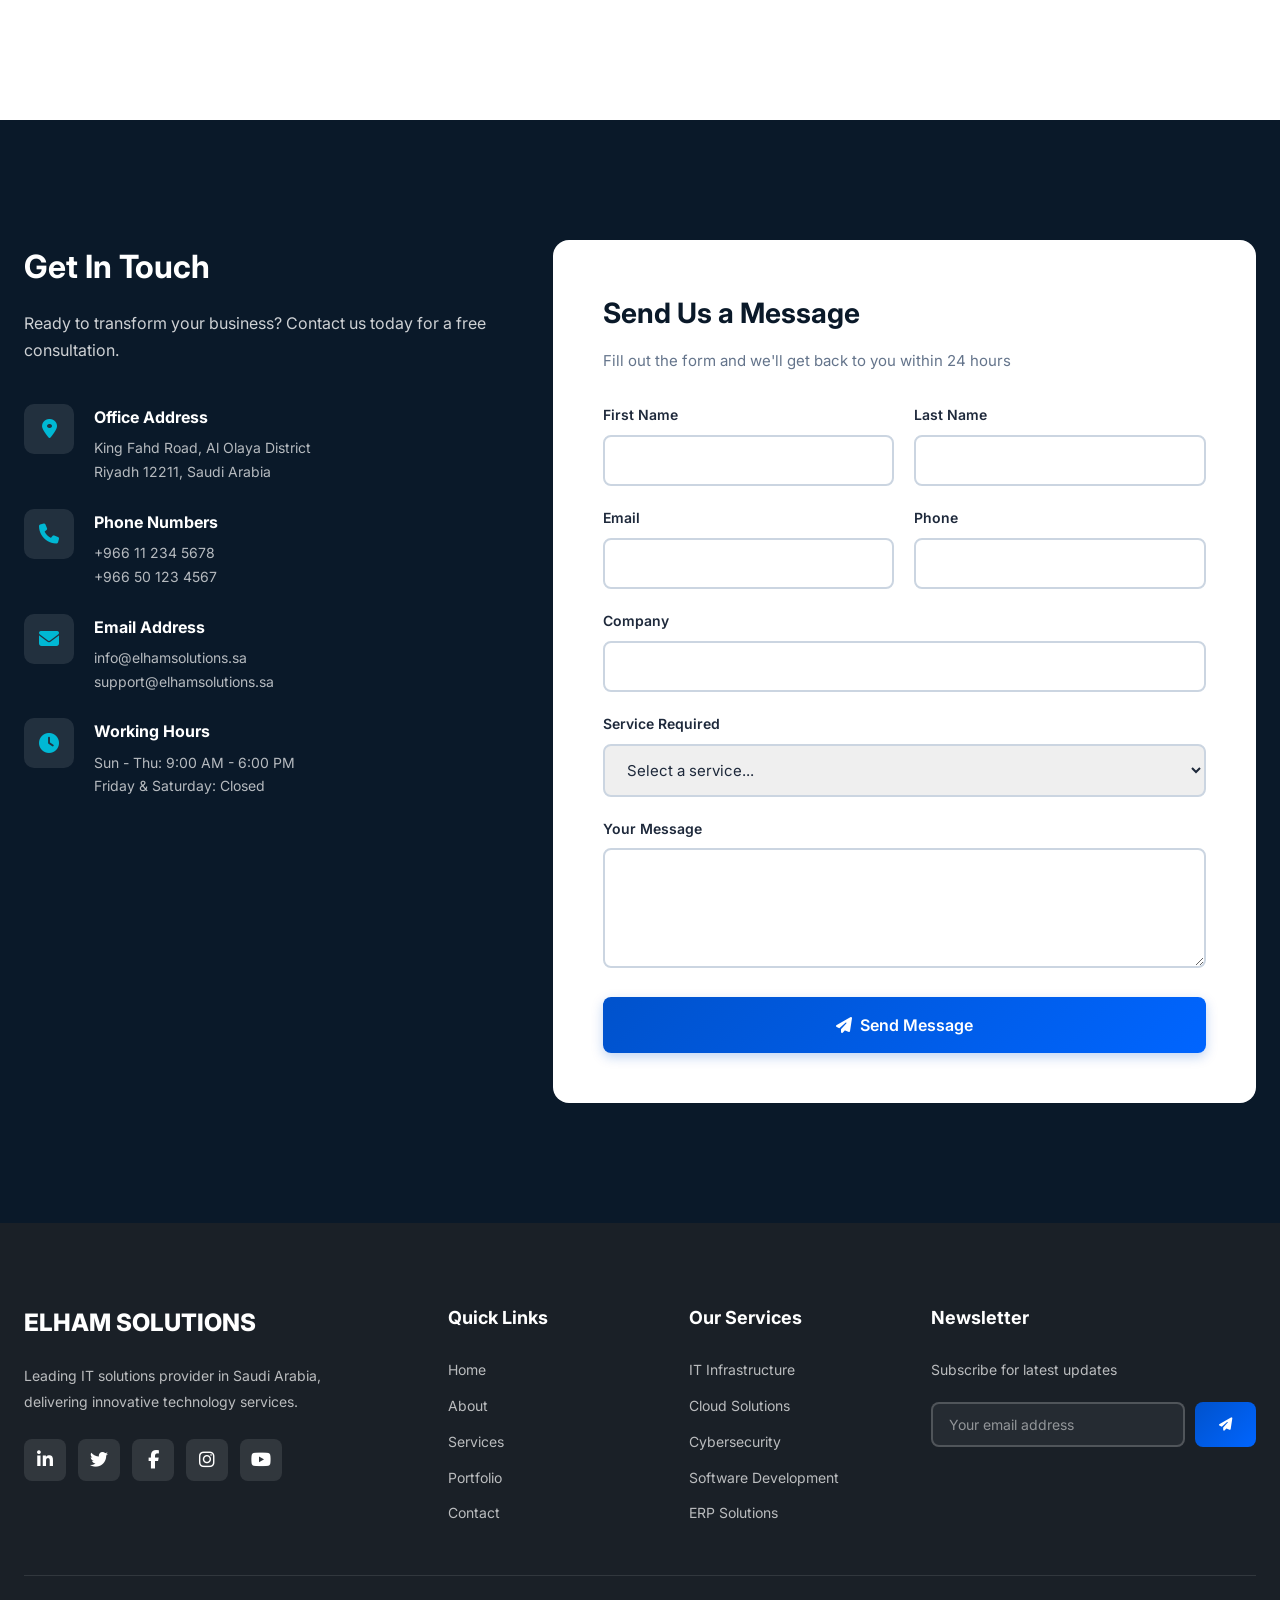
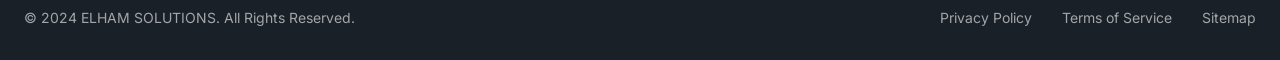
==== commit ca4aadad: "mobile user friednly" ====
--- a/index.html
+++ b/index.html
@@ -71,12 +71,67 @@
                     <!-- Navigation -->
                     <nav class="nav-menu" id="navMenu">
                         <a href="#home" class="nav-link active" data-translate="navHome">Home</a>
-                        <a href="#services" class="nav-link" data-translate="navServices">Services</a>
-                        <a href="#about" class="nav-link" data-translate="navAbout">About</a>
+                        
+                        <!-- Services Dropdown -->
+                        <div class="nav-dropdown">
+                            <a href="#services" class="nav-link" data-translate="navServices">Services</a>
+                            <div class="dropdown-menu">
+                                <div class="dropdown-column">
+                                    <h4 data-translate="infra">Infrastructure Solutions</h4>
+                                    <a href="#services" class="dropdown-link">Servers & Storage</a>
+                                    <a href="#services" class="dropdown-link">Data Centers</a>
+                                    <a href="#services" class="dropdown-link">Virtualization</a>
+                                    <a href="#services" class="dropdown-link">Disaster Recovery</a>
+                                </div>
+                                <div class="dropdown-column">
+                                    <h4 data-translate="cloud">Cloud Services</h4>
+                                    <a href="#services" class="dropdown-link">Cloud Migration</a>
+                                    <a href="#services" class="dropdown-link">AWS/Azure Services</a>
+                                    <a href="#services" class="dropdown-link">Hybrid Cloud</a>
+                                    <a href="#services" class="dropdown-link">Cloud Backup</a>
+                                </div>
+                                <div class="dropdown-column">
+                                    <h4 data-translate="security">Cybersecurity</h4>
+                                    <a href="#services" class="dropdown-link">Network Security</a>
+                                    <a href="#services" class="dropdown-link">Data Protection</a>
+                                    <a href="#services" class="dropdown-link">Security Audits</a>
+                                    <a href="#services" class="dropdown-link">Compliance Services</a>
+                                </div>
+                                <div class="dropdown-column">
+                                    <h4 data-translate="support">IT Support</h4>
+                                    <a href="#services" class="dropdown-link">24/7 Help Desk</a>
+                                    <a href="#services" class="dropdown-link">Remote Support</a>
+                                    <a href="#services" class="dropdown-link">Managed Services</a>
+                                    <a href="#services" class="dropdown-link">Maintenance Contracts</a>
+                                </div>
+                            </div>
+                        </div>
+                        
+                        <!-- About Dropdown -->
+                        <div class="nav-dropdown">
+                            <a href="#about" class="nav-link" data-translate="navAbout">About</a>
+                            <div class="dropdown-menu dropdown-menu-small">
+                                <a href="#about" class="dropdown-link">About Us</a>
+                                <a href="#about" class="dropdown-link">Our Team</a>
+                                <a href="#about" class="dropdown-link">Why Choose Us</a>
+                                <a href="#careers" class="dropdown-link">Careers</a>
+                            </div>
+                        </div>
+                        
                         <a href="#portfolio" class="nav-link" data-translate="navPortfolio">Portfolio</a>
                         <a href="#clients" class="nav-link" data-translate="navClients">Clients</a>
-                        <a href="#blog" class="nav-link" data-translate="navBlog">Blog</a>
-                        <a href="#careers" class="nav-link" data-translate="navCareers">Careers</a>
+                        
+                        <!-- Blog Dropdown -->
+                        <div class="nav-dropdown">
+                            <a href="#blog" class="nav-link" data-translate="navBlog">Blog</a>
+                            <div class="dropdown-menu dropdown-menu-small">
+                                <a href="#blog" class="dropdown-link">Cloud Computing</a>
+                                <a href="#blog" class="dropdown-link">Cybersecurity</a>
+                                <a href="#blog" class="dropdown-link">Digital Transformation</a>
+                                <a href="#blog" class="dropdown-link">Industry News</a>
+                            </div>
+                        </div>
+                        
                         <a href="#contact" class="nav-link" data-translate="navContact">Contact</a>
                     </nav>
 
--- a/css/main.css
+++ b/css/main.css
@@ -81,6 +81,13 @@
     max-width: 100%;
     height: auto;
     display: block;
+    -webkit-user-drag: none;
+    user-select: none;
+    image-rendering: -webkit-optimize-contrast;
+}
+
+picture {
+    display: contents;
 }
 
 a {
@@ -109,6 +116,7 @@
     max-width: var(--max-width);
     margin: 0 auto;
     padding: var(--container-padding);
+    width: 100%;
 }
 
 .section-padding {
@@ -227,8 +235,8 @@
 .logo {
     display: flex;
     align-items: center;
-    gap: 14px;
-    font-size: 24px;
+    gap: 10px;
+    font-size: 18px;
     font-weight: 800;
     color: var(--primary-color);
 }
@@ -247,21 +255,22 @@
 
 .logo img,
 .main-logo {
-    max-height: 50px;
+    max-height: 40px;
     width: auto;
     display: block;
 }
 
 .logo-text {
-    color: #fff;
-    font-size: 20px;
+    color: rgba(255, 255, 255, 0.17);
+    font-size: 13px;
     font-weight: 800;
-    line-height: 1;
+    line-height: 1.1;
+    letter-spacing: 0.5px;
 }
 
 .logo-text span {
     display: block;
-    color: #fff;
+    color: rgba(255, 255, 255, 0.9);
 }
 
 .header.scrolled .logo-text {
@@ -306,6 +315,104 @@
     width: 100%;
 }
 
+/* ========== DROPDOWN MENU ========== */
+.nav-dropdown {
+    position: relative;
+    group: nav-dropdown / auto;
+}
+
+.nav-dropdown > .nav-link {
+    display: flex;
+    align-items: center;
+    gap: 5px;
+}
+
+.nav-dropdown > .nav-link::before {
+    content: '';
+    width: 0;
+    height: 0;
+    border-left: 4px solid transparent;
+    border-right: 4px solid transparent;
+    border-top: 5px solid currentColor;
+    transition: transform 0.3s ease;
+}
+
+.nav-dropdown:hover > .nav-link::before {
+    transform: rotate(180deg);
+}
+
+.dropdown-menu {
+    position: absolute;
+    top: calc(100% + 15px);
+    left: 0;
+    background: var(--white);
+    border-radius: 12px;
+    box-shadow: 0 10px 40px rgba(0, 0, 0, 0.15);
+    opacity: 0;
+    visibility: hidden;
+    transform: translateY(-10px);
+    transition: all 0.3s cubic-bezier(0.4, 0, 0.2, 1);
+    z-index: 1001;
+    min-width: 280px;
+    padding: 20px 0;
+    backdrop-filter: blur(8px);
+    border: 1px solid rgba(255, 255, 255, 0.2);
+}
+
+.dropdown-menu.dropdown-menu-small {
+    min-width: 200px;
+    padding: 10px 0;
+}
+
+.nav-dropdown:hover .dropdown-menu {
+    opacity: 1;
+    visibility: visible;
+    transform: translateY(0);
+}
+
+.dropdown-menu.dropdown-menu-small .dropdown-link {
+    padding: 10px 20px;
+    font-size: 14px;
+}
+
+.dropdown-menu > .dropdown-column {
+    padding: 0 20px;
+    margin-bottom: 20px;
+}
+
+.dropdown-menu > .dropdown-column:last-child {
+    margin-bottom: 0;
+}
+
+.dropdown-menu > .dropdown-column h4 {
+    font-size: 12px;
+    font-weight: 700;
+    text-transform: uppercase;
+    color: var(--primary-color);
+    margin-bottom: 12px;
+    letter-spacing: 0.5px;
+}
+
+.dropdown-link {
+    display: block;
+    padding: 10px 0;
+    font-size: 14px;
+    color: var(--text-primary);
+    transition: var(--transition);
+    border-left: 3px solid transparent;
+    padding-left: 10px;
+}
+
+.dropdown-link:hover {
+    color: var(--primary-color);
+    border-left-color: var(--primary-color);
+    transform: translateX(5px);
+}
+
+.header.scrolled .dropdown-menu {
+    box-shadow: 0 10px 40px rgba(0, 0, 0, 0.12);
+}
+
 .nav-actions {
     display: flex;
     align-items: center;
@@ -349,6 +456,7 @@
 .btn {
     display: inline-flex;
     align-items: center;
+    justify-content: center;
     gap: 8px;
     padding: 14px 30px;
     font-size: 15px;
@@ -357,6 +465,9 @@
     transition: var(--transition);
     cursor: pointer;
     border: none;
+    min-height: 44px;
+    min-width: 44px;
+    white-space: nowrap;
 }
 
 .btn-primary {
@@ -368,6 +479,10 @@
 .btn-primary:hover {
     transform: translateY(-2px);
     box-shadow: 0 6px 20px rgba(0, 82, 204, 0.35);
+}
+
+.btn-primary:active {
+    transform: translateY(0);
 }
 
 .btn-outline {
@@ -381,9 +496,14 @@
     color: var(--white);
 }
 
+.btn-outline:active {
+    opacity: 0.9;
+}
+
 .btn-large {
     padding: 18px 40px;
     font-size: 16px;
+    min-height: 48px;
 }
 
 .btn-white {
@@ -393,6 +513,10 @@
 
 .btn-white:hover {
     background: var(--light-2);
+}
+
+.btn-white:active {
+    background: var(--light-3);
 }
 
 /* ========== HERO SECTION ========== */
--- a/css/responsive.css
+++ b/css/responsive.css
@@ -1,6 +1,69 @@
 /* ============================================
    RESPONSIVE STYLES
    ============================================ */
+
+/* ========== MOBILE TOUCH OPTIMIZATION ========== */
+/* Enable hardware acceleration on mobile */
+@media (hover: none) and (pointer: coarse) {
+    /* Touch devices */
+    button,
+    a,
+    .nav-link,
+    .dropdown-link,
+    .btn {
+        -webkit-user-select: none;
+        user-select: none;
+        -webkit-tap-highlight-color: rgba(0, 0, 0, 0.1);
+    }
+
+    /* Ensure touch targets are at least 44x44px */
+    .btn,
+    button,
+    .nav-link,
+    .dropdown-link {
+        min-height: 44px;
+        min-width: 44px;
+        display: flex;
+        align-items: center;
+        justify-content: center;
+    }
+
+    /* Optimize clicks on smaller screens */
+    .service-link,
+    .portfolio-link,
+    .read-more-link {
+        padding: 12px 20px;
+    }
+
+    /* Remove hover effects on touch */
+    button:hover {
+        background: inherit;
+    }
+}
+
+/* Optimize for portrait orientation */
+@media (orientation: portrait) {
+    body {
+        overflow-x: hidden;
+    }
+}
+
+/* Optimize for landscape orientation */
+@media (orientation: landscape) and (max-height: 600px) {
+    .hero-section {
+        min-height: auto;
+        padding: 40px 0;
+    }
+
+    .hero-title {
+        font-size: 28px;
+    }
+
+    .hero-stats {
+        grid-template-columns: repeat(4, 1fr);
+        gap: 20px;
+    }
+}
 
 /* Tablet Landscape (1024px) */
 @media (max-width: 1024px) {
@@ -72,6 +135,49 @@
         font-size: 16px;
     }
 
+    .nav-dropdown {
+        width: 100%;
+    }
+
+    .nav-dropdown > .nav-link::before {
+        display: none;
+    }
+
+    .dropdown-menu {
+        position: static;
+        opacity: 1;
+        visibility: visible;
+        transform: none;
+        box-shadow: none;
+        background: var(--light-2);
+        border-radius: 8px;
+        max-height: 0;
+        overflow: hidden;
+        transition: max-height 0.3s ease;
+        margin-top: 10px;
+        padding: 0;
+        border: none;
+    }
+
+    .nav-dropdown.active .dropdown-menu {
+        max-height: 500px;
+        padding: 15px 0;
+    }
+
+    .dropdown-column {
+        padding: 0 20px;
+        margin-bottom: 15px;
+    }
+
+    .dropdown-menu.dropdown-menu-small {
+        min-width: auto;
+    }
+
+    .dropdown-link {
+        padding: 8px 0;
+        font-size: 14px;
+    }
+
     .nav-actions {
         flex-direction: column;
         width: 100%;
@@ -153,62 +259,395 @@
 
 /* Mobile (480px) */
 @media (max-width: 480px) {
+    :root {
+        --section-padding: 50px 0;
+        --container-padding: 0 16px;
+    }
+
+    html {
+        font-size: 15px;
+    }
+
+    .container {
+        padding: var(--container-padding);
+    }
+
+    /* Header Mobile */
+    .header-main {
+        padding: 12px 0;
+    }
+
+    .logo {
+        gap: 8px;
+        font-size: 16px;
+    }
+
+    .logo img,
+    .main-logo {
+        max-height: 35px;
+    }
+
+    .logo-text {
+        font-size: 11px;
+    }
+
+    .nav-menu {
+        top: 60px;
+        height: calc(100vh - 60px);
+        padding: 20px;
+        gap: 10px;
+    }
+
+    .nav-link {
+        padding: 10px 0;
+        font-size: 15px;
+    }
+
+    .nav-actions {
+        gap: 10px;
+    }
+
+    .lang-switcher {
+        padding: 6px 12px;
+        font-size: 13px;
+    }
+
+    .mobile-menu-toggle {
+        gap: 4px;
+        padding: 6px;
+    }
+
+    .mobile-menu-toggle span {
+        width: 22px;
+        height: 2.5px;
+    }
+
+    /* Hero Section */
     .hero-title {
+        font-size: 28px;
+        line-height: 1.3;
+    }
+
+    .hero-description {
+        font-size: 15px;
+        line-height: 1.5;
+    }
+
+    .hero-buttons {
+        flex-direction: column;
+        gap: 12px;
+    }
+
+    .btn {
+        padding: 12px 24px;
+        font-size: 14px;
+        width: 100%;
+    }
+
+    .btn-large {
+        padding: 14px 28px;
+        font-size: 14px;
+        width: 100%;
+    }
+
+    /* Section Titles */
+    .section-title {
+        font-size: 26px;
+        line-height: 1.3;
+    }
+
+    .section-description {
+        font-size: 14px;
+        line-height: 1.6;
+    }
+
+    .section-badge {
+        font-size: 12px;
+        padding: 6px 12px;
+    }
+
+    /* Stats */
+    .stat-number {
         font-size: 32px;
     }
 
-    .section-title {
-        font-size: 28px;
-    }
-
-    .stat-number {
-        font-size: 36px;
-    }
-
+    .stat-label {
+        font-size: 13px;
+    }
+
+    /* Cards */
     .service-card,
     .portfolio-card,
+    .testimonial-card,
+    .blog-card {
+        padding: 20px;
+    }
+
+    .service-icon {
+        width: 50px;
+        height: 50px;
+        font-size: 24px;
+    }
+
+    .service-title,
+    .portfolio-title {
+        font-size: 16px;
+    }
+
+    .service-description,
+    .portfolio-description {
+        font-size: 14px;
+    }
+
+    .service-features li {
+        font-size: 13px;
+        padding-left: 20px;
+    }
+
+    /* Forms */
+    .contact-form {
+        padding: 25px 20px;
+    }
+
+    .form-group {
+        margin-bottom: 15px;
+    }
+
+    .form-group label {
+        font-size: 14px;
+    }
+
+    .form-group input,
+    .form-group textarea,
+    .form-group select {
+        font-size: 15px;
+        padding: 12px;
+    }
+
+    /* Footer */
+    .footer-grid {
+        gap: 30px;
+    }
+
+    .footer-title {
+        font-size: 16px;
+    }
+
+    .footer-link {
+        font-size: 14px;
+    }
+
+    .footer-text {
+        font-size: 13px;
+    }
+
+    /* Dropdowns */
+    .dropdown-menu {
+        min-width: auto !important;
+        margin-top: 8px;
+    }
+
+    .dropdown-column {
+        padding: 0 15px;
+        margin-bottom: 12px;
+    }
+
+    .dropdown-column h4 {
+        font-size: 11px;
+        margin-bottom: 10px;
+    }
+
+    .dropdown-link {
+        padding: 7px 0;
+        font-size: 13px;
+    }
+
+    /* Floating Buttons */
+    .whatsapp-float {
+        width: 50px;
+        height: 50px;
+        font-size: 22px;
+        bottom: 15px;
+        right: 15px;
+    }
+
+    .scroll-top {
+        width: 45px;
+        height: 45px;
+        font-size: 18px;
+        bottom: 75px;
+        right: 15px;
+    }
+
+    /* Images */
+    img {
+        max-width: 100%;
+        height: auto;
+    }
+
+    /* Testimonials */
     .testimonial-card {
-        padding: 25px;
-    }
-
+        padding: 20px;
+    }
+
+    .testimonial-text {
+        font-size: 14px;
+        margin-bottom: 15px;
+    }
+
+    .testimonial-author-name {
+        font-size: 14px;
+    }
+
+    .testimonial-author-role {
+        font-size: 12px;
+    }
+
+    /* Blog */
+    .blog-card {
+        padding: 15px;
+    }
+
+    .blog-title {
+        font-size: 16px;
+    }
+
+    .blog-excerpt {
+        font-size: 13px;
+    }
+
+    .blog-date {
+        font-size: 12px;
+    }
+
+    /* Tables and Lists */
+    table {
+        font-size: 13px;
+    }
+
+    table th,
+    table td {
+        padding: 10px 8px;
+    }
+
+    /* Preloader */
+    .preloader-text {
+        font-size: 14px;
+    }
+
+    .preloader-spinner {
+        width: 40px;
+        height: 40px;
+        border-width: 3px;
+    }
+}
+
+/* Extra Small Phones (max-width: 380px) */
+@media (max-width: 380px) {
+    :root {
+        --section-padding: 40px 0;
+        --container-padding: 0 12px;
+    }
+
+    html {
+        font-size: 14px;
+    }
+
+    .logo {
+        font-size: 14px;
+    }
+
+    .logo img,
+    .main-logo {
+        max-height: 32px;
+    }
+
+    .hero-title {
+        font-size: 24px;
+    }
+
+    .section-title {
+        font-size: 22px;
+    }
+
+    .service-card,
+    .portfolio-card,
+    .testimonial-card,
+    .blog-card {
+        padding: 18px;
+    }
+
+    .btn,
     .btn-large {
-        padding: 16px 32px;
-        font-size: 15px;
+        padding: 11px 20px;
+        font-size: 13px;
+        min-height: 40px;
+    }
+
+    .contact-form {
+        padding: 20px 15px;
+    }
+
+    .whatsapp-float {
+        width: 45px;
+        height: 45px;
+        font-size: 20px;
+    }
+
+    .scroll-top {
+        width: 40px;
+        height: 40px;
+        font-size: 16px;
+        bottom: 65px;
     }
 }
 
-/* RTL Specific Adjustments */
-[dir="rtl"] .nav-link::after {
-    right: 0;
-    left: auto;
-}
-
-[dir="rtl"] .service-features li {
-    padding-right: 25px;
-    padding-left: 0;
-}
-
-[dir="rtl"] .service-features li::before {
-    right: 0;
-    left: auto;
-}
-
-[dir="rtl"] .about-feature-item {
-    border-right: 4px solid var(--primary-color);
-    border-left: none;
-}
-
-[dir="rtl"] .footer-link:hover {
-    padding-right: 5px;
-    padding-left: 0;
-}
-
-[dir="rtl"] .floating-card-1 {
-    right: auto;
-    left: -15%;
-}
-
-[dir="rtl"] .floating-card-2 {
-    left: auto;
-    right: -10%;
+/* Mobile Form Optimization */
+@media (max-width: 768px) {
+    /* Prevent iOS zoom on input focus */
+    input,
+    select,
+    textarea,
+    button {
+        font-size: 16px;
+    }
+
+    /* Better touch targets for form elements */
+    .form-group input,
+    .form-group textarea,
+    .form-group select {
+        min-height: 44px;
+        padding: 12px 14px;
+        font-size: 16px;
+        border-radius: 6px;
+    }
+
+    .form-group label {
+        margin-bottom: 8px;
+    }
+
+    /* Better spacing for checkboxes and radios */
+    input[type="checkbox"],
+    input[type="radio"] {
+        width: 18px;
+        height: 18px;
+        cursor: pointer;
+    }
+
+    /* Improve select dropdowns on mobile */
+    select {
+        background-image: url("data:image/svg+xml;charset=UTF-8,%3csvg xmlns='http://www.w3.org/2000/svg' viewBox='0 0 24 24' fill='none' stroke='%230052CC' stroke-width='2' stroke-linecap='round' stroke-linejoin='round'%3e%3cpolyline points='6 9 12 15 18 9'%3e%3c/polyline%3e%3c/svg%3e");
+        background-repeat: no-repeat;
+        background-position: right 10px center;
+        background-size: 20px;
+        padding-right: 35px;
+        appearance: none;
+    }
+
+    /* Disable text selection on buttons for better UX */
+    button,
+    .btn,
+    .nav-link {
+        user-select: none;
+        -webkit-user-select: none;
 }
